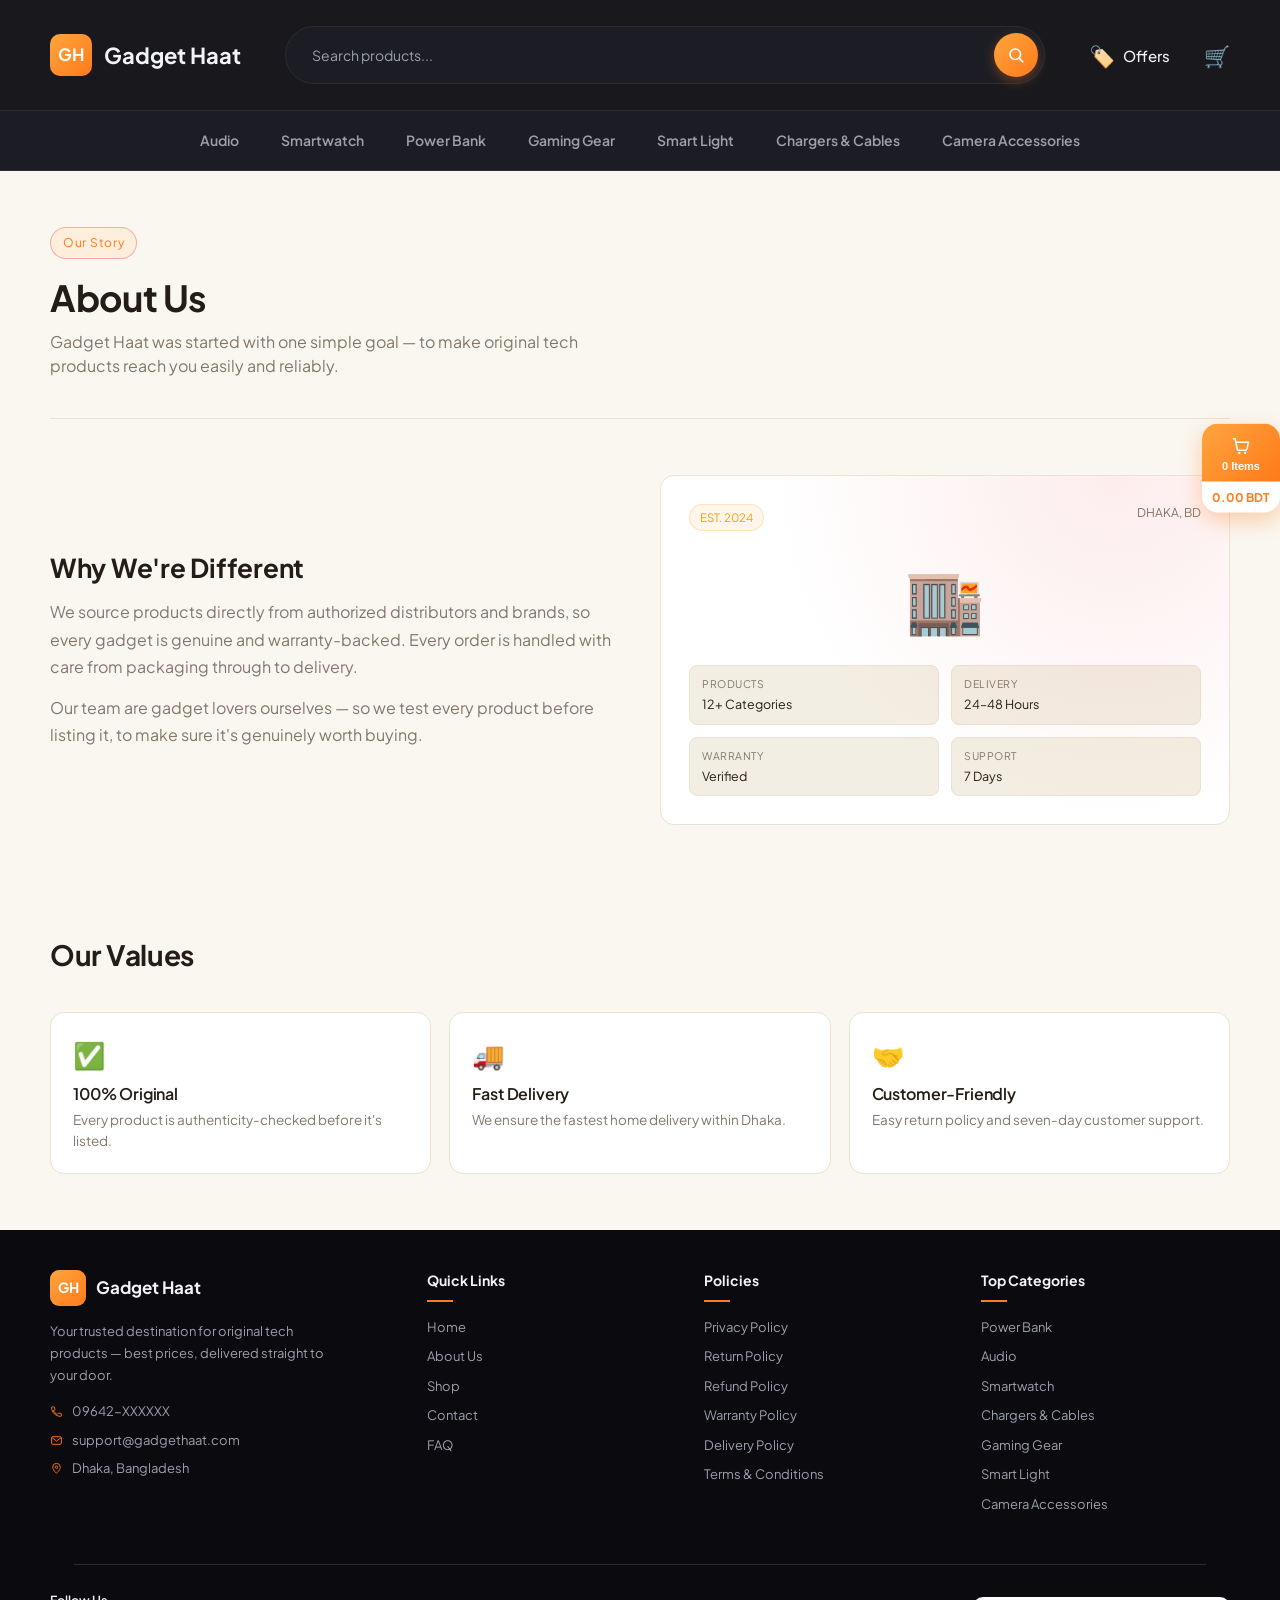
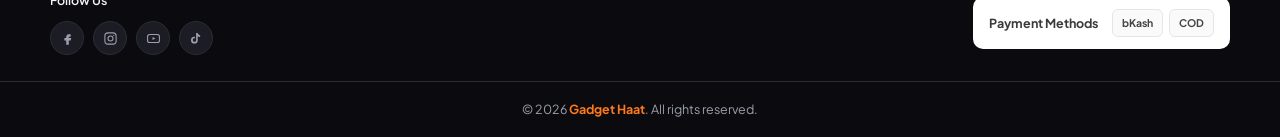
==== about.html @ 50e9e41d "Add files via upload" ====
<!DOCTYPE html>
<html lang="en">
<head>
<meta charset="UTF-8">
<meta name="viewport" content="width=device-width, initial-scale=1.0">
<meta name="color-scheme" content="light">
<style>html,body{background:#F4F5F7;}</style>
<title>About Us — Gadget Haat</title>
<link rel="preconnect" href="https://fonts.googleapis.com">
<link href="https://fonts.googleapis.com/css2?family=Plus+Jakarta+Sans:wght@400;500;600;700&family=Noto+Sans+Bengali:wght@400;500;600;700&display=swap" rel="stylesheet">
<link rel="stylesheet" href="style.css">
</head>
<body>

<header>
  <div class="wrap top-header">
    <a href="index.html" class="logo"><div class="logo-mark">GH</div>Gadget Haat</a>
    <form class="search-form" onsubmit="return doSearch(event)">
      <label for="searchInput"></label><input type="text" id="searchInput" placeholder="Search products...">
      <button type="submit"><svg width="18" height="18" viewBox="0 0 24 24" fill="none" xmlns="http://www.w3.org/2000/svg"><circle cx="11" cy="11" r="7" stroke="currentColor" stroke-width="2.2"/><line x1="21" y1="21" x2="16.2" y2="16.2" stroke="currentColor" stroke-width="2.2" stroke-linecap="round"/></svg></button>
    </form>
    <div class="header-icons">
      <a href="shop.html?offer=1" class="icon-link"><span class="ic">🏷️</span> Offers</a>
      <a href="checkout.html" class="icon-link cart-icon-wrap">
        <span class="ic">🛒</span>
        <span class="cart-badge mono hide" id="cartCount">0</span>
      </a>
    </div>
  </div>
  <div class="sub-header">
    <div class="wrap sub-nav-wrap">
      <div class="sub-nav" id="subNav">
        <a href="shop.html?cat=audio">Audio</a>
        <a href="shop.html?cat=watch">Smartwatch</a>
        <a href="shop.html?cat=power">Power Bank</a>
        <a href="shop.html?cat=gaming">Gaming Gear</a>
        <a href="shop.html?cat=light">Smart Light</a>
        <a href="shop.html?cat=charge">Chargers & Cables</a>
        <a href="shop.html?cat=camera">Camera Accessories</a>
      </div>
    </div>
  </div>
</header>

<section class="page-hero wrap">
  <div class="eyebrow">Our Story</div>
  <h1>About Us</h1>
  <p>Gadget Haat was started with one simple goal — to make original tech products reach you easily and reliably.</p>
</section>

<section class="section wrap about-grid">
  <div>
    <h2 style="font-size:26px; margin-bottom:14px;">Why We're Different</h2>
    <p style="color:var(--text-dim); margin-bottom:14px; line-height:1.7;">
      We source products directly from authorized distributors and brands, so every gadget is genuine and warranty-backed. Every order is handled with care from packaging through to delivery.
    </p>
    <p style="color:var(--text-dim); line-height:1.7;">
      Our team are gadget lovers ourselves — so we test every product before listing it, to make sure it's genuinely worth buying.
    </p>
  </div>
  <div class="spec-card">
    <div class="spec-top">
      <span class="spec-badge">EST. 2024</span>
      <span class="mono" style="color:var(--text-dim); font-size:12px;">DHAKA, BD</span>
    </div>
    <div class="spec-emoji">🏬</div>
    <div class="spec-list">
      <div><span class="k">Products</span>12+ Categories</div>
      <div><span class="k">Delivery</span>24–48 Hours</div>
      <div><span class="k">Warranty</span>Verified</div>
      <div><span class="k">Support</span>7 Days</div>
    </div>
  </div>
</section>

<section class="section wrap">
  <div class="sec-head"><div><h2>Our Values</h2></div></div>
  <div class="values-grid">
    <div class="value-card">
      <div class="ic">✅</div>
      <h3>100% Original</h3>
      <p>Every product is authenticity-checked before it's listed.</p>
    </div>
    <div class="value-card">
      <div class="ic">🚚</div>
      <h3>Fast Delivery</h3>
      <p>We ensure the fastest home delivery within Dhaka.</p>
    </div>
    <div class="value-card">
      <div class="ic">🤝</div>
      <h3>Customer-Friendly</h3>
      <p>Easy return policy and seven-day customer support.</p>
    </div>
  </div>
</section>

<footer>
  <div class="wrap footer-main">
    <div class="footer-brand">
      <div class="flogo-row"><div class="flogo-mark">GH</div><span class="flogo-text">Gadget Haat</span></div>
      <p>Your trusted destination for original tech products — best prices, delivered straight to your door.</p>
      <div class="footer-contact-line"><span class="ic"><svg width="13" height="13" viewBox="0 0 24 24" fill="none"><path d="M6.6 10.8c1.4 2.8 3.8 5.2 6.6 6.6l2.2-2.2c.3-.3.7-.4 1-.2 1.1.4 2.3.6 3.6.6.6 0 1 .4 1 1V20c0 .6-.4 1-1 1C10.4 21 3 13.6 3 4.6c0-.6.4-1 1-1h3.4c.6 0 1 .4 1 1 0 1.3.2 2.5.6 3.6.1.3 0 .7-.2 1L6.6 10.8Z" stroke="currentColor" stroke-width="1.7" stroke-linecap="round" stroke-linejoin="round"/></svg></span> 09642-XXXXXX</div>
      <div class="footer-contact-line"><span class="ic"><svg width="13" height="13" viewBox="0 0 24 24" fill="none"><rect x="3" y="5" width="18" height="14" rx="2" stroke="currentColor" stroke-width="1.7"/><path d="m4 7 8 6 8-6" stroke="currentColor" stroke-width="1.7" stroke-linecap="round" stroke-linejoin="round"/></svg></span> support@gadgethaat.com</div>
      <div class="footer-contact-line"><span class="ic"><svg width="13" height="13" viewBox="0 0 24 24" fill="none"><path d="M12 21s7-6.5 7-11.5a7 7 0 1 0-14 0C5 14.5 12 21 12 21Z" stroke="currentColor" stroke-width="1.7" stroke-linejoin="round"/><circle cx="12" cy="9.5" r="2.3" stroke="currentColor" stroke-width="1.7"/></svg></span> Dhaka, Bangladesh</div>
    </div>
    <div class="footer-col">
      <h5>Quick Links</h5>
      <a href="index.html">Home</a>
      <a href="about.html">About Us</a>
      <a href="shop.html">Shop</a>
      <a href="contact.html">Contact</a>
      <a href="faq.html">FAQ</a>
    </div>
    <div class="footer-col">
      <h5>Policies</h5>
      <a href="faq.html">Privacy Policy</a>
      <a href="faq.html">Return Policy</a>
      <a href="faq.html">Refund Policy</a>
      <a href="faq.html">Warranty Policy</a>
      <a href="faq.html">Delivery Policy</a>
      <a href="faq.html">Terms & Conditions</a>
    </div>
    <div class="footer-col">
      <h5>Top Categories</h5>
      <a href="shop.html?cat=power">Power Bank</a>
      <a href="shop.html?cat=audio">Audio</a>
      <a href="shop.html?cat=watch">Smartwatch</a>
      <a href="shop.html?cat=charge">Chargers & Cables</a>
      <a href="shop.html?cat=gaming">Gaming Gear</a>
      <a href="shop.html?cat=light">Smart Light</a>
      <a href="shop.html?cat=camera">Camera Accessories</a>
    </div>
  </div>

  <div class="wrap"><div class="footer-divider"></div></div>

  <div class="wrap footer-bottom-row">
    <div class="footer-social">
      <h6>Follow Us</h6>
      <div class="social-icons">
        <a href="#" aria-label="Facebook"><svg width="15" height="15" viewBox="0 0 24 24" fill="currentColor"><path d="M14 9h3V5h-3c-2.2 0-4 1.8-4 4v2H7v4h3v7h4v-7h3l1-4h-4V9c0-.6.4-1 1-1Z"/></svg></a>
        <a href="#" aria-label="Instagram"><svg width="15" height="15" viewBox="0 0 24 24" fill="none"><rect x="3" y="3" width="18" height="18" rx="5" stroke="currentColor" stroke-width="1.7"/><circle cx="12" cy="12" r="4" stroke="currentColor" stroke-width="1.7"/><circle cx="17.2" cy="6.8" r="1" fill="currentColor"/></svg></a>
        <a href="#" aria-label="YouTube"><svg width="15" height="15" viewBox="0 0 24 24" fill="none"><rect x="2.5" y="5.5" width="19" height="13" rx="3.5" stroke="currentColor" stroke-width="1.7"/><path d="M10.5 9.5v5l4.5-2.5-4.5-2.5Z" fill="currentColor"/></svg></a>
        <a href="#" aria-label="TikTok"><svg width="15" height="15" viewBox="0 0 24 24" fill="currentColor"><path d="M14 3c.3 2 1.8 3.5 3.8 3.8v2.6c-1.4 0-2.7-.4-3.8-1.2v6.4a5.4 5.4 0 1 1-5.4-5.4c.3 0 .6 0 .9.1v2.7a2.7 2.7 0 1 0 1.9 2.6V3H14Z"/></svg></a>
      </div>
    </div>
    <div class="pay-with-box">
      <span class="label">Payment Methods</span>
      <div class="pay-badges">
        <span class="pay-badge">bKash</span>
        <span class="pay-badge">COD</span>
      </div>
    </div>
  </div>

  <div class="footer-copyright"><div class="wrap">© 2026 <b>Gadget Haat</b>. All rights reserved.</div></div></footer>

<script src="app.js"></script>
</body>
</html>
---- style.css ----
:root{
  --bg:#FAF7F1;
  --bg-alt:#F3EEE3;
  --card:#FFFFFF;
  --border:#EAE2D2;
  --text:#231D15;
  --text-dim:#82786A;
  --accent:#FF7A1A;
  --accent-2:#FFA53E;
  --accent-dim:#FFEEDC;
  --accent-hover:#E86A0C;
  --on-accent:#FFFFFF;
  --warm:#F59E0B;
  --danger:#E4141D;
  --radius:14px;
  /* header / sub-header are intentionally dark and keep their own red accent,
     independent of the site's orange theme above */
  --hdr-bg:#0B0B0F;
  --hdr-bg-alt:#1C1D24;
  --hdr-border:#2B2C34;
  --hdr-text:#F2F3F5;
  --hdr-text-dim:#9CA0AC;
  --hdr-accent:#E4141D;
  --hdr-accent-hover:#C81119;
}
*{box-sizing:border-box; margin:0; padding:0;}
html{scroll-behavior:smooth; overflow-x:hidden;}
body{
  background:var(--bg);
  color:var(--text);
  font-family:'Plus Jakarta Sans','Noto Sans Bengali';
  line-height:1.5;
}
h1,h2,h3,.display{
  font-family:'Plus Jakarta Sans','Noto Sans Bengali';
  letter-spacing:-0.01em;
  line-height:1.25;
}
h1{font-size:32px; font-weight:700;}
h2{font-size:24px; font-weight:700;}
h3{font-size:17px; font-weight:600;}
/* page-specific classes below (.hero h1, .page-hero h1, .sec-head h2, etc.)
   are more specific selectors and continue to override these base sizes */
.mono{font-family:'Plus Jakarta Sans','Noto Sans Bengali';}
a{color:inherit; text-decoration:none;}
img{max-width:100%; display:block;}
.wrap{max-width:1180px; margin:0 auto; padding:0 24px;}
::selection{background:var(--accent); color:var(--on-accent);}

.circuit{
  width:100%; height:28px;
  background-image:linear-gradient(90deg, var(--border) 1px, transparent 1px);
  background-size:48px 100%;
  position:relative;
  opacity:.6;
}
.circuit::before{
  content:""; position:absolute; left:0; right:0; top:50%;
  height:1px; background:var(--border);
}

/* header — intentionally dark, independent of the light page theme */
header{
  position:sticky; top:0; z-index:50;
  background:rgba(11,11,15,.94);
  backdrop-filter:blur(10px);
  border-bottom:1px solid var(--hdr-border);
}
.nav{display:flex; align-items:center; justify-content:space-between; padding:16px 0;}
.logo{display:flex; align-items:center; gap:10px; font-size:20px; font-weight:700; color:var(--hdr-text);}
.logo-mark{
  width:34px; height:34px; border-radius:8px;
  background:linear-gradient(135deg, var(--accent-2), var(--accent));
  display:flex; align-items:center; justify-content:center;
  color:var(--on-accent); font-family:'Plus Jakarta Sans','Noto Sans Bengali'; font-weight:700; font-size:15px;
}
.nav-links{display:flex; gap:28px; font-size:15px; color:var(--hdr-text-dim);}
.nav-links a:hover, .nav-links a.active{color:var(--hdr-accent);}

/* new top header layout */
.top-header{display:flex; align-items:center; gap:44px; padding:26px 0;}
.top-header .logo{flex-shrink:0; font-size:22px; gap:12px;}
.top-header .logo-mark{width:42px; height:42px; font-size:17px; border-radius:10px;}
.search-form{
  flex:1; display:flex; align-items:center; gap:0;
  background:var(--hdr-bg-alt); border:1px solid var(--hdr-border); border-radius:999px;
  padding:6px;
}
.search-form input{
  flex:1; width:auto; background:transparent; border:none;
  padding:13px 8px 13px 20px; color:var(--hdr-text); font-size:14px; font-family:inherit; line-height:1.2;
}
.search-form input:focus{outline:none;}
.search-form input::placeholder{color:var(--hdr-text-dim);}
.search-form button{
  position:static; flex-shrink:0; width:44px; height:44px; border-radius:50%;
  background:linear-gradient(135deg, var(--accent-2), var(--accent)); color:#fff; border:none; margin:0; padding:0;
  display:flex; align-items:center; justify-content:center; font-size:16px; line-height:1; cursor:pointer;
  box-shadow:0 4px 12px rgba(255,122,26,.35);
  transition:box-shadow .15s ease, transform .15s ease;
}
.search-form button:hover{box-shadow:0 4px 16px rgba(255,122,26,.5); transform:translateY(-1px);}

.header-icons{display:flex; align-items:center; gap:34px; flex-shrink:0;}
.icon-link{
  display:flex; align-items:center; gap:8px; font-size:15px; font-weight:500;
  color:var(--hdr-text); background:none; border:none; padding:0; cursor:pointer; line-height:1;
  font-family:inherit;
}
.icon-link .ic{font-size:21px; line-height:1;}
.icon-link:hover{color:var(--hdr-accent);}
.header-icons a[href*="offer"]{
  padding:8px 14px; margin:-8px -14px; border-radius:999px;
  transition:background .2s ease, color .2s ease;
}
.header-icons a[href*="offer"]:hover{
  color:#fff;
  background:linear-gradient(135deg, var(--accent-2), var(--accent));
}
.cart-icon-wrap{position:relative;}
.cart-badge{
  position:absolute; top:-7px; right:-9px; background:var(--accent); color:#fff;
  font-size:10px; font-weight:700; min-width:16px; height:16px; border-radius:50%;
  display:flex; align-items:center; justify-content:center; padding:0 3px; line-height:1;
}
.cart-badge.hide{display:none;}

.more-wrap{position:relative; display:flex; align-items:center;}
.more-menu{
  display:none; flex-direction:column; position:absolute; right:0; top:calc(100% + 14px);
  background:var(--hdr-bg-alt); border:1px solid var(--hdr-border); border-radius:10px;
  padding:8px; min-width:190px; z-index:60;
}
.more-menu.show{display:flex;}
.more-menu a{padding:10px 12px; border-radius:8px; font-size:14px; color:var(--hdr-text);}
.more-menu a:hover, .more-menu a.active{background:rgba(255,255,255,.06); color:var(--hdr-accent);}

.sub-header{border-top:1px solid var(--hdr-border); background:var(--hdr-bg-alt);}
.sub-nav-wrap{position:relative; display:flex; align-items:center;}
.sub-nav{
  display:flex; align-items:center; justify-content:center; gap:10px; padding:10px 0; overflow-x:auto;
  scroll-behavior:smooth; flex:1;
}
.sub-nav::-webkit-scrollbar{display:none;}
.sub-nav{scrollbar-width:none;}
.sub-nav a{
  position:relative; overflow:hidden; font-size:14px; color:var(--hdr-text-dim); white-space:nowrap; font-weight:600;
  padding:9px 16px; border-radius:999px; transition:background .25s ease, color .2s ease;
}
.sub-nav a:hover{background:rgba(255,255,255,.06); color:var(--hdr-text);}
.sub-nav a.active{background:rgba(228,20,29,.2); color:var(--hdr-accent);}
/* Site-wide ripple effect — used by initGlobalRipple() in app.js on every button/link */
.gh-ripple-wrap{
  position:absolute; inset:0; overflow:hidden; border-radius:inherit; pointer-events:none;
}
.gh-ripple{
  position:absolute; border-radius:50%; background:currentColor; opacity:.32;
  transform:scale(0); pointer-events:none; animation:ghRippleAnim .55s ease-out;
}
@keyframes ghRippleAnim{
  to{transform:scale(2.6); opacity:0;}
}

@media (max-width:900px){
  .top-header{flex-wrap:wrap; padding:18px 0;}
  .search-form{display:none;}
  .header-icons{gap:18px;}
}
.cart-btn{
  display:flex; align-items:center; gap:8px;
  background:var(--card); border:1px solid var(--border);
  padding:9px 16px; border-radius:999px; font-size:14px; font-weight:500;
  cursor:pointer;
}
.cart-btn:hover{border-color:var(--accent);}
@media (max-width:900px){ .nav-links{display:none;} }

/* generic page header banner */
.page-hero{padding:56px 0 40px; border-bottom:1px solid var(--border);}
.page-hero .eyebrow{
  display:inline-flex; align-items:center; gap:8px;
  font-family:'Plus Jakarta Sans','Noto Sans Bengali'; font-size:12px; letter-spacing:.06em;
  color:var(--accent); background:var(--accent-dim);
  border:1px solid rgba(228,20,29,.3);
  padding:6px 12px; border-radius:999px; margin-bottom:16px;
}
.page-hero h1{font-size:36px; margin-bottom:10px;}
.page-hero p{color:var(--text-dim); max-width:560px;}

/* hero (home) */
.hero{padding:56px 0 48px;}
.hero-visual.full{position:relative; width:100%;}
.eyebrow{
  display:inline-flex; align-items:center; gap:8px;
  font-family:'Plus Jakarta Sans','Noto Sans Bengali'; font-size:12px; letter-spacing:.06em;
  color:var(--accent); background:var(--accent-dim);
  border:1px solid rgba(228,20,29,.3);
  padding:6px 12px; border-radius:999px; margin-bottom:20px;
}
.eyebrow .dot{width:6px; height:6px; border-radius:50%; background:var(--accent); box-shadow:0 0 8px var(--accent);}
.hero h1{font-size:40px; line-height:1.12; font-weight:700; margin-bottom:18px;}
.hero h1 span{color:var(--accent);}
.hero p{color:var(--text-dim); font-size:16px; max-width:480px; margin-bottom:30px;}
.btn-row{display:flex; gap:14px; flex-wrap:wrap;}
.btn{
  display:inline-flex; align-items:center; gap:8px;
  padding:14px 26px; border-radius:10px; font-weight:600; font-size:15px;
  cursor:pointer; border:1px solid transparent; transition:transform .15s ease;
}
.btn:active{transform:scale(.97);}
.btn-primary{background:var(--accent); color:var(--on-accent);}
.btn-primary:hover{background:var(--accent-hover);}
.btn-ghost{background:transparent; border-color:var(--border); color:var(--text);}
.btn-ghost:hover{border-color:var(--accent); color:var(--accent);}

.hero-visual{position:relative;}
.hero-slider{position:relative; min-height:300px; border-radius:var(--radius); overflow:hidden;}
.banner-slide{
  position:absolute; inset:0;
  opacity:0; transform:translateY(14px);
  transition:opacity .6s ease, transform .6s ease;
  pointer-events:none;
  display:flex; flex-direction:column; align-items:center; justify-content:center; text-align:center;
  padding:40px; border:1px solid var(--border);
}
.banner-slide.active{opacity:1; transform:translateY(0); pointer-events:auto;}
.banner-slide h2{font-size:40px; font-weight:700; margin-bottom:14px;}
.banner-slide p{color:var(--text-dim); max-width:480px; margin-bottom:26px; font-size:16px;}
.hero-arrow{
  position:absolute; top:50%; transform:translateY(-50%); z-index:20;
  width:42px; height:42px; border-radius:50%; background:var(--card); border:1px solid var(--border);
  color:var(--text); display:flex; align-items:center; justify-content:center;
  font-size:16px; cursor:pointer;
}
.hero-arrow:hover{border-color:var(--accent); color:var(--accent);}
.hero-arrow.prev{left:14px;}
.hero-arrow.next{right:14px;}
.hero-dots{display:flex; justify-content:center; gap:8px; margin-top:20px;}
.dot-btn{width:9px; height:9px; border-radius:50%; background:var(--border); border:none; padding:0; cursor:pointer; transition:.25s;}
.dot-btn.active{width:26px; border-radius:5px; background:var(--accent);}

@media (max-width:900px){
  .banner-slide{padding:28px 20px;}
  .banner-slide h2{font-size:30px;}
  .hero-slider{min-height:280px;}
  .hero-arrow{width:36px; height:36px; font-size:14px;}
}

/* USP section */
.usp-section{
  display:flex; flex-wrap:wrap; justify-content:space-between; gap:22px;
  padding:26px 0; border-top:1px solid var(--border); border-bottom:1px solid var(--border);
}
.usp-item{display:flex; align-items:center; gap:12px; flex:1 1 150px; min-width:150px;}
.usp-ic{
  font-size:24px; flex-shrink:0; width:auto; height:auto; background:none; border:none;
  display:flex; align-items:center; justify-content:center;
}
.usp-item h3{font-size:14px; font-weight:600; margin-bottom:2px;}
.usp-item p{font-size:12.5px; color:var(--text-dim);}

@media (max-width:900px){
  .usp-section{gap:18px;}
  .usp-item{flex:1 1 45%;}
}
@media (max-width:520px){
  .usp-item{flex:1 1 100%;}
}
.spec-card{
  background:var(--card); border:1px solid var(--border); border-radius:var(--radius);
  padding:28px; position:relative; overflow:hidden;
}
.spec-card::after{
  content:""; position:absolute; inset:0;
  background:radial-gradient(circle at 80% 0%, rgba(228,20,29,.08), transparent 60%);
  pointer-events:none;
}
.spec-top{display:flex; justify-content:space-between; align-items:flex-start; margin-bottom:18px;}
.spec-badge{
  font-family:'Plus Jakarta Sans','Noto Sans Bengali'; font-size:11.5px; color:var(--warm);
  background:rgba(255,180,84,.12); border:1px solid rgba(255,180,84,.3);
  padding:4px 10px; border-radius:999px;
}
.spec-emoji{font-size:64px; text-align:center; margin:12px 0 20px;}
.spec-list{display:grid; grid-template-columns:1fr 1fr; gap:12px; font-family:'Plus Jakarta Sans','Noto Sans Bengali'; font-size:12.5px;}
.spec-list div{background:var(--bg-alt); border:1px solid var(--border); border-radius:8px; padding:10px 12px;}
.spec-list .k{color:var(--text-dim); display:block; font-size:10.5px; text-transform:uppercase; letter-spacing:.05em; margin-bottom:3px;}

/* category strip */
.cats{padding:32px 0; border-top:1px solid var(--border); border-bottom:1px solid var(--border);}
.cats-row{display:flex; gap:14px; overflow-x:auto; padding-bottom:4px;}
.cat-pill{
  flex:0 0 auto; display:flex; align-items:center; gap:10px;
  background:var(--card); border:1px solid var(--border); border-radius:12px;
  padding:14px 20px; font-size:15px; font-weight:500; white-space:nowrap;
  cursor:pointer; transition:border-color .15s;
}
.cat-pill:hover, .cat-pill.active{border-color:var(--accent); color:var(--accent);}
.cat-pill .em{font-size:20px;}

/* section heading */
.section{padding:56px 0;}
.sec-head{display:flex; align-items:flex-end; justify-content:space-between; margin-bottom:30px; gap:20px; flex-wrap:wrap;}
.sec-head h2{font-size:28px; font-weight:700;}
.sec-head .tag{color:var(--text-dim); font-size:14px; margin-top:4px;}
.timer{display:flex; gap:8px; font-family:'Plus Jakarta Sans','Noto Sans Bengali';}
.timer div{
  background:var(--card); border:1px solid var(--danger);
  color:var(--danger); border-radius:8px; padding:8px 12px; font-size:15px; font-weight:700; text-align:center; min-width:52px;
}
.timer span{display:block; font-size:9px; color:var(--text-dim); font-weight:400; margin-top:2px;}

/* product grid */
.grid{display:grid; grid-template-columns:repeat(4, 1fr); gap:20px;}
.card{
  background:var(--card); border:1px solid var(--border); border-radius:var(--radius);
  overflow:hidden; display:flex; flex-direction:column; transition:transform .18s ease, border-color .18s ease, box-shadow .18s ease;
  box-shadow:0 1px 3px rgba(16,24,40,.06);
}
.card:hover{transform:translateY(-4px); border-color:var(--accent); box-shadow:0 8px 20px rgba(16,24,40,.10);}
.card-img{
  height:150px; display:flex; align-items:center; justify-content:center; font-size:56px;
  background:radial-gradient(circle at 30% 20%, rgba(228,20,29,.10), transparent 55%), var(--bg-alt);
  position:relative;
}
.discount-flag{
  position:absolute; top:10px; left:10px;
  background:var(--warm); color:#241300; font-size:11px; font-weight:700;
  padding:3px 8px; border-radius:6px; font-family:'Plus Jakarta Sans','Noto Sans Bengali';
}
.card-body{padding:16px; display:flex; flex-direction:column; gap:8px; flex:1;}
.card-body h3{font-size:15px; font-weight:600; line-height:1.3;}
.price-row{display:flex; align-items:baseline; gap:8px; flex-wrap:wrap;}
.price{font-family:'Plus Jakarta Sans','Noto Sans Bengali'; font-weight:700; font-size:16px; color:var(--accent);}
.price-old{font-family:'Plus Jakarta Sans','Noto Sans Bengali'; font-size:13px; color:var(--text-dim); text-decoration:line-through;}
.add-btn{
  margin-top:auto; width:100%; padding:10px; border-radius:8px; border:1px solid var(--accent);
  background:#fff; color:var(--accent); font-weight:600; font-size:13.5px; cursor:pointer;
  transition:.15s;
}
.add-btn:hover{background:var(--accent); color:var(--on-accent); border-color:var(--accent);}

/* offer-style product box (badge overlaps border, grid, see-all footer) */
.offer-box{
  position:relative; background:var(--card); border:1px solid var(--border);
  border-radius:var(--radius); padding:38px 24px 24px; margin-bottom:56px;
  box-shadow:0 1px 3px rgba(16,24,40,.05);
}
.offer-badge{
  position:absolute; top:-18px; left:24px;
  color:#fff; font-weight:700; font-size:13.5px;
  padding:10px 20px; border-radius:999px;
}
.offer-badge.badge-flash{background:var(--danger);}
.offer-badge.badge-best{background:var(--danger); color:var(--on-accent);}
.offer-badge.badge-new{background:var(--warm); color:#241300;}
.offer-timer{
  position:absolute; top:-18px; right:24px; display:flex; gap:6px; font-family:'Plus Jakarta Sans','Noto Sans Bengali';
}
.offer-timer div{
  background:var(--bg); border:1px solid var(--danger); color:var(--danger);
  border-radius:8px; padding:6px 10px; font-size:13px; font-weight:700; text-align:center; min-width:44px;
}
.offer-timer span{display:block; font-size:8px; color:var(--text-dim); font-weight:400;}
.offer-grid{display:grid; grid-template-columns:repeat(6, 1fr); gap:18px;}
.offer-card{
  background:var(--bg-alt); border:1px solid var(--border); border-radius:10px;
  overflow:hidden; display:flex; flex-direction:column; transition:transform .18s ease, border-color .18s ease, box-shadow .18s ease;
}
.offer-card:hover{transform:translateY(-4px); border-color:var(--accent); box-shadow:0 6px 16px rgba(16,24,40,.08);}
.offer-card .card-img{height:120px; font-size:44px;}
.offer-card .card-body{padding:12px; gap:6px;}
.offer-card .card-body h3{font-size:13px; font-weight:600; line-height:1.35; min-height:34px;}
.offer-stars{display:flex; gap:2px; font-size:12px; color:var(--border);}
.offer-card .price-row{margin-top:2px;}
.offer-card .price{font-size:15px;}
.offer-card .add-btn{padding:8px; font-size:12px; margin-top:auto;}
.offer-footer{display:flex; justify-content:flex-end; margin-top:22px; padding-top:18px; border-top:1px solid var(--border);}
.see-all-btn{
  display:inline-flex; align-items:center; gap:8px; background:var(--text); color:var(--bg);
  padding:11px 22px; border-radius:999px; font-weight:700; font-size:13.5px; transition:background .15s;
}
.see-all-btn:hover{background:var(--accent); color:var(--on-accent);}

@media (max-width:1024px){
  .offer-grid{grid-template-columns:repeat(4, 1fr);}
}
@media (max-width:700px){
  .offer-grid{grid-template-columns:repeat(2, 1fr);}
  .offer-timer{display:none;}
}

/* testimonials */
.testi-wrap{position:relative;}
.testi-track{
  display:flex; gap:20px; overflow-x:auto; scroll-snap-type:x mandatory;
  scroll-behavior:smooth; padding-bottom:4px; cursor:grab; user-select:none;
}
.testi-track.dragging{cursor:grabbing; scroll-behavior:auto; scroll-snap-type:none;}
.testi-track::-webkit-scrollbar{display:none;}
.testi-track{scrollbar-width:none;}
.testi-card{
  flex:0 0 calc((100% - 3*20px)/4); scroll-snap-align:start;
  background:var(--card); border:1px solid var(--border); border-radius:var(--radius);
  padding:20px; display:flex; flex-direction:column;
}
.testi-top{display:flex; justify-content:space-between; align-items:flex-start; margin-bottom:14px;}
.testi-stars{color:var(--warm); font-size:14px; letter-spacing:2px;}
.testi-stars .empty{color:var(--border);}
.testi-platform{
  width:30px; height:30px; border-radius:50%; background:var(--bg-alt); border:1px solid var(--border);
  display:flex; align-items:center; justify-content:center; font-size:14px; flex-shrink:0;
}
.testi-text{color:var(--text-dim); font-size:13.5px; line-height:1.7; font-style:italic; flex:1; margin-bottom:16px;}
.testi-divider{border-top:1px dashed var(--border); margin-bottom:14px;}
.testi-user{display:flex; align-items:center; gap:12px;}
.testi-avatar{
  width:38px; height:38px; border-radius:50%; background:var(--bg-alt); border:1px solid var(--border);
  display:flex; align-items:center; justify-content:center; font-weight:700; color:var(--accent); flex-shrink:0;
}
.testi-name{font-size:13.5px; font-weight:600; display:flex; align-items:center; gap:5px;}
.testi-meta{font-size:11.5px; color:var(--text-dim); margin-top:2px;}
.testi-wrap .hero-arrow{top:38%;}
.testi-wrap .hero-arrow.prev{left:-14px;}
.testi-wrap .hero-arrow.next{right:-14px;}

@media (max-width:1024px){
  .testi-card{flex:0 0 calc((100% - 20px)/2);}
}
@media (max-width:600px){
  .testi-card{flex:0 0 100%;}
  .testi-wrap .hero-arrow{display:none;}
}

/* scroll to top button */
.scroll-top-wrap{
  position:fixed; bottom:34px; right:22px; z-index:80;
  width:58px; height:58px;
  display:flex; align-items:center; justify-content:center;
  opacity:0; visibility:hidden; transform:translateY(10px);
  transition:opacity .25s ease, transform .25s ease, visibility .25s;
  pointer-events:none;
}
.scroll-top-wrap.show{opacity:1; visibility:visible; transform:translateY(0); pointer-events:auto;}
.stp-swoosh{position:absolute; top:0; left:0; pointer-events:none; transition:transform .12s linear;}
.scroll-top-btn{
  position:relative; z-index:1;
  width:38px; height:38px; border-radius:50%; border:none; padding:0; cursor:pointer;
  background:linear-gradient(135deg, #FFA53E, #FF7A1A);
  box-shadow:0 5px 13px rgba(255,122,26,.4);
  display:flex; align-items:center; justify-content:center;
  transition:box-shadow .15s ease, transform .15s ease;
}
.scroll-top-btn:hover{box-shadow:0 6px 16px rgba(255,122,26,.55); transform:translateY(-2px);}
.stp-chevron{width:16px; height:16px;}

@media (max-width:600px){
  .scroll-top-wrap{bottom:22px; right:16px; width:52px; height:52px;}
  .scroll-top-btn{width:34px; height:34px;}
}

/* filters (shop page) */
.filter-row{display:flex; gap:10px; flex-wrap:wrap; margin-bottom:28px;}
.filter-pill{
  background:var(--card); border:1px solid var(--border); border-radius:999px;
  padding:8px 16px; font-size:13.5px; cursor:pointer;
}
.filter-pill.active{background:var(--accent); color:var(--on-accent); border-color:var(--accent);}

/* breadcrumb + sidebar category layout (shop page) */
.shop-crumb{display:flex; align-items:center; gap:8px; font-size:13px; color:var(--text-dim); margin-bottom:22px;}
.shop-crumb a{color:var(--text-dim);}
.shop-crumb a:hover{color:var(--accent);}
.shop-crumb .crumb-sep{color:var(--border);}
.shop-crumb .crumb-current{color:var(--text); font-weight:600;}

.shop-layout{display:grid; grid-template-columns:260px 1fr; gap:32px; align-items:start;}

.shop-sidebar{
  background:var(--card); border:1px solid var(--border); border-radius:var(--radius);
  padding:20px; position:sticky; top:20px;
}
.sidebar-head{display:flex; align-items:center; gap:9px; font-weight:700; font-size:15px; margin-bottom:16px;}
.sidebar-head .ic{color:var(--danger); font-size:13px;}
.filter-group{border-top:1px solid var(--border); padding-top:14px;}
.filter-group-head{
  display:flex; justify-content:space-between; align-items:center; cursor:pointer;
  font-size:12.5px; font-weight:700; text-transform:uppercase; letter-spacing:.05em; color:var(--text-dim);
  margin-bottom:12px;
}
.filter-group-head .chev{transition:transform .2s; color:var(--text-dim);}
.filter-group.collapsed .chev{transform:rotate(-90deg);}
.filter-group.collapsed .brand-list{display:none;}
.brand-list{display:flex; flex-direction:column; gap:2px; max-height:320px; overflow-y:auto;}
.brand-item{
  display:flex; align-items:center; gap:10px; padding:7px 6px; border-radius:8px; cursor:pointer; font-size:13.5px;
}
.brand-item:hover{background:var(--bg-alt);}
.brand-item input{accent-color:var(--accent); width:15px; height:15px; cursor:pointer; flex:0 0 auto;}
.brand-item .b-name{flex:1; font-weight:500; letter-spacing:.02em;}
.brand-item.checked .b-name{color:var(--accent);}
.brand-item .b-count{
  background:var(--bg-alt); border:1px solid var(--border); color:var(--text-dim);
  font-size:11px; padding:2px 8px; border-radius:999px; font-family:'Plus Jakarta Sans','Noto Sans Bengali';
}

.empty-banner{
  display:flex; align-items:center; gap:12px; background:var(--accent-dim); border:1px solid var(--accent);
  color:var(--text); padding:18px 20px; border-radius:10px; font-size:15px;
}
.empty-banner .ic{font-size:17px; flex:0 0 auto;}
.empty-banner.hide{display:none;}

/* order/booking section */
.order-section{background:var(--bg-alt); border-top:1px solid var(--border); border-bottom:1px solid var(--border);}
.order-grid{display:grid; grid-template-columns:.9fr 1.1fr; gap:48px; align-items:start;}
.order-info h2{font-size:30px; margin-bottom:14px;}
.order-info p{color:var(--text-dim); margin-bottom:22px; max-width:400px;}
.info-row{display:flex; gap:12px; align-items:flex-start; margin-bottom:16px;}
.info-row .ic{
  width:36px; height:36px; border-radius:8px; background:var(--card); border:1px solid var(--border);
  display:flex; align-items:center; justify-content:center; font-size:16px; flex:0 0 auto;
}
.info-row b{font-size:15px; display:block;}
.info-row span{font-size:13px; color:var(--text-dim);}

form{background:var(--card); border:1px solid var(--border); border-radius:var(--radius); padding:28px;}
.field-row{display:grid; grid-template-columns:1fr 1fr; gap:14px;}
.field{margin-bottom:16px;}
.field label{display:block; font-size:13px; font-weight:700; color:var(--text-dim); margin-bottom:6px; font-family:'Plus Jakarta Sans','Noto Sans Bengali'; letter-spacing:.04em; text-transform:uppercase;}
.field input, .field select, .field textarea{
  width:100%; background:var(--bg-alt); border:1px solid var(--border); color:var(--text);
  padding:11px 13px; border-radius:8px; font-size:14px; font-family:inherit; line-height:1.5;
}
.field input:focus, .field select:focus, .field textarea:focus{outline:2px solid var(--accent); outline-offset:1px; border-color:var(--accent);}
.field textarea{resize:vertical; min-height:70px;}
.radio-group{display:flex; gap:10px; flex-wrap:wrap;}
.radio-opt{
  flex:1; border:1px solid var(--border); border-radius:8px; padding:10px; text-align:center;
  font-size:13.5px; cursor:pointer; background:var(--bg-alt); position:relative;
}
.radio-opt input{position:absolute; opacity:0;}
.radio-opt.checked{border-color:var(--accent); color:var(--accent); background:var(--accent-dim);}
.submit-btn{
  width:100%; padding:15px; border-radius:10px; border:none; background:var(--accent);
  color:var(--on-accent); font-weight:700; font-size:15.5px; cursor:pointer; margin-top:6px;
}
.submit-btn:hover{background:var(--accent-hover);}
.confirm-box{
  display:none; margin-top:18px; padding:16px; border-radius:10px;
  background:var(--accent-dim); border:1px solid var(--accent); font-size:14px;
}
.confirm-box.show{display:block;}

/* searchable custom select (district / thana) */
.custom-select{position:relative;}
.cs-trigger{
  width:100%; display:flex; align-items:center; justify-content:space-between; gap:8px;
  background:var(--bg-alt); border:1px solid var(--border); color:var(--text);
  padding:11px 13px; border-radius:8px; font-size:14px; font-family:inherit; cursor:pointer; text-align:left;
}
.cs-trigger:focus{outline:2px solid var(--accent); outline-offset:1px; border-color:var(--accent);}
.cs-trigger .cs-value.placeholder{color:var(--text-dim);}
.cs-trigger .cs-chev{font-size:11px; color:var(--text-dim); transition:transform .15s;}
.custom-select.open .cs-trigger .cs-chev{transform:rotate(180deg);}
.cs-panel{
  display:none; position:absolute; top:calc(100% + 6px); left:0; right:0; z-index:40;
  background:var(--card); border:1px solid var(--border); border-radius:10px;
  box-shadow:0 8px 24px rgba(16,24,40,.12); overflow:hidden;
}
.custom-select.open .cs-panel{display:block;}
.cs-search-wrap{position:relative; padding:10px; border-bottom:1px solid var(--border);}
.cs-search-wrap input{
  width:100%; background:var(--bg-alt); border:1px solid var(--border); border-radius:8px;
  padding:9px 34px 9px 12px; font-size:14px; color:var(--text); font-family:inherit;
}
.cs-search-wrap input:focus{outline:none; border-color:var(--accent);}
.cs-search-ic{position:absolute; right:22px; top:50%; transform:translateY(-50%); color:var(--text-dim); font-size:13px; pointer-events:none;}
.cs-options{max-height:200px; overflow-y:auto;}
.cs-option{padding:11px 16px; font-size:14px; cursor:pointer; color:var(--text);}
.cs-option:hover{background:var(--bg-alt);}
.cs-option.selected{background:var(--accent); color:var(--on-accent); font-weight:600;}
.cs-empty{padding:14px 16px; font-size:13.5px; color:var(--text-dim);}

/* redesigned checkout page */
.checkout-title-bar{text-align:center; padding:32px 0 20px;}
.checkout-title-bar h1{font-size:26px; font-weight:700; margin-bottom:8px;}
.checkout-crumb{font-size:13.5px; color:var(--text-dim);}
.checkout-crumb a{color:var(--text-dim);}
.checkout-crumb a:hover{color:var(--accent);}
.checkout-crumb .sep{margin:0 6px;}
.checkout-crumb .current{color:var(--accent); font-weight:500;}

.checkout-grid{display:grid; grid-template-columns:1fr .8fr; gap:24px; align-items:start;}
.co-card{background:var(--card); border:1px solid var(--border); border-radius:var(--radius); padding:22px; margin-bottom:20px;}
.co-card h2{
  font-size:17px; font-weight:600; margin-bottom:18px; padding-left:12px;
  border-left:3px solid var(--accent); line-height:1.2;
}

.review-item{display:flex; align-items:center; gap:14px; padding:14px 0; border-bottom:1px solid var(--border);}
.review-item:last-child{border-bottom:none;}
.review-img{
  width:56px; height:56px; border-radius:10px; background:var(--bg-alt); border:1px solid var(--border);
  display:flex; align-items:center; justify-content:center; font-size:26px; flex-shrink:0;
}
.review-info{flex:1; min-width:0;}
.review-info h4{font-size:15px; font-weight:500; margin-bottom:8px;}
.qty-stepper{display:inline-flex; align-items:center; gap:8px;}
.qty-stepper button{
  width:24px; height:24px; border-radius:6px; border:1px solid var(--border); background:var(--bg-alt);
  color:var(--text); font-size:14px; cursor:pointer; display:flex; align-items:center; justify-content:center; padding:0;
}
.qty-stepper button:hover{border-color:var(--accent); color:var(--accent);}
.qty-stepper .qty-val{font-family:'Plus Jakarta Sans','Noto Sans Bengali'; font-size:14px; min-width:16px; text-align:center;}
.review-price{font-family:'Plus Jakarta Sans','Noto Sans Bengali'; font-size:14px; color:var(--text-dim); margin-left:12px;}
.review-delete{
  width:30px; height:30px; border-radius:8px; border:none; background:var(--danger); color:#fff;
  font-size:13px; cursor:pointer; flex-shrink:0; display:flex; align-items:center; justify-content:center;
  transition:background .2s ease;
}
.review-delete:hover{background:var(--accent); color:var(--on-accent);}
.review-empty{color:var(--text-dim); font-size:14px; padding:14px 0;}

.phone-input-group{display:flex; align-items:center; background:var(--bg-alt); border:1px solid var(--border); border-radius:8px; overflow:hidden;}
.phone-input-group .cc{padding:11px 12px; font-family:'Plus Jakarta Sans','Noto Sans Bengali'; font-size:13.5px; color:var(--text-dim); border-right:1px solid var(--border);}
.phone-input-group input{border:none; background:transparent; flex:1; padding:11px 13px; font-size:14px; color:var(--text); font-family:inherit;}
.phone-input-group input:focus{outline:none;}

.payment-methods{display:flex; flex-direction:column; gap:10px; margin-bottom:16px;}
.payment-card{
  display:flex; align-items:center; gap:12px; padding:14px 16px; border:1.5px solid var(--border);
  border-radius:10px; cursor:pointer; background:var(--bg-alt); transition:border-color .15s, background .15s;
  position:relative;
}
.payment-card input{position:absolute; opacity:0;}
.payment-card .pm-ic{font-size:20px; flex-shrink:0;}
.payment-card .pm-label{flex:1; font-size:15px; font-weight:500;}
.payment-card .pm-check{
  width:20px; height:20px; border-radius:50%; border:2px solid var(--border); flex-shrink:0;
  display:flex; align-items:center; justify-content:center;
}
.payment-card.checked{border-color:var(--accent); background:var(--accent-dim);}
.payment-card.checked .pm-check{background:var(--accent); border-color:var(--accent); color:var(--on-accent); font-size:11px;}

.summary-rows{margin-bottom:16px;}
.summary-rows .s-row{display:flex; justify-content:space-between; padding:8px 0; font-size:14px; color:var(--text-dim);}
.summary-rows .s-total{
  display:flex; justify-content:space-between; padding-top:12px; margin-top:6px;
  border-top:1px solid var(--border); font-weight:700; font-size:17px;
}
.summary-rows .s-total .mono{color:var(--accent);}

.notes-box textarea{width:100%; min-height:80px; resize:vertical;}
.char-count{font-size:11.5px; color:var(--text-dim); text-align:right; margin-top:4px;}

.terms-row{display:flex; align-items:flex-start; gap:10px; font-size:13px; color:var(--text-dim); margin-bottom:16px; line-height:1.6;}
.terms-row input{margin-top:3px; accent-color:var(--accent);}
.terms-row a{color:var(--accent);}

@media (max-width:900px){
  .checkout-grid{grid-template-columns:1fr;}
}

/* about page */
.about-grid{display:grid; grid-template-columns:1fr 1fr; gap:40px; align-items:center;}
.value-card{background:var(--card); border:1px solid var(--border); border-radius:var(--radius); padding:22px;}
.value-card .ic{font-size:26px; margin-bottom:10px;}
.value-card h3{font-size:16px; margin-bottom:6px;}
.value-card p{color:var(--text-dim); font-size:13.5px;}
.values-grid{display:grid; grid-template-columns:repeat(3,1fr); gap:18px; margin-top:40px;}

/* contact page */
.contact-grid{display:grid; grid-template-columns:.8fr 1.2fr; gap:44px;}
.contact-card{background:var(--card); border:1px solid var(--border); border-radius:var(--radius); padding:20px; margin-bottom:14px; display:flex; gap:14px; align-items:flex-start;}

/* FAQ */
.faq-item{border:1px solid var(--border); border-radius:12px; margin-bottom:12px; background:var(--card); overflow:hidden;}
.faq-q{padding:18px 20px; display:flex; justify-content:space-between; align-items:center; cursor:pointer; font-weight:600; font-size:15px;}
.faq-q .arrow{color:var(--accent); transition:transform .2s;}
.faq-item.open .arrow{transform:rotate(45deg);}
.faq-a{max-height:0; overflow:hidden; transition:max-height .25s ease;}
.faq-a p{padding:0 20px 18px; color:var(--text-dim); font-size:14px;}
.faq-item.open .faq-a{max-height:200px;}

footer{background:var(--hdr-bg); color:var(--hdr-text-dim);}

.footer-divider{border-top:1px solid var(--hdr-border);}

.footer-main{padding:40px 0; display:grid; grid-template-columns:1.4fr 1fr 1fr 1fr; gap:28px;}
.footer-brand .flogo-row{display:flex; align-items:center; gap:10px; margin-bottom:14px;}
.footer-brand .flogo-mark{
  width:36px; height:36px; border-radius:9px; flex-shrink:0;
  background:linear-gradient(135deg, var(--accent-2), var(--accent));
  display:flex; align-items:center; justify-content:center; font-weight:700; font-size:14px; color:#fff;
}
.footer-brand .flogo-text{font-family:'Plus Jakarta Sans','Noto Sans Bengali'; font-weight:700; font-size:17px; color:var(--hdr-text);}
.footer-brand p{font-size:13px; line-height:1.7; margin-bottom:16px; max-width:280px;}
.footer-contact-line{display:flex; align-items:center; gap:9px; font-size:13px; margin-bottom:9px;}
.footer-contact-line .ic{color:var(--accent); display:flex; flex-shrink:0;}
.footer-col h5{color:var(--hdr-text); font-size:14px; font-weight:700; margin-bottom:16px; position:relative; padding-bottom:11px;}
.footer-col h5::after{content:''; position:absolute; left:0; bottom:0; width:26px; height:2px; background:var(--accent);}
.footer-col a{display:block; color:var(--hdr-text-dim); font-size:13px; margin-bottom:10px; text-decoration:none;}
.footer-col a:hover{color:var(--accent);}

.footer-bottom-row{display:flex; justify-content:space-between; align-items:center; flex-wrap:wrap; gap:20px; padding:26px 0;}
.footer-social h6{color:var(--hdr-text); font-size:12.5px; font-weight:600; margin-bottom:11px;}
.social-icons{display:flex; gap:9px;}
.social-icons a{
  width:34px; height:34px; border-radius:50%; background:var(--hdr-bg-alt); border:1px solid var(--hdr-border);
  display:flex; align-items:center; justify-content:center; color:var(--hdr-text-dim); text-decoration:none;
}
.social-icons a:hover{background:var(--accent); border-color:var(--accent); color:#fff;}
.pay-with-box{background:#fff; border-radius:10px; padding:12px 16px; display:flex; align-items:center; gap:14px;}
.pay-with-box .label{color:#3a3a3a; font-size:12.5px; font-weight:700; white-space:nowrap;}
.pay-badges{display:flex; flex-wrap:wrap; gap:6px; max-width:380px;}
.pay-badge{border:1px solid #e6e6e6; border-radius:6px; padding:5px 9px; font-size:10.5px; font-weight:700; color:#444; background:#fafafa;}

.footer-copyright{border-top:1px solid var(--hdr-border); padding:18px 0; text-align:center; font-size:12.5px;}
.footer-copyright b{color:var(--accent);}

@media (max-width:900px){
  .footer-main{grid-template-columns:1fr 1fr; row-gap:32px;}
}
@media (max-width:560px){
  .footer-main{grid-template-columns:1fr;}
  .footer-bottom-row{flex-direction:column; align-items:flex-start;}
  .pay-with-box{flex-wrap:wrap;}
}

@media (max-width:900px){
  .hero{padding-top:36px;}
  .grid{grid-template-columns:repeat(2,1fr);}
  .card-body h3{font-size:14px;}
  .offer-card .card-body h3{font-size:13px;}
  .hero h1{font-size:28px; line-height:1.2;}
  .page-hero h1{font-size:26px;}
  .order-grid, .about-grid, .contact-grid{grid-template-columns:1fr;}
  .values-grid{grid-template-columns:1fr;}
  .field-row{grid-template-columns:1fr;}
  .shop-layout{grid-template-columns:1fr;}
  .shop-sidebar{position:static;}
  .brand-list{max-height:none;}
}

/* floating cart widget */
.cart-float{
  position:fixed; top:52%; right:0px; z-index:79; transform:translateY(-50%);
  width:78px; border:none; border-radius:16px; overflow:hidden; cursor:pointer;
  box-shadow:0 8px 22px rgba(255,122,26,.35); background:#fff;
  opacity:0; visibility:hidden; transition:opacity .25s ease, visibility .25s, transform .15s ease;
}
.cart-float.show{opacity:1; visibility:visible;}
.cart-float:hover{transform:translateY(-50%) translateY(-3px);}
.cf-top{
  background:linear-gradient(135deg, var(--accent-2), var(--accent)); color:#fff;
  padding:12px 6px 10px; display:flex; flex-direction:column; align-items:center; gap:4px;
}
.cf-top svg{width:20px; height:20px;}
.cf-top span{font-size:11px; font-weight:700; white-space:nowrap;}
.cf-bottom{
  padding:8px 4px; text-align:center; font-family:'Plus Jakarta Sans','Noto Sans Bengali';
  font-size:12px; font-weight:700; color:var(--accent);
}

@media (max-width:700px){
  .cart-float{width:64px; right:0px;}
  .cf-top{padding:9px 4px 7px;}
  .cf-top svg{width:17px; height:17px;}
  .cf-top span{font-size:9.5px;}
  .cf-bottom{font-size:10.5px; padding:6px 4px;}
}

/* cart drawer */
.cart-backdrop{
  position:fixed; inset:0; z-index:120; background:rgba(15,12,8,.45);
  opacity:0; visibility:hidden; transition:opacity .25s ease, visibility .25s;
}
.cart-backdrop.show{opacity:1; visibility:visible;}
.cart-drawer{
  position:fixed; top:0; right:0; bottom:0; z-index:121; width:420px; max-width:92vw;
  background:#fff; box-shadow:-10px 0 30px rgba(0,0,0,.15);
  display:flex; flex-direction:column;
  transform:translateX(100%); transition:transform .3s cubic-bezier(.22,1,.36,1);
}
.cart-backdrop.show .cart-drawer{transform:translateX(0);}
.cart-drawer-head{
  display:flex; align-items:center; justify-content:space-between;
  padding:20px 22px; border-bottom:1px solid var(--border); flex-shrink:0;
}
.cart-drawer-head h3{font-size:15px; font-weight:700; letter-spacing:.06em; text-transform:uppercase;}
.cart-drawer-close{
  display:flex; align-items:center; gap:6px; font-size:13.5px; font-weight:600; color:var(--text-dim);
  background:none; border:none; cursor:pointer; padding:4px;
}
.cart-drawer-close:hover{color:var(--accent);}
.cart-drawer-body{flex:1; overflow-y:auto; padding:20px 22px;}
.cart-drawer-empty{
  display:flex; flex-direction:column; align-items:center; justify-content:center;
  text-align:center; padding:60px 20px; gap:16px; height:100%;
}
.cart-drawer-empty .cde-icon{
  width:84px; height:84px; border-radius:50%; background:var(--accent-dim);
  display:flex; align-items:center; justify-content:center;
}
.cart-drawer-empty .cde-icon svg{width:40px; height:40px;}
.cart-drawer-empty p{font-size:15px; font-weight:600; color:var(--text);}
.cart-drawer-empty a{
  margin-top:4px; padding:11px 22px; border-radius:999px; background:var(--accent); color:#fff;
  font-size:13.5px; font-weight:600;
}
.cdr-item{
  display:flex; gap:12px; align-items:center; padding:14px 0; border-bottom:1px solid var(--border);
}
.cdr-item .cdr-emoji{
  width:52px; height:52px; border-radius:10px; background:var(--bg-alt); flex-shrink:0;
  display:flex; align-items:center; justify-content:center; font-size:24px;
}
.cdr-item .cdr-info{flex:1; min-width:0;}
.cdr-item .cdr-name{font-size:13.5px; font-weight:600; margin-bottom:4px;}
.cdr-item .cdr-price{font-family:'Plus Jakarta Sans','Noto Sans Bengali'; font-size:12.5px; color:var(--accent); font-weight:700;}
.cdr-item .cdr-qty{display:flex; align-items:center; gap:8px; margin-top:6px;}
.cdr-item .cdr-qty button{
  width:22px; height:22px; border-radius:6px; border:1px solid var(--border); background:#fff;
  cursor:pointer; font-size:13px; line-height:1; color:var(--text);
}
.cdr-item .cdr-qty button:hover{border-color:var(--accent); color:var(--accent);}
.cdr-item .cdr-qty span{font-family:'Plus Jakarta Sans','Noto Sans Bengali'; font-size:12.5px; min-width:16px; text-align:center;}
.cdr-item .cdr-remove{background:none; border:none; color:var(--danger); font-size:13px; cursor:pointer; flex-shrink:0;}
.cart-drawer-foot{padding:18px 22px 22px; border-top:1px solid var(--border); flex-shrink:0;}
.cart-drawer-foot .cdf-row{display:flex; justify-content:space-between; font-size:14px; margin-bottom:14px;}
.cart-drawer-foot .cdf-row b{color:var(--accent); font-family:'Plus Jakarta Sans','Noto Sans Bengali';}
.cart-drawer-foot .cdf-btn{
  display:block; width:100%; text-align:center; padding:14px; border-radius:10px;
  background:var(--accent); color:#fff; font-weight:700; font-size:15px;
}
.cart-drawer-foot .cdf-btn:hover{background:var(--accent-hover);}
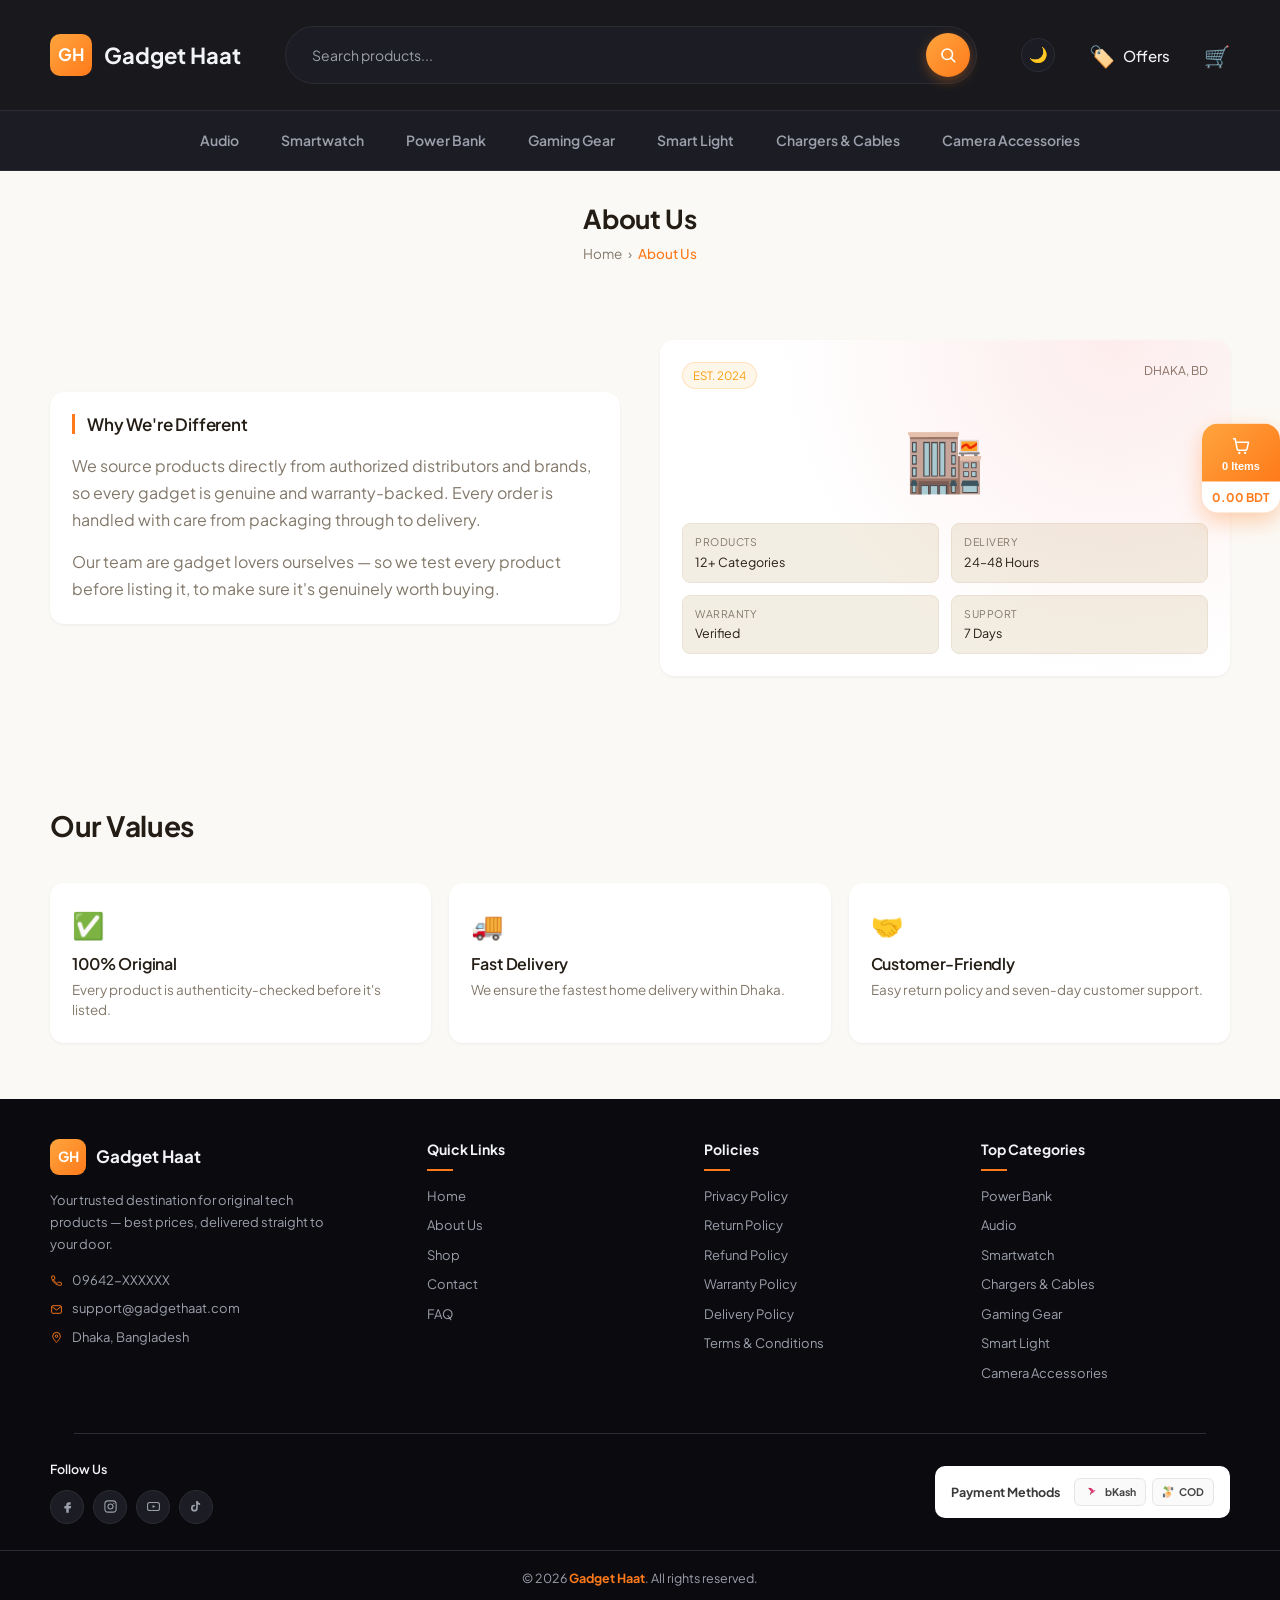
==== commit d17e2d90: "Add files via upload" ====
--- a/about.html
+++ b/about.html
@@ -3,8 +3,9 @@
 <head>
 <meta charset="UTF-8">
 <meta name="viewport" content="width=device-width, initial-scale=1.0">
-<meta name="color-scheme" content="light">
-<style>html,body{background:#F4F5F7;}</style>
+<meta name="color-scheme" content="light dark">
+<script>(function(){var t=localStorage.getItem("theme")||"light";document.documentElement.setAttribute("data-theme",t);})();</script>
+<style>html,body{background:#FBF9F5 !important;}</style>
 <title>About Us — Gadget Haat</title>
 <link rel="preconnect" href="https://fonts.googleapis.com">
 <link href="https://fonts.googleapis.com/css2?family=Plus+Jakarta+Sans:wght@400;500;600;700&family=Noto+Sans+Bengali:wght@400;500;600;700&display=swap" rel="stylesheet">
@@ -20,6 +21,7 @@
       <button type="submit"><svg width="18" height="18" viewBox="0 0 24 24" fill="none" xmlns="http://www.w3.org/2000/svg"><circle cx="11" cy="11" r="7" stroke="currentColor" stroke-width="2.2"/><line x1="21" y1="21" x2="16.2" y2="16.2" stroke="currentColor" stroke-width="2.2" stroke-linecap="round"/></svg></button>
     </form>
     <div class="header-icons">
+      <button type="button" class="theme-toggle" id="themeToggle" onclick="toggleTheme()" aria-label="Toggle dark mode"><span class="theme-ic">🌙</span></button>
       <a href="shop.html?offer=1" class="icon-link"><span class="ic">🏷️</span> Offers</a>
       <a href="checkout.html" class="icon-link cart-icon-wrap">
         <span class="ic">🛒</span>
@@ -42,15 +44,16 @@
   </div>
 </header>
 
-<section class="page-hero wrap">
-  <div class="eyebrow">Our Story</div>
+<section class="checkout-title-bar wrap">
   <h1>About Us</h1>
-  <p>Gadget Haat was started with one simple goal — to make original tech products reach you easily and reliably.</p>
+  <div class="checkout-crumb">
+    <a href="index.html">Home</a><span class="sep">›</span><span class="current">About Us</span>
+  </div>
 </section>
 
 <section class="section wrap about-grid">
-  <div>
-    <h2 style="font-size:26px; margin-bottom:14px;">Why We're Different</h2>
+  <div class="co-card">
+    <h2>Why We're Different</h2>
     <p style="color:var(--text-dim); margin-bottom:14px; line-height:1.7;">
       We source products directly from authorized distributors and brands, so every gadget is genuine and warranty-backed. Every order is handled with care from packaging through to delivery.
     </p>
@@ -58,7 +61,7 @@
       Our team are gadget lovers ourselves — so we test every product before listing it, to make sure it's genuinely worth buying.
     </p>
   </div>
-  <div class="spec-card">
+  <div class="spec-card co-card">
     <div class="spec-top">
       <span class="spec-badge">EST. 2024</span>
       <span class="mono" style="color:var(--text-dim); font-size:12px;">DHAKA, BD</span>
@@ -147,8 +150,8 @@
     <div class="pay-with-box">
       <span class="label">Payment Methods</span>
       <div class="pay-badges">
-        <span class="pay-badge">bKash</span>
-        <span class="pay-badge">COD</span>
+        <span class="pay-badge" style="display:inline-flex; align-items:center; gap:5px;"><img src="bkash-logo.svg" alt="bKash" style="height:11px; width:auto;">bKash</span>
+        <span class="pay-badge" style="display:inline-flex; align-items:center; gap:5px;"><img src="cod-icon.png" alt="Cash on Delivery" style="height:12px; width:auto;">COD</span>
       </div>
     </div>
   </div>
--- a/style.css
+++ b/style.css
@@ -23,6 +23,39 @@
   --hdr-accent:#E4141D;
   --hdr-accent-hover:#C81119;
 }
+[data-theme="dark"]{
+  --bg:#15161B;
+  --bg-alt:#1E2027;
+  --card:#1B1D24;
+  --border:#2E313B;
+  --text:#EDEDEF;
+  --text-dim:#9A9DA8;
+  --accent-dim:#3A2A1A;
+}
+[data-theme="dark"] html, [data-theme="dark"] body{background:var(--bg) !important;}
+[data-theme="dark"] .review-price,
+[data-theme="dark"] .summary-rows .s-row .mono,
+[data-theme="dark"] .summary-rows .s-total .mono,
+[data-theme="dark"] .char-count,
+[data-theme="dark"] .terms-row,
+[data-theme="dark"] .review-info h4,
+[data-theme="dark"] .qty-stepper .qty-val,
+[data-theme="dark"] .cs-trigger .cs-value.placeholder,
+[data-theme="dark"] .field input::placeholder,
+[data-theme="dark"] .field textarea::placeholder{color:var(--text);}
+[data-theme="dark"] .field input, [data-theme="dark"] .field select, [data-theme="dark"] .field textarea,
+[data-theme="dark"] .cs-trigger, [data-theme="dark"] .cs-search-wrap input,
+[data-theme="dark"] .phone-input-group, [data-theme="dark"] .phone-input-group .cc,
+[data-theme="dark"] .payment-card{
+  background:var(--card); border-color:var(--border); color:var(--text);
+}
+[data-theme="dark"] .payment-card.checked{background:#20263B;}
+.theme-toggle{
+  width:34px; height:34px; border-radius:50%; border:1px solid var(--hdr-border); background:var(--hdr-bg-alt);
+  color:var(--hdr-text); font-size:15px; cursor:pointer; display:flex; align-items:center; justify-content:center; flex-shrink:0;
+  transition:background .15s, border-color .15s;
+}
+.theme-toggle:hover{border-color:var(--hdr-accent);}
 *{box-sizing:border-box; margin:0; padding:0;}
 html{scroll-behavior:smooth; overflow-x:hidden;}
 body{
@@ -214,7 +247,7 @@
 .btn-ghost:hover{border-color:var(--accent); color:var(--accent);}
 
 .hero-visual{position:relative;}
-.hero-slider{position:relative; min-height:300px; border-radius:var(--radius); overflow:hidden;}
+.hero-slider{position:relative; min-height:300px; aspect-ratio:3772/1120; border-radius:var(--radius); overflow:hidden;}
 .banner-slide{
   position:absolute; inset:0;
   opacity:0; transform:translateY(14px);
@@ -226,6 +259,8 @@
 .banner-slide.active{opacity:1; transform:translateY(0); pointer-events:auto;}
 .banner-slide h2{font-size:40px; font-weight:700; margin-bottom:14px;}
 .banner-slide p{color:var(--text-dim); max-width:480px; margin-bottom:26px; font-size:16px;}
+.banner-slide-img{padding:0; border:none; display:block;}
+.banner-slide-img img{width:100%; height:100%; object-fit:cover; display:block;}
 .hero-arrow{
   position:absolute; top:50%; transform:translateY(-50%); z-index:20;
   width:42px; height:42px; border-radius:50%; background:var(--card); border:1px solid var(--border);
@@ -267,8 +302,8 @@
   .usp-item{flex:1 1 100%;}
 }
 .spec-card{
-  background:var(--card); border:1px solid var(--border); border-radius:var(--radius);
-  padding:28px; position:relative; overflow:hidden;
+  background:var(--card); border:none; border-radius:var(--radius);
+  padding:28px; position:relative; overflow:hidden; box-shadow:0 1px 3px rgba(16,24,40,.06);
 }
 .spec-card::after{
   content:""; position:absolute; inset:0;
@@ -313,11 +348,11 @@
 /* product grid */
 .grid{display:grid; grid-template-columns:repeat(4, 1fr); gap:20px;}
 .card{
-  background:var(--card); border:1px solid var(--border); border-radius:var(--radius);
-  overflow:hidden; display:flex; flex-direction:column; transition:transform .18s ease, border-color .18s ease, box-shadow .18s ease;
+  background:var(--card); border:none; border-radius:var(--radius);
+  overflow:hidden; display:flex; flex-direction:column; transition:transform .18s ease, box-shadow .18s ease;
   box-shadow:0 1px 3px rgba(16,24,40,.06);
 }
-.card:hover{transform:translateY(-4px); border-color:var(--accent); box-shadow:0 8px 20px rgba(16,24,40,.10);}
+.card:hover{transform:translateY(-4px); box-shadow:0 8px 20px rgba(16,24,40,.10);}
 .card-img{
   height:150px; display:flex; align-items:center; justify-content:center; font-size:56px;
   background:radial-gradient(circle at 30% 20%, rgba(228,20,29,.10), transparent 55%), var(--bg-alt);
@@ -342,9 +377,9 @@
 
 /* offer-style product box (badge overlaps border, grid, see-all footer) */
 .offer-box{
-  position:relative; background:var(--card); border:1px solid var(--border);
+  position:relative; background:var(--card); border:none;
   border-radius:var(--radius); padding:38px 24px 24px; margin-bottom:56px;
-  box-shadow:0 1px 3px rgba(16,24,40,.05);
+  box-shadow:0 1px 3px rgba(16,24,40,.06);
 }
 .offer-badge{
   position:absolute; top:-18px; left:24px;
@@ -364,14 +399,18 @@
 .offer-timer span{display:block; font-size:8px; color:var(--text-dim); font-weight:400;}
 .offer-grid{display:grid; grid-template-columns:repeat(6, 1fr); gap:18px;}
 .offer-card{
-  background:var(--bg-alt); border:1px solid var(--border); border-radius:10px;
-  overflow:hidden; display:flex; flex-direction:column; transition:transform .18s ease, border-color .18s ease, box-shadow .18s ease;
-}
-.offer-card:hover{transform:translateY(-4px); border-color:var(--accent); box-shadow:0 6px 16px rgba(16,24,40,.08);}
+  background:var(--bg-alt); border:none; border-radius:10px;
+  overflow:hidden; display:flex; flex-direction:column; transition:transform .18s ease, box-shadow .18s ease;
+  box-shadow:0 1px 3px rgba(16,24,40,.06);
+}
+.offer-card:hover{transform:translateY(-4px); box-shadow:0 6px 16px rgba(16,24,40,.10);}
 .offer-card .card-img{height:120px; font-size:44px;}
 .offer-card .card-body{padding:12px; gap:6px;}
 .offer-card .card-body h3{font-size:13px; font-weight:600; line-height:1.35; min-height:34px;}
-.offer-stars{display:flex; gap:2px; font-size:12px; color:var(--border);}
+.offer-stars{display:flex; gap:2px; font-size:12px;}
+.offer-stars .star-filled{color:var(--warm);}
+.offer-stars .star-empty{color:var(--border);}
+[data-theme="dark"] .offer-stars .star-empty{color:#4A4E5C;}
 .offer-card .price-row{margin-top:2px;}
 .offer-card .price{font-size:15px;}
 .offer-card .add-btn{padding:8px; font-size:12px; margin-top:auto;}
@@ -401,8 +440,8 @@
 .testi-track{scrollbar-width:none;}
 .testi-card{
   flex:0 0 calc((100% - 3*20px)/4); scroll-snap-align:start;
-  background:var(--card); border:1px solid var(--border); border-radius:var(--radius);
-  padding:20px; display:flex; flex-direction:column;
+  background:var(--card); border:none; border-radius:var(--radius);
+  padding:20px; display:flex; flex-direction:column; box-shadow:0 1px 3px rgba(16,24,40,.06);
 }
 .testi-top{display:flex; justify-content:space-between; align-items:flex-start; margin-bottom:14px;}
 .testi-stars{color:var(--warm); font-size:14px; letter-spacing:2px;}
@@ -477,8 +516,8 @@
 .shop-layout{display:grid; grid-template-columns:260px 1fr; gap:32px; align-items:start;}
 
 .shop-sidebar{
-  background:var(--card); border:1px solid var(--border); border-radius:var(--radius);
-  padding:20px; position:sticky; top:20px;
+  background:var(--card); border:none; border-radius:var(--radius);
+  padding:20px; position:sticky; top:20px; box-shadow:0 1px 3px rgba(16,24,40,.06);
 }
 .sidebar-head{display:flex; align-items:center; gap:9px; font-weight:700; font-size:15px; margin-bottom:16px;}
 .sidebar-head .ic{color:var(--danger); font-size:13px;}
@@ -525,14 +564,16 @@
 .info-row span{font-size:13px; color:var(--text-dim);}
 
 form{background:var(--card); border:1px solid var(--border); border-radius:var(--radius); padding:28px;}
-.field-row{display:grid; grid-template-columns:1fr 1fr; gap:14px;}
-.field{margin-bottom:16px;}
+.co-card form{background:transparent; border:none; padding:0;}
+.field-row{display:grid; grid-template-columns:1fr 1fr; gap:14px; align-items:stretch;}
+.field{margin-bottom:16px; display:flex; flex-direction:column;}
+.field-row .field input, .field-row .field select, .field-row .field textarea{margin-top:auto;}
 .field label{display:block; font-size:13px; font-weight:700; color:var(--text-dim); margin-bottom:6px; font-family:'Plus Jakarta Sans','Noto Sans Bengali'; letter-spacing:.04em; text-transform:uppercase;}
 .field input, .field select, .field textarea{
-  width:100%; background:var(--bg-alt); border:1px solid var(--border); color:var(--text);
+  width:100%; background:#FFFFFF; border:1px solid #000000; color:var(--text);
   padding:11px 13px; border-radius:8px; font-size:14px; font-family:inherit; line-height:1.5;
 }
-.field input:focus, .field select:focus, .field textarea:focus{outline:2px solid var(--accent); outline-offset:1px; border-color:var(--accent);}
+.field input:focus, .field select:focus, .field textarea:focus{outline:none; border-color:var(--accent);}
 .field textarea{resize:vertical; min-height:70px;}
 .radio-group{display:flex; gap:10px; flex-wrap:wrap;}
 .radio-opt{
@@ -556,22 +597,23 @@
 .custom-select{position:relative;}
 .cs-trigger{
   width:100%; display:flex; align-items:center; justify-content:space-between; gap:8px;
-  background:var(--bg-alt); border:1px solid var(--border); color:var(--text);
+  background:#FFFFFF; border:1px solid #000000; color:var(--text);
   padding:11px 13px; border-radius:8px; font-size:14px; font-family:inherit; cursor:pointer; text-align:left;
 }
-.cs-trigger:focus{outline:2px solid var(--accent); outline-offset:1px; border-color:var(--accent);}
-.cs-trigger .cs-value.placeholder{color:var(--text-dim);}
-.cs-trigger .cs-chev{font-size:11px; color:var(--text-dim); transition:transform .15s;}
+.cs-trigger:focus{outline:none; border-color:var(--accent);}
+.custom-select.open .cs-trigger{border-color:var(--accent);}
+.cs-trigger .cs-value.placeholder{color:#000000;}
+.cs-trigger .cs-chev{font-size:20px; line-height:1; color:var(--text-dim); transition:transform .15s;}
 .custom-select.open .cs-trigger .cs-chev{transform:rotate(180deg);}
 .cs-panel{
-  display:none; position:absolute; top:calc(100% + 6px); left:0; right:0; z-index:40;
+  display:none; position:absolute; bottom:calc(100% + 6px); top:auto; left:0; right:0; z-index:40;
   background:var(--card); border:1px solid var(--border); border-radius:10px;
-  box-shadow:0 8px 24px rgba(16,24,40,.12); overflow:hidden;
+  box-shadow:0 -8px 24px rgba(16,24,40,.12); overflow:hidden;
 }
 .custom-select.open .cs-panel{display:block;}
 .cs-search-wrap{position:relative; padding:10px; border-bottom:1px solid var(--border);}
 .cs-search-wrap input{
-  width:100%; background:var(--bg-alt); border:1px solid var(--border); border-radius:8px;
+  width:100%; background:#FFFFFF; border:1px solid #000000; border-radius:8px;
   padding:9px 34px 9px 12px; font-size:14px; color:var(--text); font-family:inherit;
 }
 .cs-search-wrap input:focus{outline:none; border-color:var(--accent);}
@@ -592,7 +634,7 @@
 .checkout-crumb .current{color:var(--accent); font-weight:500;}
 
 .checkout-grid{display:grid; grid-template-columns:1fr .8fr; gap:24px; align-items:start;}
-.co-card{background:var(--card); border:1px solid var(--border); border-radius:var(--radius); padding:22px; margin-bottom:20px;}
+.co-card{background:var(--card); border:none; border-radius:var(--radius); padding:22px; margin-bottom:20px; box-shadow:0 1px 3px rgba(16,24,40,.06);}
 .co-card h2{
   font-size:17px; font-weight:600; margin-bottom:18px; padding-left:12px;
   border-left:3px solid var(--accent); line-height:1.2;
@@ -601,19 +643,21 @@
 .review-item{display:flex; align-items:center; gap:14px; padding:14px 0; border-bottom:1px solid var(--border);}
 .review-item:last-child{border-bottom:none;}
 .review-img{
-  width:56px; height:56px; border-radius:10px; background:var(--bg-alt); border:1px solid var(--border);
-  display:flex; align-items:center; justify-content:center; font-size:26px; flex-shrink:0;
+  width:64px; height:64px; border-radius:10px; background:#FFFFFF; border:1px solid var(--border);
+  display:flex; align-items:center; justify-content:center; font-size:28px; flex-shrink:0; overflow:hidden;
 }
 .review-info{flex:1; min-width:0;}
-.review-info h4{font-size:15px; font-weight:500; margin-bottom:8px;}
-.qty-stepper{display:inline-flex; align-items:center; gap:8px;}
+.review-info h4{font-size:15px; font-weight:600; margin-bottom:8px; color:#000000; overflow:hidden; text-overflow:ellipsis; white-space:nowrap;}
+.qty-price-row{display:flex; align-items:center; gap:12px;}
+.qty-stepper{display:inline-flex; align-items:center; gap:2px; background:var(--bg-alt); border-radius:20px; padding:3px; flex-shrink:0;}
 .qty-stepper button{
-  width:24px; height:24px; border-radius:6px; border:1px solid var(--border); background:var(--bg-alt);
-  color:var(--text); font-size:14px; cursor:pointer; display:flex; align-items:center; justify-content:center; padding:0;
-}
-.qty-stepper button:hover{border-color:var(--accent); color:var(--accent);}
-.qty-stepper .qty-val{font-family:'Plus Jakarta Sans','Noto Sans Bengali'; font-size:14px; min-width:16px; text-align:center;}
-.review-price{font-family:'Plus Jakarta Sans','Noto Sans Bengali'; font-size:14px; color:var(--text-dim); margin-left:12px;}
+  width:22px; height:22px; border-radius:50%; border:none; background:transparent;
+  color:var(--text-dim); font-size:14px; cursor:pointer; display:flex; align-items:center; justify-content:center; padding:0;
+}
+.qty-stepper button:last-of-type{color:var(--accent);}
+.qty-stepper button:hover{color:var(--accent);}
+.qty-stepper .qty-val{font-family:'Plus Jakarta Sans','Noto Sans Bengali'; font-size:14px; min-width:16px; text-align:center; font-weight:700; color:#000000; padding:0 6px;}
+.review-price{font-family:'Plus Jakarta Sans','Noto Sans Bengali'; font-size:14px; color:#000000; flex-shrink:0; white-space:nowrap;}
 .review-delete{
   width:30px; height:30px; border-radius:8px; border:none; background:var(--danger); color:#fff;
   font-size:13px; cursor:pointer; flex-shrink:0; display:flex; align-items:center; justify-content:center;
@@ -622,15 +666,16 @@
 .review-delete:hover{background:var(--accent); color:var(--on-accent);}
 .review-empty{color:var(--text-dim); font-size:14px; padding:14px 0;}
 
-.phone-input-group{display:flex; align-items:center; background:var(--bg-alt); border:1px solid var(--border); border-radius:8px; overflow:hidden;}
-.phone-input-group .cc{padding:11px 12px; font-family:'Plus Jakarta Sans','Noto Sans Bengali'; font-size:13.5px; color:var(--text-dim); border-right:1px solid var(--border);}
+.phone-input-group{display:flex; align-items:center; background:#FFFFFF; border:1px solid #000000; border-radius:8px; overflow:hidden; transition:border-color .15s;}
+
+.phone-input-group .cc{padding:11px 12px; font-family:'Plus Jakarta Sans','Noto Sans Bengali'; font-size:13.5px; color:#000000; border-right:1px solid #000000;}
 .phone-input-group input{border:none; background:transparent; flex:1; padding:11px 13px; font-size:14px; color:var(--text); font-family:inherit;}
 .phone-input-group input:focus{outline:none;}
 
 .payment-methods{display:flex; flex-direction:column; gap:10px; margin-bottom:16px;}
 .payment-card{
-  display:flex; align-items:center; gap:12px; padding:14px 16px; border:1.5px solid var(--border);
-  border-radius:10px; cursor:pointer; background:var(--bg-alt); transition:border-color .15s, background .15s;
+  display:flex; align-items:center; gap:12px; padding:14px 16px; border:1px solid #000000;
+  border-radius:10px; cursor:pointer; background:#FFFFFF; transition:border-color .15s, background .15s;
   position:relative;
 }
 .payment-card input{position:absolute; opacity:0;}
@@ -640,22 +685,59 @@
   width:20px; height:20px; border-radius:50%; border:2px solid var(--border); flex-shrink:0;
   display:flex; align-items:center; justify-content:center;
 }
-.payment-card.checked{border-color:var(--accent); background:var(--accent-dim);}
+.payment-card.checked{border-color:var(--accent); background:#DDE8FF;}
 .payment-card.checked .pm-check{background:var(--accent); border-color:var(--accent); color:var(--on-accent); font-size:11px;}
+
+.bkash-box{background:var(--card); border:1px solid var(--text); border-radius:10px; padding:16px; margin-bottom:16px;}
+.bkash-note{font-size:13.5px; color:var(--text); margin-bottom:10px;}
+.bkash-number{background:#FFFFFF; border:1px solid #E5DECD; border-radius:8px; padding:14px; text-align:center; font-size:24px; font-weight:800; letter-spacing:0.5px; color:#D2004B; margin-bottom:14px;}
 
 .summary-rows{margin-bottom:16px;}
 .summary-rows .s-row{display:flex; justify-content:space-between; padding:8px 0; font-size:14px; color:var(--text-dim);}
+.summary-rows .s-row .mono{color:#000000;}
 .summary-rows .s-total{
   display:flex; justify-content:space-between; padding-top:12px; margin-top:6px;
   border-top:1px solid var(--border); font-weight:700; font-size:17px;
 }
-.summary-rows .s-total .mono{color:var(--accent);}
+.summary-rows .s-total .mono{color:#000000;}
 
 .notes-box textarea{width:100%; min-height:80px; resize:vertical;}
-.char-count{font-size:11.5px; color:var(--text-dim); text-align:right; margin-top:4px;}
-
-.terms-row{display:flex; align-items:flex-start; gap:10px; font-size:13px; color:var(--text-dim); margin-bottom:16px; line-height:1.6;}
-.terms-row input{margin-top:3px; accent-color:var(--accent);}
+.char-count{font-size:11.5px; color:#000000; text-align:right; margin-top:4px;}
+
+.modal-backdrop{
+  position:fixed; inset:0; z-index:200; background:rgba(15,12,8,.55);
+  display:none; align-items:center; justify-content:center; padding:20px;
+}
+.modal-backdrop.show{display:flex;}
+.order-success-modal{
+  background:var(--card); border-radius:16px; padding:32px; max-width:420px; width:100%;
+  position:relative; box-shadow:0 20px 60px rgba(0,0,0,.3);
+}
+.modal-close{
+  position:absolute; top:14px; right:14px; background:none; border:none;
+  font-size:15px; color:var(--text-dim); cursor:pointer; padding:6px;
+}
+.modal-close:hover{color:var(--accent);}
+.os-check{font-size:34px; margin-bottom:10px;}
+.order-success-modal h3{font-size:19px; margin-bottom:12px; color:var(--text);}
+.os-order-no{font-weight:700; color:var(--accent); margin-bottom:14px; font-family:'Plus Jakarta Sans','Noto Sans Bengali'; font-size:15px;}
+.os-items{font-size:13.5px; color:var(--text-dim); margin-bottom:14px; line-height:1.7;}
+.os-rows{border-top:1px solid var(--border); padding-top:12px; margin-bottom:16px;}
+.os-row{display:flex; justify-content:space-between; font-size:14px; padding:4px 0; color:var(--text-dim); font-family:'Plus Jakarta Sans','Noto Sans Bengali';}
+.os-row.os-total{font-weight:700; font-size:16px; color:var(--text); border-top:1px solid var(--border); margin-top:4px; padding-top:8px;}
+.os-note{font-size:13px; color:var(--text-dim); margin-bottom:18px; line-height:1.6;}
+
+.terms-row{display:flex; align-items:flex-start; gap:10px; font-size:13px; color:#000000; margin-bottom:16px; line-height:1.6;}
+.terms-row input{
+  appearance:none; -webkit-appearance:none; margin-top:1px; flex-shrink:0; cursor:pointer;
+  width:20px; height:20px; border-radius:50%; border:2px solid var(--border);
+  position:relative; transition:background .15s, border-color .15s;
+}
+.terms-row input:checked{background:var(--accent); border-color:var(--accent);}
+.terms-row input:checked::after{
+  content:"✓"; position:absolute; inset:0; display:flex; align-items:center; justify-content:center;
+  color:var(--on-accent); font-size:11px; font-weight:700;
+}
 .terms-row a{color:var(--accent);}
 
 @media (max-width:900px){
@@ -664,7 +746,7 @@
 
 /* about page */
 .about-grid{display:grid; grid-template-columns:1fr 1fr; gap:40px; align-items:center;}
-.value-card{background:var(--card); border:1px solid var(--border); border-radius:var(--radius); padding:22px;}
+.value-card{background:var(--card); border:none; border-radius:var(--radius); padding:22px; box-shadow:0 1px 3px rgba(16,24,40,.06);}
 .value-card .ic{font-size:26px; margin-bottom:10px;}
 .value-card h3{font-size:16px; margin-bottom:6px;}
 .value-card p{color:var(--text-dim); font-size:13.5px;}
@@ -675,7 +757,7 @@
 .contact-card{background:var(--card); border:1px solid var(--border); border-radius:var(--radius); padding:20px; margin-bottom:14px; display:flex; gap:14px; align-items:flex-start;}
 
 /* FAQ */
-.faq-item{border:1px solid var(--border); border-radius:12px; margin-bottom:12px; background:var(--card); overflow:hidden;}
+.faq-item{border:none; border-radius:var(--radius); margin-bottom:14px; background:var(--card); overflow:hidden; box-shadow:0 1px 3px rgba(16,24,40,.06);}
 .faq-q{padding:18px 20px; display:flex; justify-content:space-between; align-items:center; cursor:pointer; font-weight:600; font-size:15px;}
 .faq-q .arrow{color:var(--accent); transition:transform .2s;}
 .faq-item.open .arrow{transform:rotate(45deg);}
@@ -779,7 +861,7 @@
 .cart-backdrop.show{opacity:1; visibility:visible;}
 .cart-drawer{
   position:fixed; top:0; right:0; bottom:0; z-index:121; width:420px; max-width:92vw;
-  background:#fff; box-shadow:-10px 0 30px rgba(0,0,0,.15);
+  background:var(--card); box-shadow:-10px 0 30px rgba(0,0,0,.15);
   display:flex; flex-direction:column;
   transform:translateX(100%); transition:transform .3s cubic-bezier(.22,1,.36,1);
 }
@@ -821,7 +903,7 @@
 .cdr-item .cdr-price{font-family:'Plus Jakarta Sans','Noto Sans Bengali'; font-size:12.5px; color:var(--accent); font-weight:700;}
 .cdr-item .cdr-qty{display:flex; align-items:center; gap:8px; margin-top:6px;}
 .cdr-item .cdr-qty button{
-  width:22px; height:22px; border-radius:6px; border:1px solid var(--border); background:#fff;
+  width:22px; height:22px; border-radius:6px; border:1px solid var(--border); background:var(--card);
   cursor:pointer; font-size:13px; line-height:1; color:var(--text);
 }
 .cdr-item .cdr-qty button:hover{border-color:var(--accent); color:var(--accent);}
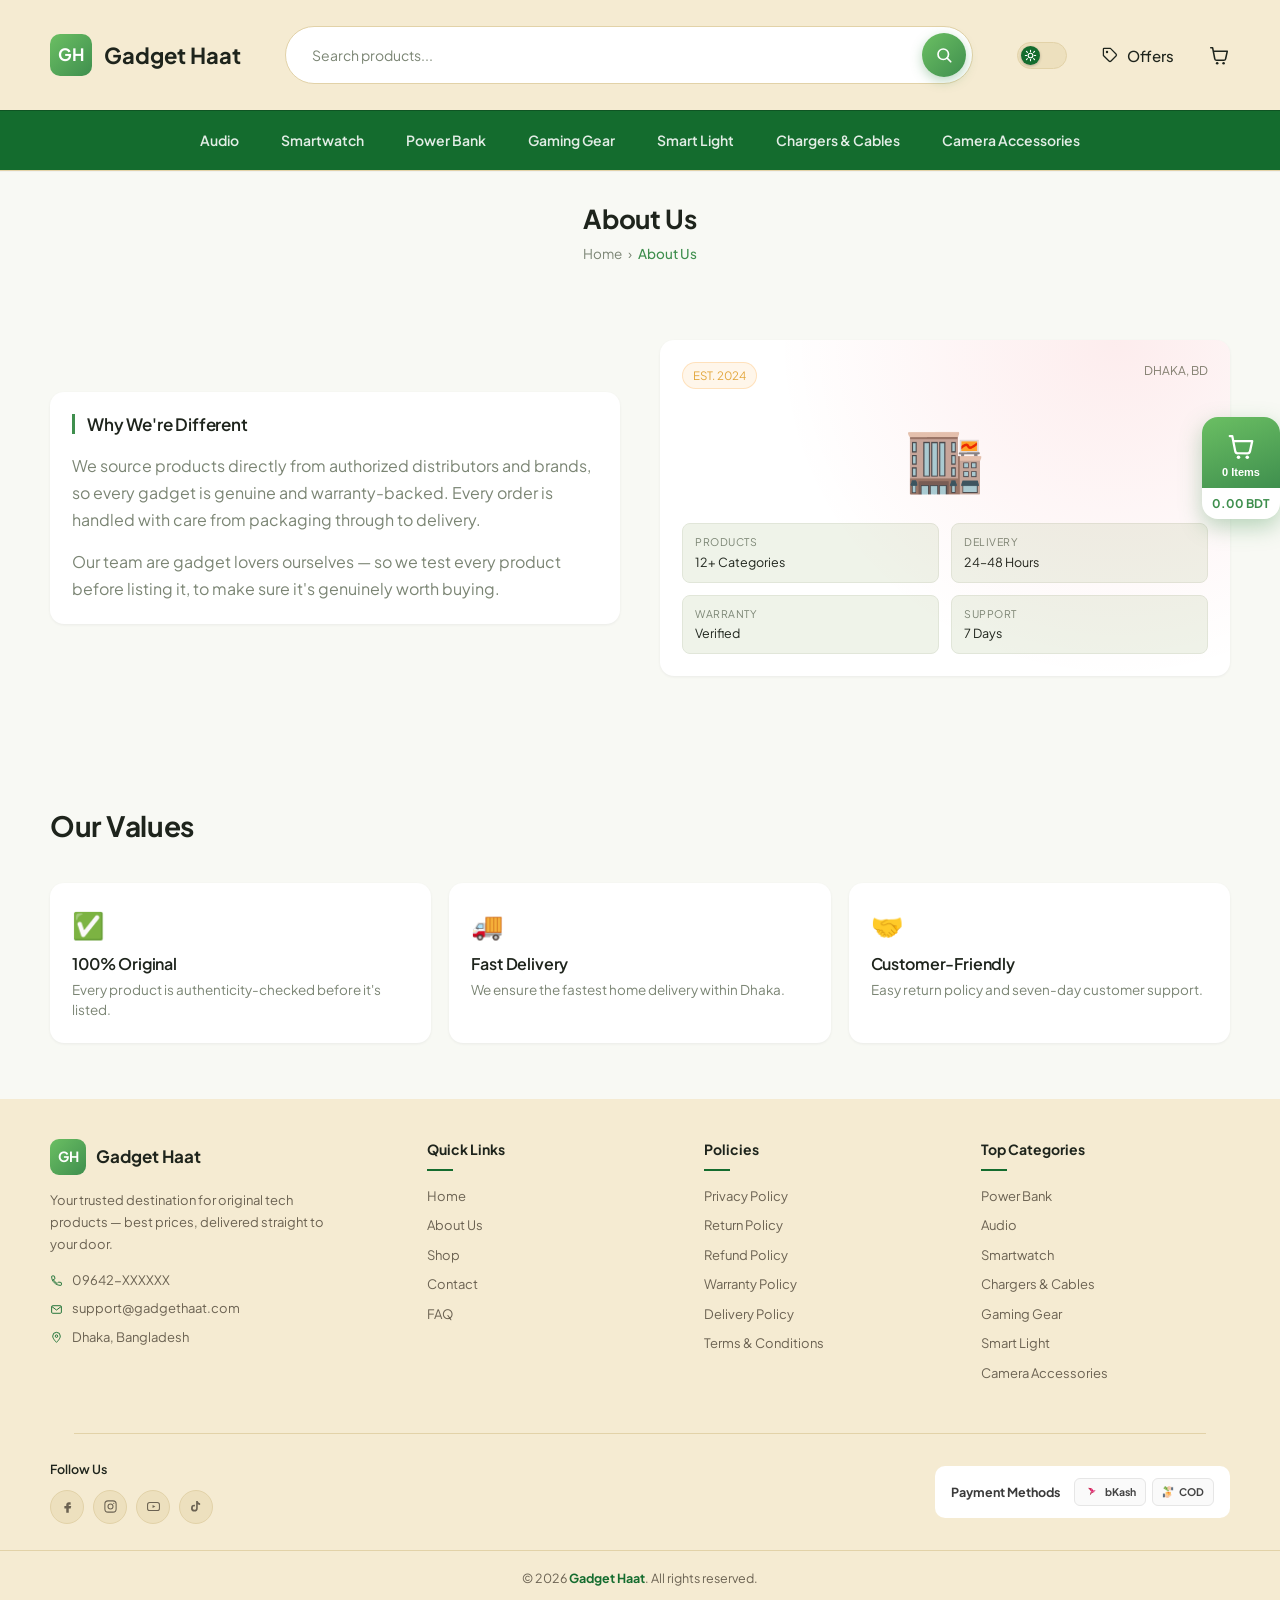
==== commit d21ca256: "Add files via upload" ====
--- a/about.html
+++ b/about.html
@@ -5,7 +5,6 @@
 <meta name="viewport" content="width=device-width, initial-scale=1.0">
 <meta name="color-scheme" content="light dark">
 <script>(function(){var t=localStorage.getItem("theme")||"light";document.documentElement.setAttribute("data-theme",t);})();</script>
-<style>html,body{background:#FBF9F5 !important;}</style>
 <title>About Us — Gadget Haat</title>
 <link rel="preconnect" href="https://fonts.googleapis.com">
 <link href="https://fonts.googleapis.com/css2?family=Plus+Jakarta+Sans:wght@400;500;600;700&family=Noto+Sans+Bengali:wght@400;500;600;700&display=swap" rel="stylesheet">
@@ -21,17 +20,17 @@
       <button type="submit"><svg width="18" height="18" viewBox="0 0 24 24" fill="none" xmlns="http://www.w3.org/2000/svg"><circle cx="11" cy="11" r="7" stroke="currentColor" stroke-width="2.2"/><line x1="21" y1="21" x2="16.2" y2="16.2" stroke="currentColor" stroke-width="2.2" stroke-linecap="round"/></svg></button>
     </form>
     <div class="header-icons">
-      <button type="button" class="theme-toggle" id="themeToggle" onclick="toggleTheme()" aria-label="Toggle dark mode"><span class="theme-ic">🌙</span></button>
-      <a href="shop.html?offer=1" class="icon-link"><span class="ic">🏷️</span> Offers</a>
+      <button type="button" class="theme-toggle" id="themeToggle" onclick="toggleTheme()" aria-label="Toggle dark mode"><span class="tt-knob"><span class="theme-ic"><svg viewBox="0 0 24 24" width="13" height="13" fill="none"><circle cx="12" cy="12" r="4.3" stroke="currentColor" stroke-width="2"/><path d="M12 2.5v2.6M12 18.9v2.6M4.5 4.5l1.8 1.8M17.7 17.7l1.8 1.8M2.5 12h2.6M18.9 12h2.6M4.5 19.5l1.8-1.8M17.7 6.3l1.8-1.8" stroke="currentColor" stroke-width="2" stroke-linecap="round"/></svg></span></span></button>
+      <a href="shop.html?offer=1" class="icon-link"><span class="ic"><svg width="18" height="18" viewBox="0 0 24 24" fill="none"><path d="M12.6 3.2 20 10.6a2 2 0 0 1 0 2.8l-6.6 6.6a2 2 0 0 1-2.8 0L3.2 12.6V4a.8.8 0 0 1 .8-.8h8.6Z" stroke="currentColor" stroke-width="1.7" stroke-linejoin="round"/><circle cx="8" cy="8" r="1.6" fill="currentColor"/></svg></span> Offers</a>
       <a href="checkout.html" class="icon-link cart-icon-wrap">
-        <span class="ic">🛒</span>
+        <span class="ic"><svg width="22" height="22" viewBox="0 0 24 24" fill="none"><path d="M3 4h2l2.4 12.2a2 2 0 0 0 2 1.6h7.8a2 2 0 0 0 2-1.6L21 8H6" stroke="currentColor" stroke-width="1.7" stroke-linecap="round" stroke-linejoin="round"/><circle cx="10" cy="21" r="1.4" fill="currentColor"/><circle cx="17" cy="21" r="1.4" fill="currentColor"/></svg></span>
         <span class="cart-badge mono hide" id="cartCount">0</span>
       </a>
     </div>
   </div>
   <div class="sub-header">
     <div class="wrap sub-nav-wrap">
-      <div class="sub-nav" id="subNav">
+            <div class="sub-nav" id="subNav">
         <a href="shop.html?cat=audio">Audio</a>
         <a href="shop.html?cat=watch">Smartwatch</a>
         <a href="shop.html?cat=power">Power Bank</a>
@@ -98,7 +97,7 @@
 </section>
 
 <footer>
-  <div class="wrap footer-main">
+<div class="wrap footer-main">
     <div class="footer-brand">
       <div class="flogo-row"><div class="flogo-mark">GH</div><span class="flogo-text">Gadget Haat</span></div>
       <p>Your trusted destination for original tech products — best prices, delivered straight to your door.</p>
--- a/style.css
+++ b/style.css
@@ -1,38 +1,67 @@
 :root{
-  --bg:#FAF7F1;
-  --bg-alt:#F3EEE3;
+  --bg:#F8F9F4;
+  --bg-alt:#EFF3E9;
   --card:#FFFFFF;
-  --border:#EAE2D2;
-  --text:#231D15;
-  --text-dim:#82786A;
-  --accent:#FF7A1A;
-  --accent-2:#FFA53E;
-  --accent-dim:#FFEEDC;
-  --accent-hover:#E86A0C;
+  --border:#E1E6D9;
+  --text:#1E241C;
+  --text-dim:#7B8574;
+  --accent:#3F8F4E;
+  --accent-2:#6BBF63;
+  --accent-dim:#E7F5E4;
+  --accent-hover:#2F7A3E;
   --on-accent:#FFFFFF;
-  --warm:#F59E0B;
-  --danger:#E4141D;
+  --warm:#E2A63B;
+  --danger:#D9453D;
   --radius:14px;
-  /* header / sub-header are intentionally dark and keep their own red accent,
-     independent of the site's orange theme above */
-  --hdr-bg:#0B0B0F;
-  --hdr-bg-alt:#1C1D24;
-  --hdr-border:#2B2C34;
-  --hdr-text:#F2F3F5;
-  --hdr-text-dim:#9CA0AC;
-  --hdr-accent:#E4141D;
-  --hdr-accent-hover:#C81119;
+  /* header — light cream as requested */
+  --hdr-bg:#F5EBD2;
+  --hdr-bg-alt:#EDE0BE;
+  --hdr-border:#E2D2A8;
+  --hdr-text:#1E241C;
+  --hdr-text-dim:#6B6252;
+  --hdr-accent:#146C2E;
+  --hdr-accent-hover:#0F5423;
+  /* sub-header (category bar) — same warm-leaning green as the header/footer accent, so it reads as one palette */
+  --subhdr-bg:#146C2E;
+  --subhdr-border:#0F5423;
+  --subhdr-text:#FFFFFF;
+  --subhdr-text-dim:rgba(255,255,255,.88);
+  /* footer — same cream family as header, so header/footer read as one palette */
+  --ftr-bg:#F5EBD2;
+  --ftr-bg-alt:#EDE0BE;
+  --ftr-border:#E2D2A8;
+  --ftr-text:#1E241C;
+  --ftr-text-dim:#6B6252;
+  --ftr-accent:#146C2E;
 }
 [data-theme="dark"]{
-  --bg:#15161B;
-  --bg-alt:#1E2027;
-  --card:#1B1D24;
-  --border:#2E313B;
-  --text:#EDEDEF;
-  --text-dim:#9A9DA8;
-  --accent-dim:#3A2A1A;
-}
-[data-theme="dark"] html, [data-theme="dark"] body{background:var(--bg) !important;}
+  --bg:#12160F;
+  --bg-alt:#1A1F17;
+  --card:#1B2018;
+  --border:#2A3126;
+  --text:#EDEFEA;
+  --text-dim:#9AA495;
+  --accent-dim:#1C3322;
+  /* header/sub-header/footer get darker versions of the same palette in dark mode */
+  --hdr-bg:#2B2620;
+  --hdr-bg-alt:#362F26;
+  --hdr-border:#4A4033;
+  --hdr-text:#F5EBD2;
+  --hdr-text-dim:#C9BFA8;
+  --hdr-accent:#4ECB70;
+  --hdr-accent-hover:#64DD88;
+  --subhdr-bg:#15321C;
+  --subhdr-border:#1F4A2A;
+  --subhdr-text:#FFFFFF;
+  --subhdr-text-dim:rgba(255,255,255,.75);
+  --ftr-bg:#2B2620;
+  --ftr-bg-alt:#221E19;
+  --ftr-border:#4A4033;
+  --ftr-text:#F5EBD2;
+  --ftr-text-dim:#C9BFA8;
+  --ftr-accent:#4ECB70;
+}
+html[data-theme="dark"], [data-theme="dark"] body{background:var(--bg) !important;}
 [data-theme="dark"] .review-price,
 [data-theme="dark"] .summary-rows .s-row .mono,
 [data-theme="dark"] .summary-rows .s-total .mono,
@@ -51,11 +80,19 @@
 }
 [data-theme="dark"] .payment-card.checked{background:#20263B;}
 .theme-toggle{
-  width:34px; height:34px; border-radius:50%; border:1px solid var(--hdr-border); background:var(--hdr-bg-alt);
-  color:var(--hdr-text); font-size:15px; cursor:pointer; display:flex; align-items:center; justify-content:center; flex-shrink:0;
-  transition:background .15s, border-color .15s;
+  width:50px; height:27px; border-radius:999px; border:1px solid var(--hdr-border); background:var(--hdr-bg-alt);
+  padding:3px; cursor:pointer; flex-shrink:0; display:flex; align-items:center;
+  transition:background .2s ease, border-color .2s ease;
 }
 .theme-toggle:hover{border-color:var(--hdr-accent);}
+.tt-knob{
+  width:19px; height:19px; border-radius:50%; background:var(--hdr-accent); color:#FFFFFF;
+  display:flex; align-items:center; justify-content:center; flex-shrink:0;
+  transform:translateX(0); transition:transform .3s cubic-bezier(.4,0,.2,1), background .2s ease;
+  box-shadow:0 1px 3px rgba(0,0,0,.25);
+}
+[data-theme="dark"] .tt-knob{transform:translateX(23px);}
+.theme-ic{display:flex; align-items:center; justify-content:center;}
 *{box-sizing:border-box; margin:0; padding:0;}
 html{scroll-behavior:smooth; overflow-x:hidden;}
 body{
@@ -92,12 +129,12 @@
   height:1px; background:var(--border);
 }
 
-/* header — intentionally dark, independent of the light page theme */
+/* header — light in light mode, deep green in dark mode, matching the footer */
 header{
   position:sticky; top:0; z-index:50;
-  background:rgba(11,11,15,.94);
-  backdrop-filter:blur(10px);
+  background:var(--hdr-bg);
   border-bottom:1px solid var(--hdr-border);
+  box-shadow:0 1px 0 rgba(16,24,40,.03);
 }
 .nav{display:flex; align-items:center; justify-content:space-between; padding:16px 0;}
 .logo{display:flex; align-items:center; gap:10px; font-size:20px; font-weight:700; color:var(--hdr-text);}
@@ -116,23 +153,23 @@
 .top-header .logo-mark{width:42px; height:42px; font-size:17px; border-radius:10px;}
 .search-form{
   flex:1; display:flex; align-items:center; gap:0;
-  background:var(--hdr-bg-alt); border:1px solid var(--hdr-border); border-radius:999px;
+  background:#FFFFFF; border:1px solid var(--hdr-border); border-radius:999px;
   padding:6px;
 }
 .search-form input{
   flex:1; width:auto; background:transparent; border:none;
-  padding:13px 8px 13px 20px; color:var(--hdr-text); font-size:14px; font-family:inherit; line-height:1.2;
+  padding:13px 8px 13px 20px; color:#1E241C; font-size:14px; font-family:inherit; line-height:1.2;
 }
 .search-form input:focus{outline:none;}
-.search-form input::placeholder{color:var(--hdr-text-dim);}
+.search-form input::placeholder{color:#7B8574;}
 .search-form button{
   position:static; flex-shrink:0; width:44px; height:44px; border-radius:50%;
   background:linear-gradient(135deg, var(--accent-2), var(--accent)); color:#fff; border:none; margin:0; padding:0;
   display:flex; align-items:center; justify-content:center; font-size:16px; line-height:1; cursor:pointer;
-  box-shadow:0 4px 12px rgba(255,122,26,.35);
+  box-shadow:0 4px 12px rgba(63,143,78,.35);
   transition:box-shadow .15s ease, transform .15s ease;
 }
-.search-form button:hover{box-shadow:0 4px 16px rgba(255,122,26,.5); transform:translateY(-1px);}
+.search-form button:hover{box-shadow:0 4px 16px rgba(63,143,78,.5); transform:translateY(-1px);}
 
 .header-icons{display:flex; align-items:center; gap:34px; flex-shrink:0;}
 .icon-link{
@@ -140,7 +177,7 @@
   color:var(--hdr-text); background:none; border:none; padding:0; cursor:pointer; line-height:1;
   font-family:inherit;
 }
-.icon-link .ic{font-size:21px; line-height:1;}
+.icon-link .ic{display:flex; align-items:center; line-height:1;}
 .icon-link:hover{color:var(--hdr-accent);}
 .header-icons a[href*="offer"]{
   padding:8px 14px; margin:-8px -14px; border-radius:999px;
@@ -166,9 +203,10 @@
 }
 .more-menu.show{display:flex;}
 .more-menu a{padding:10px 12px; border-radius:8px; font-size:14px; color:var(--hdr-text);}
-.more-menu a:hover, .more-menu a.active{background:rgba(255,255,255,.06); color:var(--hdr-accent);}
-
-.sub-header{border-top:1px solid var(--hdr-border); background:var(--hdr-bg-alt);}
+.more-menu a:hover, .more-menu a.active{background:rgba(63,143,78,.08); color:var(--hdr-accent);}
+[data-theme="dark"] .more-menu a:hover, [data-theme="dark"] .more-menu a.active{background:rgba(255,255,255,.08);}
+
+.sub-header{border-top:1px solid var(--subhdr-border); background:var(--subhdr-bg);}
 .sub-nav-wrap{position:relative; display:flex; align-items:center;}
 .sub-nav{
   display:flex; align-items:center; justify-content:center; gap:10px; padding:10px 0; overflow-x:auto;
@@ -177,11 +215,35 @@
 .sub-nav::-webkit-scrollbar{display:none;}
 .sub-nav{scrollbar-width:none;}
 .sub-nav a{
-  position:relative; overflow:hidden; font-size:14px; color:var(--hdr-text-dim); white-space:nowrap; font-weight:600;
+  position:relative; overflow:hidden; font-size:14px; color:var(--subhdr-text-dim); white-space:nowrap; font-weight:600;
   padding:9px 16px; border-radius:999px; transition:background .25s ease, color .2s ease;
 }
-.sub-nav a:hover{background:rgba(255,255,255,.06); color:var(--hdr-text);}
-.sub-nav a.active{background:rgba(228,20,29,.2); color:var(--hdr-accent);}
+.sub-nav a:hover{background:rgba(255,255,255,.1); color:var(--subhdr-text);}
+.sub-nav a.active{background:rgba(255,255,255,.14); color:#8FDB87;}
+[data-theme="dark"] .sub-nav a:hover{background:rgba(255,255,255,.08);}
+[data-theme="dark"] .sub-nav a.active{background:rgba(255,255,255,.12);}
+
+/* thin utility bar above the header — Milano/organic.wpmilano.com style */
+.topbar{background:var(--ftr-bg); color:var(--ftr-text-dim); font-size:12.5px;}
+.topbar-row{display:flex; align-items:center; justify-content:space-between; gap:16px; padding:7px 0;}
+.topbar-msg{display:flex; align-items:center; gap:6px; white-space:nowrap;}
+.topbar-msg svg{flex-shrink:0; color:var(--ftr-accent);}
+.topbar-msg a{color:var(--ftr-accent); font-weight:600;}
+.topbar-links{display:flex; gap:18px; flex-shrink:0;}
+.topbar-links a{color:var(--ftr-text-dim); transition:color .15s ease;}
+.topbar-links a:hover{color:var(--ftr-accent);}
+@media (max-width:700px){.topbar-links{display:none;}}
+@media (max-width:460px){.topbar-msg span.full{display:none;}}
+
+/* footer tagline strip — Milano/organic.wpmilano.com style */
+.footer-tagline-bar{border-bottom:1px solid var(--ftr-border); background:var(--ftr-bg-alt);}
+.footer-tagline-row{
+  display:flex; align-items:center; justify-content:space-between; flex-wrap:wrap;
+  gap:12px 16px; padding:14px 0; font-size:13.5px; color:var(--ftr-text-dim);
+}
+.footer-tagline-row b{color:var(--ftr-text);}
+.tagline-link{color:var(--ftr-accent); font-weight:700; white-space:nowrap;}
+.tagline-link:hover{text-decoration:underline;}
 /* Site-wide ripple effect — used by initGlobalRipple() in app.js on every button/link */
 .gh-ripple-wrap{
   position:absolute; inset:0; overflow:hidden; border-radius:inherit; pointer-events:none;
@@ -195,9 +257,21 @@
 }
 
 @media (max-width:900px){
-  .top-header{flex-wrap:wrap; padding:18px 0;}
-  .search-form{display:none;}
+  .top-header{flex-wrap:wrap; padding:16px 0 14px; gap:12px 16px;}
+  .top-header .logo{order:1;}
+  .top-header .header-icons{order:2; margin-left:auto;}
+  .search-form{order:3; flex:1 1 100%;}
   .header-icons{gap:18px;}
+}
+@media (max-width:460px){
+  .top-header{padding:14px 0 12px; gap:10px 14px;}
+  .top-header .logo{font-size:18px; gap:8px;}
+  .top-header .logo-mark{width:34px; height:34px; font-size:14px;}
+  .header-icons{gap:14px;}
+  .icon-link{font-size:0; gap:0;}
+  .icon-link .ic{font-size:initial;}
+  .search-form input{padding:11px 8px 11px 16px; font-size:13.5px;}
+  .search-form button{width:38px; height:38px;}
 }
 .cart-btn{
   display:flex; align-items:center; gap:8px;
@@ -277,14 +351,22 @@
 @media (max-width:900px){
   .banner-slide{padding:28px 20px;}
   .banner-slide h2{font-size:30px;}
-  .hero-slider{min-height:280px;}
+  .hero-slider{min-height:220px;}
   .hero-arrow{width:36px; height:36px; font-size:14px;}
+}
+@media (max-width:600px){
+  .hero{padding:20px 0 32px;}
+  .hero-slider{min-height:150px;}
+}
+@media (max-width:420px){
+  .hero-slider{min-height:110px;}
 }
 
 /* USP section */
 .usp-section{
   display:flex; flex-wrap:wrap; justify-content:space-between; gap:22px;
-  padding:26px 0; border-top:1px solid var(--border); border-bottom:1px solid var(--border);
+  padding:22px; border-radius:var(--radius);
+  background:var(--card); border:1px solid var(--border); box-shadow:0 1px 3px rgba(16,24,40,.06);
 }
 .usp-item{display:flex; align-items:center; gap:12px; flex:1 1 150px; min-width:150px;}
 .usp-ic{
@@ -346,34 +428,65 @@
 .timer span{display:block; font-size:9px; color:var(--text-dim); font-weight:400; margin-top:2px;}
 
 /* product grid */
-.grid{display:grid; grid-template-columns:repeat(4, 1fr); gap:20px;}
+.grid{display:grid; grid-template-columns:repeat(4, 1fr); gap:24px;}
 .card{
-  background:var(--card); border:none; border-radius:var(--radius);
-  overflow:hidden; display:flex; flex-direction:column; transition:transform .18s ease, box-shadow .18s ease;
-  box-shadow:0 1px 3px rgba(16,24,40,.06);
-}
-.card:hover{transform:translateY(-4px); box-shadow:0 8px 20px rgba(16,24,40,.10);}
+  background:var(--card); border:1px solid var(--border); border-radius:10px;
+  overflow:hidden; display:flex; flex-direction:column;
+  transition:box-shadow .25s ease, border-color .25s ease;
+  box-shadow:none;
+}
+.card:hover{
+  border-color:var(--border); box-shadow:0 14px 30px rgba(16,24,40,.10);
+}
 .card-img{
-  height:150px; display:flex; align-items:center; justify-content:center; font-size:56px;
-  background:radial-gradient(circle at 30% 20%, rgba(228,20,29,.10), transparent 55%), var(--bg-alt);
-  position:relative;
-}
+  height:190px; display:flex; align-items:center; justify-content:center; font-size:60px;
+  background:var(--bg-alt);
+  position:relative; overflow:hidden; transition:transform .4s ease;
+}
+.card:hover .card-img{transform:scale(1.045);}
 .discount-flag{
-  position:absolute; top:10px; left:10px;
-  background:var(--warm); color:#241300; font-size:11px; font-weight:700;
-  padding:3px 8px; border-radius:6px; font-family:'Plus Jakarta Sans','Noto Sans Bengali';
-}
-.card-body{padding:16px; display:flex; flex-direction:column; gap:8px; flex:1;}
-.card-body h3{font-size:15px; font-weight:600; line-height:1.3;}
+  position:absolute; top:12px; left:12px; z-index:2;
+  background:var(--danger); color:#fff; font-size:10.5px; font-weight:700;
+  padding:3px 9px; border-radius:4px; font-family:'Plus Jakarta Sans','Noto Sans Bengali'; letter-spacing:.01em;
+}
+/* hover action rail — wishlist / quick view, Milano-style floating icons */
+.card-actions{
+  position:absolute; top:12px; right:12px; z-index:2;
+  display:flex; flex-direction:column; gap:8px;
+  opacity:0; transform:translateX(10px);
+  transition:opacity .22s ease, transform .22s ease;
+}
+.card:hover .card-actions, .offer-card:hover .card-actions{opacity:1; transform:translateX(0);}
+.card-act-btn{
+  width:32px; height:32px; border-radius:50%; background:#fff; border:1px solid var(--border);
+  display:flex; align-items:center; justify-content:center; color:#1E241C; cursor:pointer;
+  box-shadow:0 3px 8px rgba(16,24,40,.14);
+  transition:background .15s ease, color .15s ease, border-color .15s ease;
+}
+.card-act-btn:hover{background:var(--accent); border-color:var(--accent); color:#fff;}
+.wishlist-btn.active{background:var(--accent); border-color:var(--accent); color:#fff;}
+.wishlist-btn.active svg path{fill:currentColor;}
+.card-body{padding:16px; display:flex; flex-direction:column; gap:7px; flex:1;}
+.card-body h3{
+  font-size:14.5px; font-weight:500; line-height:1.35; transition:color .15s ease;
+  display:-webkit-box; -webkit-line-clamp:2; -webkit-box-orient:vertical; overflow:hidden;
+}
+.card:hover .card-body h3{color:var(--accent);}
 .price-row{display:flex; align-items:baseline; gap:8px; flex-wrap:wrap;}
-.price{font-family:'Plus Jakarta Sans','Noto Sans Bengali'; font-weight:700; font-size:16px; color:var(--accent);}
-.price-old{font-family:'Plus Jakarta Sans','Noto Sans Bengali'; font-size:13px; color:var(--text-dim); text-decoration:line-through;}
+.price{font-family:'Plus Jakarta Sans','Noto Sans Bengali'; font-weight:800; font-size:15.5px; color:var(--text);}
+.price-old{font-family:'Plus Jakarta Sans','Noto Sans Bengali'; font-size:12.5px; color:var(--text-dim); text-decoration:line-through;}
 .add-btn{
-  margin-top:auto; width:100%; padding:10px; border-radius:8px; border:1px solid var(--accent);
-  background:#fff; color:var(--accent); font-weight:600; font-size:13.5px; cursor:pointer;
-  transition:.15s;
-}
-.add-btn:hover{background:var(--accent); color:var(--on-accent); border-color:var(--accent);}
+  margin-top:auto; width:100%; padding:10px; border-radius:8px; border:1.5px solid var(--border);
+  background:transparent; color:var(--text); font-weight:700; font-size:13px; cursor:pointer;
+  display:flex; align-items:center; justify-content:center; gap:6px;
+  transition:background .18s ease, border-color .18s ease, color .18s ease, box-shadow .18s ease, transform .1s ease;
+}
+.add-btn svg{flex-shrink:0;}
+.card:hover .add-btn, .offer-card:hover .add-btn{
+  background:var(--accent); border-color:var(--accent); color:#fff; box-shadow:0 8px 18px rgba(63,143,78,.28);
+}
+.add-btn:hover{background:var(--accent-hover); border-color:var(--accent-hover);}
+.add-btn:active{transform:scale(.96);}
 
 /* offer-style product box (badge overlaps border, grid, see-all footer) */
 .offer-box{
@@ -399,21 +512,49 @@
 .offer-timer span{display:block; font-size:8px; color:var(--text-dim); font-weight:400;}
 .offer-grid{display:grid; grid-template-columns:repeat(6, 1fr); gap:18px;}
 .offer-card{
-  background:var(--bg-alt); border:none; border-radius:10px;
-  overflow:hidden; display:flex; flex-direction:column; transition:transform .18s ease, box-shadow .18s ease;
-  box-shadow:0 1px 3px rgba(16,24,40,.06);
-}
-.offer-card:hover{transform:translateY(-4px); box-shadow:0 6px 16px rgba(16,24,40,.10);}
-.offer-card .card-img{height:120px; font-size:44px;}
-.offer-card .card-body{padding:12px; gap:6px;}
-.offer-card .card-body h3{font-size:13px; font-weight:600; line-height:1.35; min-height:34px;}
+  background:var(--card); border:1px solid var(--border); border-radius:10px;
+  overflow:hidden; display:flex; flex-direction:column;
+  transition:box-shadow .25s ease, border-color .25s ease;
+  box-shadow:none;
+}
+.offer-card:hover{
+  border-color:var(--border); box-shadow:0 12px 26px rgba(16,24,40,.10);
+}
+.offer-card .card-img{
+  height:132px; font-size:46px; position:relative; overflow:hidden;
+  background:var(--bg-alt);
+  transition:transform .4s ease;
+}
+.offer-card:hover .card-img{transform:scale(1.045);}
+.offer-card .discount-flag{
+  top:9px; left:9px; background:var(--danger);
+  color:#fff; border-radius:4px; padding:3px 8px; font-size:10px;
+}
+.offer-card .card-actions{top:9px; right:9px; gap:6px;}
+.offer-card .card-act-btn{width:26px; height:26px;}
+.offer-card .card-act-btn svg{width:12px; height:12px;}
+.offer-card .card-body{padding:14px; gap:6px;}
+.offer-card .card-body h3{
+  font-size:13.5px; font-weight:500; line-height:1.4; min-height:37px; transition:color .15s ease;
+  display:-webkit-box; -webkit-line-clamp:2; -webkit-box-orient:vertical; overflow:hidden;
+}
+.offer-card:hover .card-body h3{color:var(--accent);}
 .offer-stars{display:flex; gap:2px; font-size:12px;}
 .offer-stars .star-filled{color:var(--warm);}
 .offer-stars .star-empty{color:var(--border);}
 [data-theme="dark"] .offer-stars .star-empty{color:#4A4E5C;}
-.offer-card .price-row{margin-top:2px;}
-.offer-card .price{font-size:15px;}
-.offer-card .add-btn{padding:8px; font-size:12px; margin-top:auto;}
+.offer-card .price-row{margin-top:2px; gap:7px;}
+.offer-card .price{font-size:15px; font-weight:800; color:var(--text);}
+.offer-card .price-old{font-size:11.5px;}
+.offer-card .add-btn{
+  margin-top:auto; padding:9px; font-size:12px; font-weight:700; border-radius:7px;
+  background:transparent; color:var(--text); border:1.5px solid var(--border);
+  display:flex; align-items:center; justify-content:center; gap:6px;
+  transition:background .18s ease, border-color .18s ease, color .18s ease, box-shadow .18s ease, transform .1s ease;
+}
+.offer-card .add-btn svg{flex-shrink:0;}
+.offer-card .add-btn:hover{background:var(--accent-hover); border-color:var(--accent-hover); color:#fff;}
+.offer-card .add-btn:active{transform:scale(.96);}
 .offer-footer{display:flex; justify-content:flex-end; margin-top:22px; padding-top:18px; border-top:1px solid var(--border);}
 .see-all-btn{
   display:inline-flex; align-items:center; gap:8px; background:var(--text); color:var(--bg);
@@ -471,31 +612,32 @@
   .testi-wrap .hero-arrow{display:none;}
 }
 
-/* scroll to top button */
+/* scroll to top button — split white/black circle with double chevron, matching reference design */
 .scroll-top-wrap{
-  position:fixed; bottom:34px; right:22px; z-index:80;
-  width:58px; height:58px;
+  position:fixed; bottom:28px; right:24px; z-index:80;
+  opacity:0; visibility:hidden; transform:translateY(16px) scale(.7);
+  transition:opacity .45s cubic-bezier(.34,1.56,.64,1),
+             transform .45s cubic-bezier(.34,1.56,.64,1),
+             visibility .45s;
+  pointer-events:none;
+}
+.scroll-top-wrap.show{opacity:1; visibility:visible; transform:translateY(0) scale(1); pointer-events:auto;}
+.scroll-top-btn{
+  width:44px; height:44px; border-radius:50%; border:none; padding:0; cursor:pointer;
+  background:linear-gradient(to bottom, #FFFFFF 50%, #111111 50%);
+  background-size:100% 200%;
+  background-position:0 100%;
   display:flex; align-items:center; justify-content:center;
-  opacity:0; visibility:hidden; transform:translateY(10px);
-  transition:opacity .25s ease, transform .25s ease, visibility .25s;
-  pointer-events:none;
-}
-.scroll-top-wrap.show{opacity:1; visibility:visible; transform:translateY(0); pointer-events:auto;}
-.stp-swoosh{position:absolute; top:0; left:0; pointer-events:none; transition:transform .12s linear;}
-.scroll-top-btn{
-  position:relative; z-index:1;
-  width:38px; height:38px; border-radius:50%; border:none; padding:0; cursor:pointer;
-  background:linear-gradient(135deg, #FFA53E, #FF7A1A);
-  box-shadow:0 5px 13px rgba(255,122,26,.4);
-  display:flex; align-items:center; justify-content:center;
-  transition:box-shadow .15s ease, transform .15s ease;
-}
-.scroll-top-btn:hover{box-shadow:0 6px 16px rgba(255,122,26,.55); transform:translateY(-2px);}
-.stp-chevron{width:16px; height:16px;}
+  transition:transform .2s ease;
+}
+.scroll-top-btn:hover{transform:translateY(-2px);}
+.stp-chevron{width:17px; height:17px; transition:transform .2s ease;}
+.scroll-top-btn:hover .stp-chevron{transform:translateY(-1px);}
 
 @media (max-width:600px){
-  .scroll-top-wrap{bottom:22px; right:16px; width:52px; height:52px;}
-  .scroll-top-btn{width:34px; height:34px;}
+  .scroll-top-wrap{bottom:18px; right:16px;}
+  .scroll-top-btn{width:40px; height:40px; border-radius:50%;}
+  .stp-chevron{width:15px; height:15px;}
 }
 
 /* filters (shop page) */
@@ -535,12 +677,23 @@
   display:flex; align-items:center; gap:10px; padding:7px 6px; border-radius:8px; cursor:pointer; font-size:13.5px;
 }
 .brand-item:hover{background:var(--bg-alt);}
-.brand-item input{accent-color:var(--accent); width:15px; height:15px; cursor:pointer; flex:0 0 auto;}
+.cb-box{position:relative; width:19px; height:19px; flex:0 0 auto; display:flex;}
+.cb-box input{position:absolute; inset:0; opacity:0; margin:0; cursor:pointer;}
+.cb-mark{
+  width:19px; height:19px; border-radius:6px; border:1.6px solid var(--border);
+  background:var(--card); display:flex; align-items:center; justify-content:center;
+  transition:background .15s ease, border-color .15s ease, transform .1s ease;
+}
+.cb-mark svg{width:12px; height:12px; opacity:0; transform:scale(.5); transition:opacity .15s ease, transform .15s ease;}
+.brand-item:hover .cb-mark{border-color:var(--accent);}
+.cb-box input:checked ~ .cb-mark{background:var(--accent); border-color:var(--accent);}
+.cb-box input:checked ~ .cb-mark svg{opacity:1; transform:scale(1);}
+.cb-box input:active ~ .cb-mark{transform:scale(.9);}
 .brand-item .b-name{flex:1; font-weight:500; letter-spacing:.02em;}
 .brand-item.checked .b-name{color:var(--accent);}
 .brand-item .b-count{
-  background:var(--bg-alt); border:1px solid var(--border); color:var(--text-dim);
-  font-size:11px; padding:2px 8px; border-radius:999px; font-family:'Plus Jakarta Sans','Noto Sans Bengali';
+  background:var(--bg-alt); border:1px solid var(--border); color:var(--text);
+  font-size:11.5px; font-weight:700; padding:2px 9px; border-radius:999px; font-family:'Plus Jakarta Sans','Noto Sans Bengali';
 }
 
 .empty-banner{
@@ -649,14 +802,15 @@
 .review-info{flex:1; min-width:0;}
 .review-info h4{font-size:15px; font-weight:600; margin-bottom:8px; color:#000000; overflow:hidden; text-overflow:ellipsis; white-space:nowrap;}
 .qty-price-row{display:flex; align-items:center; gap:12px;}
-.qty-stepper{display:inline-flex; align-items:center; gap:2px; background:var(--bg-alt); border-radius:20px; padding:3px; flex-shrink:0;}
+.qty-stepper{display:inline-flex; align-items:center; gap:2px; background:var(--bg-alt); border:1px solid var(--border); border-radius:20px; padding:3px; flex-shrink:0;}
 .qty-stepper button{
-  width:22px; height:22px; border-radius:50%; border:none; background:transparent;
+  width:24px; height:24px; border-radius:50%; border:none; background:transparent;
   color:var(--text-dim); font-size:14px; cursor:pointer; display:flex; align-items:center; justify-content:center; padding:0;
-}
-.qty-stepper button:last-of-type{color:var(--accent);}
-.qty-stepper button:hover{color:var(--accent);}
-.qty-stepper .qty-val{font-family:'Plus Jakarta Sans','Noto Sans Bengali'; font-size:14px; min-width:16px; text-align:center; font-weight:700; color:#000000; padding:0 6px;}
+  transition:background .15s ease, color .15s ease, transform .1s ease;
+}
+.qty-stepper button:hover{background:var(--accent); color:#fff;}
+.qty-stepper button:active{transform:scale(.88);}
+.qty-stepper .qty-val{font-family:'Plus Jakarta Sans','Noto Sans Bengali'; font-size:14px; min-width:20px; text-align:center; font-weight:700; color:#000000; padding:0 4px;}
 .review-price{font-family:'Plus Jakarta Sans','Noto Sans Bengali'; font-size:14px; color:#000000; flex-shrink:0; white-space:nowrap;}
 .review-delete{
   width:30px; height:30px; border-radius:8px; border:none; background:var(--danger); color:#fff;
@@ -765,9 +919,9 @@
 .faq-a p{padding:0 20px 18px; color:var(--text-dim); font-size:14px;}
 .faq-item.open .faq-a{max-height:200px;}
 
-footer{background:var(--hdr-bg); color:var(--hdr-text-dim);}
-
-.footer-divider{border-top:1px solid var(--hdr-border);}
+footer{background:var(--ftr-bg); color:var(--ftr-text-dim);}
+
+.footer-divider{border-top:1px solid var(--ftr-border);}
 
 .footer-main{padding:40px 0; display:grid; grid-template-columns:1.4fr 1fr 1fr 1fr; gap:28px;}
 .footer-brand .flogo-row{display:flex; align-items:center; gap:10px; margin-bottom:14px;}
@@ -776,30 +930,30 @@
   background:linear-gradient(135deg, var(--accent-2), var(--accent));
   display:flex; align-items:center; justify-content:center; font-weight:700; font-size:14px; color:#fff;
 }
-.footer-brand .flogo-text{font-family:'Plus Jakarta Sans','Noto Sans Bengali'; font-weight:700; font-size:17px; color:var(--hdr-text);}
+.footer-brand .flogo-text{font-family:'Plus Jakarta Sans','Noto Sans Bengali'; font-weight:700; font-size:17px; color:var(--ftr-text);}
 .footer-brand p{font-size:13px; line-height:1.7; margin-bottom:16px; max-width:280px;}
 .footer-contact-line{display:flex; align-items:center; gap:9px; font-size:13px; margin-bottom:9px;}
-.footer-contact-line .ic{color:var(--accent); display:flex; flex-shrink:0;}
-.footer-col h5{color:var(--hdr-text); font-size:14px; font-weight:700; margin-bottom:16px; position:relative; padding-bottom:11px;}
-.footer-col h5::after{content:''; position:absolute; left:0; bottom:0; width:26px; height:2px; background:var(--accent);}
-.footer-col a{display:block; color:var(--hdr-text-dim); font-size:13px; margin-bottom:10px; text-decoration:none;}
-.footer-col a:hover{color:var(--accent);}
+.footer-contact-line .ic{color:var(--ftr-accent); display:flex; flex-shrink:0;}
+.footer-col h5{color:var(--ftr-text); font-size:14px; font-weight:700; margin-bottom:16px; position:relative; padding-bottom:11px;}
+.footer-col h5::after{content:''; position:absolute; left:0; bottom:0; width:26px; height:2px; background:var(--ftr-accent);}
+.footer-col a{display:block; color:var(--ftr-text-dim); font-size:13px; margin-bottom:10px; text-decoration:none;}
+.footer-col a:hover{color:var(--ftr-accent);}
 
 .footer-bottom-row{display:flex; justify-content:space-between; align-items:center; flex-wrap:wrap; gap:20px; padding:26px 0;}
-.footer-social h6{color:var(--hdr-text); font-size:12.5px; font-weight:600; margin-bottom:11px;}
+.footer-social h6{color:var(--ftr-text); font-size:12.5px; font-weight:600; margin-bottom:11px;}
 .social-icons{display:flex; gap:9px;}
 .social-icons a{
-  width:34px; height:34px; border-radius:50%; background:var(--hdr-bg-alt); border:1px solid var(--hdr-border);
-  display:flex; align-items:center; justify-content:center; color:var(--hdr-text-dim); text-decoration:none;
-}
-.social-icons a:hover{background:var(--accent); border-color:var(--accent); color:#fff;}
+  width:34px; height:34px; border-radius:50%; background:var(--ftr-bg-alt); border:1px solid var(--ftr-border);
+  display:flex; align-items:center; justify-content:center; color:var(--ftr-text-dim); text-decoration:none;
+}
+.social-icons a:hover{background:var(--ftr-accent); border-color:var(--ftr-accent); color:#FFFFFF;}
 .pay-with-box{background:#fff; border-radius:10px; padding:12px 16px; display:flex; align-items:center; gap:14px;}
 .pay-with-box .label{color:#3a3a3a; font-size:12.5px; font-weight:700; white-space:nowrap;}
 .pay-badges{display:flex; flex-wrap:wrap; gap:6px; max-width:380px;}
 .pay-badge{border:1px solid #e6e6e6; border-radius:6px; padding:5px 9px; font-size:10.5px; font-weight:700; color:#444; background:#fafafa;}
 
-.footer-copyright{border-top:1px solid var(--hdr-border); padding:18px 0; text-align:center; font-size:12.5px;}
-.footer-copyright b{color:var(--accent);}
+.footer-copyright{border-top:1px solid var(--ftr-border); padding:18px 0; text-align:center; font-size:12.5px; color:var(--ftr-text-dim);}
+.footer-copyright b{color:var(--ftr-accent);}
 
 @media (max-width:900px){
   .footer-main{grid-template-columns:1fr 1fr; row-gap:32px;}
@@ -824,21 +978,28 @@
   .shop-sidebar{position:static;}
   .brand-list{max-height:none;}
 }
+@media (max-width:520px){
+  .wrap{padding:0 16px;}
+  .grid{gap:14px;}
+  .card-img{height:150px; font-size:44px;}
+  .card-body{padding:12px;}
+  .offer-grid{gap:12px;}
+}
 
 /* floating cart widget */
 .cart-float{
   position:fixed; top:52%; right:0px; z-index:79; transform:translateY(-50%);
   width:78px; border:none; border-radius:16px; overflow:hidden; cursor:pointer;
-  box-shadow:0 8px 22px rgba(255,122,26,.35); background:#fff;
+  box-shadow:0 8px 22px rgba(63,143,78,.35); background:#fff;
   opacity:0; visibility:hidden; transition:opacity .25s ease, visibility .25s, transform .15s ease;
 }
 .cart-float.show{opacity:1; visibility:visible;}
 .cart-float:hover{transform:translateY(-50%) translateY(-3px);}
 .cf-top{
-  background:linear-gradient(135deg, var(--accent-2), var(--accent)); color:#fff;
-  padding:12px 6px 10px; display:flex; flex-direction:column; align-items:center; gap:4px;
-}
-.cf-top svg{width:20px; height:20px;}
+  background:linear-gradient(160deg, var(--accent-2), var(--accent)); color:#fff;
+  padding:14px 6px 10px; display:flex; flex-direction:column; align-items:center; gap:5px;
+}
+.cf-top svg{width:30px; height:30px;}
 .cf-top span{font-size:11px; font-weight:700; white-space:nowrap;}
 .cf-bottom{
   padding:8px 4px; text-align:center; font-family:'Plus Jakarta Sans','Noto Sans Bengali';
@@ -847,8 +1008,8 @@
 
 @media (max-width:700px){
   .cart-float{width:64px; right:0px;}
-  .cf-top{padding:9px 4px 7px;}
-  .cf-top svg{width:17px; height:17px;}
+  .cf-top{padding:10px 4px 7px;}
+  .cf-top svg{width:25px; height:25px;}
   .cf-top span{font-size:9.5px;}
   .cf-bottom{font-size:10.5px; padding:6px 4px;}
 }
@@ -870,27 +1031,38 @@
   display:flex; align-items:center; justify-content:space-between;
   padding:20px 22px; border-bottom:1px solid var(--border); flex-shrink:0;
 }
-.cart-drawer-head h3{font-size:15px; font-weight:700; letter-spacing:.06em; text-transform:uppercase;}
+.cart-drawer-head h3{font-size:15px; font-weight:700; letter-spacing:.06em; text-transform:uppercase; color:var(--text);}
 .cart-drawer-close{
-  display:flex; align-items:center; gap:6px; font-size:13.5px; font-weight:600; color:var(--text-dim);
+  display:flex; align-items:center; gap:6px; font-size:13.5px; font-weight:600; color:var(--text);
   background:none; border:none; cursor:pointer; padding:4px;
 }
-.cart-drawer-close:hover{color:var(--accent);}
+.cart-drawer-close:hover, .cart-drawer-close:active{color:var(--accent);}
 .cart-drawer-body{flex:1; overflow-y:auto; padding:20px 22px;}
 .cart-drawer-empty{
   display:flex; flex-direction:column; align-items:center; justify-content:center;
-  text-align:center; padding:60px 20px; gap:16px; height:100%;
+  text-align:center; padding:60px 24px; gap:6px; height:100%;
 }
 .cart-drawer-empty .cde-icon{
-  width:84px; height:84px; border-radius:50%; background:var(--accent-dim);
+  width:110px; height:110px; position:relative;
   display:flex; align-items:center; justify-content:center;
-}
-.cart-drawer-empty .cde-icon svg{width:40px; height:40px;}
-.cart-drawer-empty p{font-size:15px; font-weight:600; color:var(--text);}
+  margin-bottom:18px;
+}
+.cart-drawer-empty .cde-icon::before{
+  content:""; position:absolute; inset:8px; z-index:0;
+  background:#EAF2FE; border-radius:58% 42% 61% 39% / 44% 56% 44% 56%;
+}
+.cart-drawer-empty .cde-icon svg{width:62px; height:62px; position:relative; z-index:1;}
+.cart-drawer-empty p{font-size:16px; font-weight:700; color:var(--text); letter-spacing:-.01em; margin-bottom:18px;}
 .cart-drawer-empty a{
-  margin-top:4px; padding:11px 22px; border-radius:999px; background:var(--accent); color:#fff;
-  font-size:13.5px; font-weight:600;
-}
+  display:inline-flex; align-items:center; gap:8px;
+  padding:15px 34px; border-radius:999px; background:var(--accent); color:#fff;
+  font-size:14.5px; font-weight:700; letter-spacing:.01em;
+  box-shadow:0 6px 16px rgba(63,143,78,.3);
+  transition:background .25s ease, box-shadow .25s ease, transform .15s ease;
+}
+.cart-drawer-empty a:hover{background:var(--accent-hover); box-shadow:0 8px 20px rgba(63,143,78,.42); transform:translateY(-2px);}
+.cart-drawer-empty a:active{transform:translateY(0) scale(.97); box-shadow:0 4px 10px rgba(63,143,78,.3);}
+.cart-drawer-empty a:hover{background:var(--accent); transform:translateY(-1px);}
 .cdr-item{
   display:flex; gap:12px; align-items:center; padding:14px 0; border-bottom:1px solid var(--border);
 }
@@ -899,21 +1071,58 @@
   display:flex; align-items:center; justify-content:center; font-size:24px;
 }
 .cdr-item .cdr-info{flex:1; min-width:0;}
-.cdr-item .cdr-name{font-size:13.5px; font-weight:600; margin-bottom:4px;}
-.cdr-item .cdr-price{font-family:'Plus Jakarta Sans','Noto Sans Bengali'; font-size:12.5px; color:var(--accent); font-weight:700;}
-.cdr-item .cdr-qty{display:flex; align-items:center; gap:8px; margin-top:6px;}
+.cdr-item .cdr-name{font-size:13.5px; font-weight:600; margin-bottom:8px; color:var(--text);}
+.cdr-item .cdr-qty-row{display:flex; align-items:center; gap:8px; flex-wrap:nowrap;}
+.cdr-item .cdr-price{
+  font-family:'Plus Jakarta Sans','Noto Sans Bengali'; font-size:11.5px; color:var(--text); font-weight:700;
+  white-space:nowrap; overflow:hidden; text-overflow:ellipsis; min-width:0;
+}
+.cdr-item .cdr-qty{
+  display:inline-flex; align-items:center; gap:0; flex-shrink:0;
+  border:1px solid var(--border); border-radius:999px; background:var(--bg-alt); padding:2px;
+}
 .cdr-item .cdr-qty button{
-  width:22px; height:22px; border-radius:6px; border:1px solid var(--border); background:var(--card);
-  cursor:pointer; font-size:13px; line-height:1; color:var(--text);
-}
-.cdr-item .cdr-qty button:hover{border-color:var(--accent); color:var(--accent);}
-.cdr-item .cdr-qty span{font-family:'Plus Jakarta Sans','Noto Sans Bengali'; font-size:12.5px; min-width:16px; text-align:center;}
-.cdr-item .cdr-remove{background:none; border:none; color:var(--danger); font-size:13px; cursor:pointer; flex-shrink:0;}
+  width:24px; height:24px; border-radius:50%; border:none; background:transparent;
+  cursor:pointer; font-size:14px; line-height:1; color:var(--text-dim); font-weight:700;
+  display:flex; align-items:center; justify-content:center;
+  transition:background .15s ease, color .15s ease, transform .1s ease;
+}
+.cdr-item .cdr-qty button:hover{background:var(--accent); color:#fff;}
+.cdr-item .cdr-qty button:active{transform:scale(.88);}
+.cdr-item .cdr-qty span{
+  font-family:'Plus Jakarta Sans','Noto Sans Bengali'; font-size:13px; font-weight:700;
+  color:var(--text); min-width:22px; text-align:center;
+}
+.cdr-item .cdr-remove{
+  background:none; border:none; color:var(--text-dim); font-size:13px; cursor:pointer; flex-shrink:0;
+  width:26px; height:26px; border-radius:50%; display:flex; align-items:center; justify-content:center;
+  transition:background .15s ease, color .15s ease;
+}
+.cdr-item .cdr-remove:hover{background:var(--accent-dim); color:var(--danger);}
+@media (max-width:420px){
+  .cdr-item{gap:10px;}
+  .cdr-item .cdr-emoji{width:44px; height:44px; font-size:20px;}
+  .cdr-item .cdr-price{font-size:10.5px;}
+  .cdr-item .cdr-qty-row{gap:6px;}
+}
 .cart-drawer-foot{padding:18px 22px 22px; border-top:1px solid var(--border); flex-shrink:0;}
 .cart-drawer-foot .cdf-row{display:flex; justify-content:space-between; font-size:14px; margin-bottom:14px;}
-.cart-drawer-foot .cdf-row b{color:var(--accent); font-family:'Plus Jakarta Sans','Noto Sans Bengali';}
+.cart-drawer-foot .cdf-row b{color:var(--text); font-family:'Plus Jakarta Sans','Noto Sans Bengali';}
 .cart-drawer-foot .cdf-btn{
-  display:block; width:100%; text-align:center; padding:14px; border-radius:10px;
-  background:var(--accent); color:#fff; font-weight:700; font-size:15px;
-}
-.cart-drawer-foot .cdf-btn:hover{background:var(--accent-hover);}
+  display:block; width:100%; text-align:center; padding:16px; border-radius:12px;
+  background:var(--hdr-accent); color:#fff; font-weight:800; font-size:18px; letter-spacing:.03em;
+  box-shadow:0 6px 18px rgba(20,108,46,.4);
+  transition:background .15s ease, box-shadow .15s ease, transform .15s ease;
+}
+.cart-drawer-foot .cdf-btn:hover{background:var(--hdr-accent-hover); box-shadow:0 8px 22px rgba(20,108,46,.5); transform:translateY(-1px);}
+
+@keyframes cdfBtnShake{
+  0%, 20%, 100%{transform:translateX(0);}
+  4%{transform:translateX(-6px);}
+  8%{transform:translateX(5px);}
+  12%{transform:translateX(-3px);}
+  16%{transform:translateX(2px);}
+}
+.cart-backdrop.show .cart-drawer-foot .cdf-btn{
+  animation:cdfBtnShake 2.5s ease .55s infinite;
+}
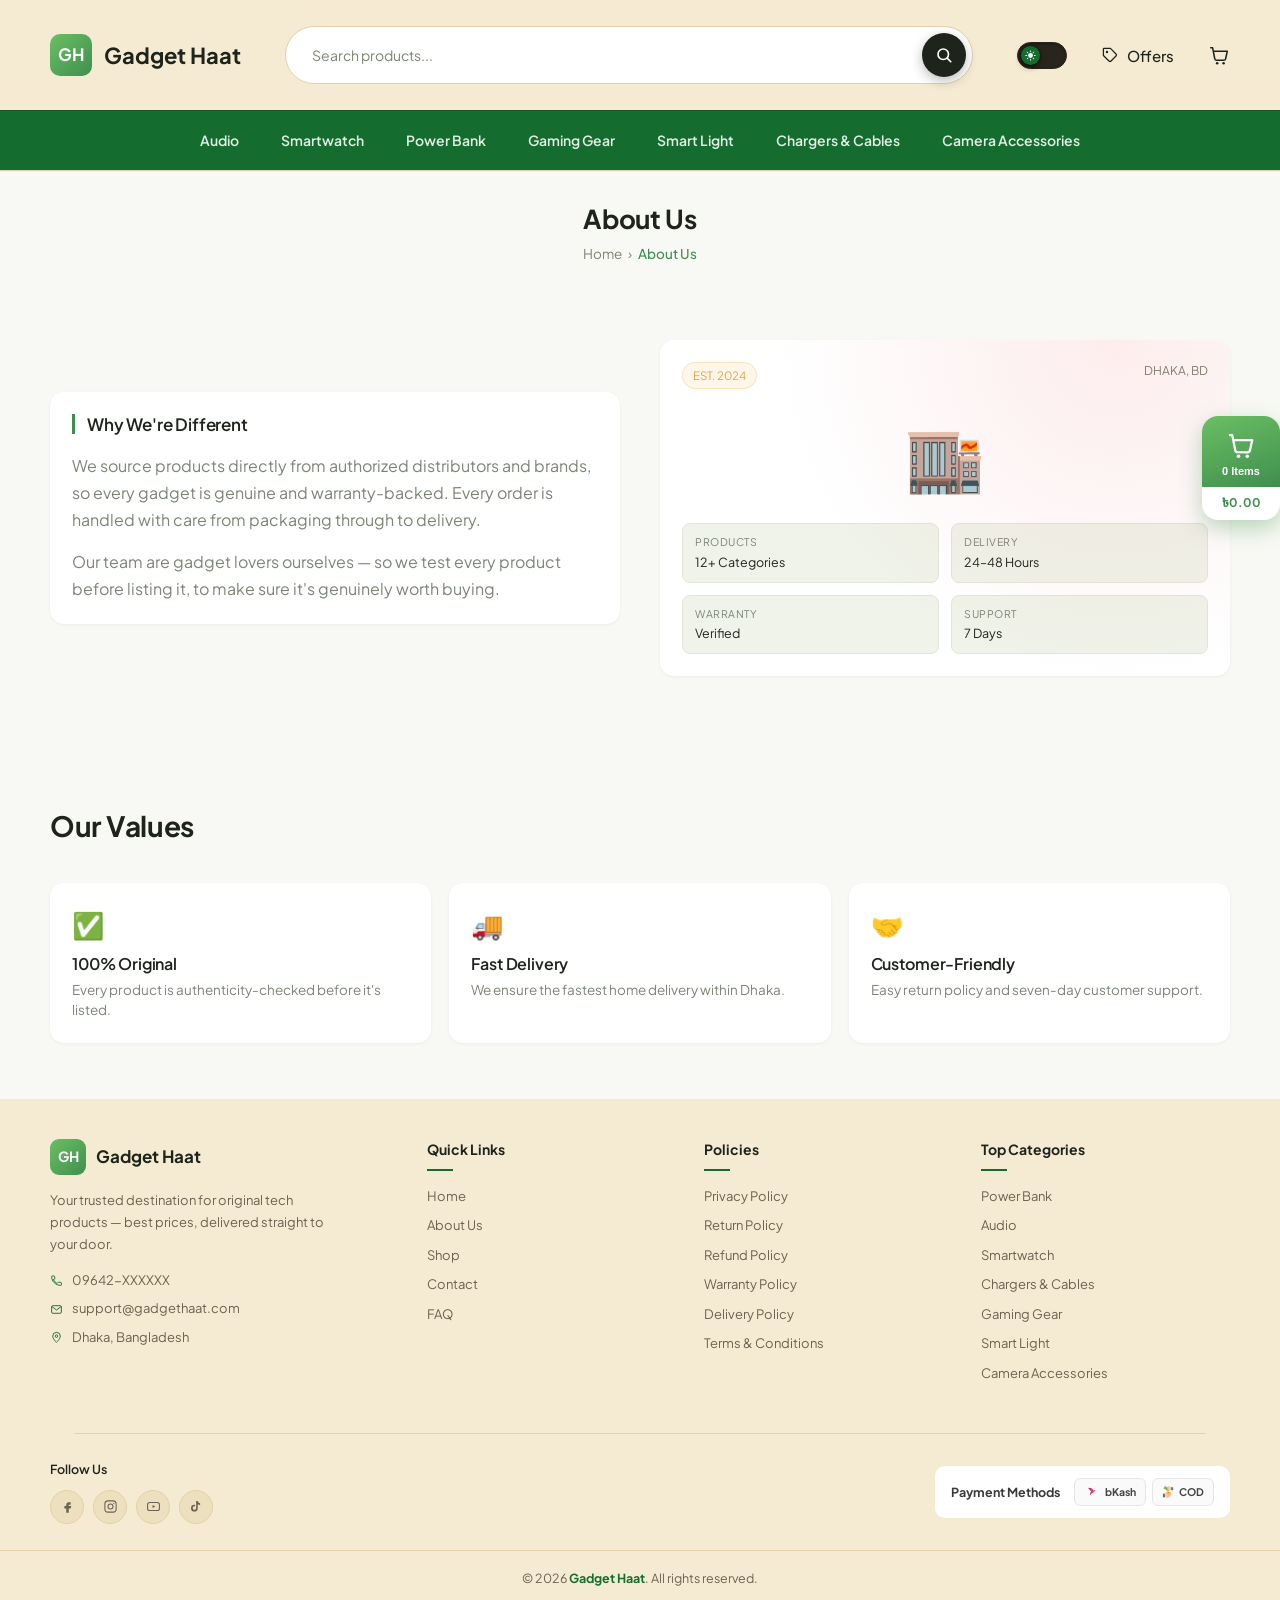
==== commit dda6eaf4: "Add files via upload" ====
--- a/about.html
+++ b/about.html
@@ -20,7 +20,7 @@
       <button type="submit"><svg width="18" height="18" viewBox="0 0 24 24" fill="none" xmlns="http://www.w3.org/2000/svg"><circle cx="11" cy="11" r="7" stroke="currentColor" stroke-width="2.2"/><line x1="21" y1="21" x2="16.2" y2="16.2" stroke="currentColor" stroke-width="2.2" stroke-linecap="round"/></svg></button>
     </form>
     <div class="header-icons">
-      <button type="button" class="theme-toggle" id="themeToggle" onclick="toggleTheme()" aria-label="Toggle dark mode"><span class="tt-knob"><span class="theme-ic"><svg viewBox="0 0 24 24" width="13" height="13" fill="none"><circle cx="12" cy="12" r="4.3" stroke="currentColor" stroke-width="2"/><path d="M12 2.5v2.6M12 18.9v2.6M4.5 4.5l1.8 1.8M17.7 17.7l1.8 1.8M2.5 12h2.6M18.9 12h2.6M4.5 19.5l1.8-1.8M17.7 6.3l1.8-1.8" stroke="currentColor" stroke-width="2" stroke-linecap="round"/></svg></span></span></button>
+      <button type="button" class="theme-toggle" id="themeToggle" onclick="toggleTheme()" aria-label="Toggle dark mode"><span class="tt-knob"><span class="theme-ic"><svg viewBox="0 0 24 24" width="13" height="13" fill="currentColor"><path fill-rule="evenodd" clip-rule="evenodd" d="M12 2.25a.75.75 0 0 1 .75.75v2.25a.75.75 0 0 1-1.5 0V3a.75.75 0 0 1 .75-.75ZM7.5 12a4.5 4.5 0 1 1 9 0 4.5 4.5 0 0 1-9 0ZM18.894 6.166a.75.75 0 0 0-1.06-1.06l-1.591 1.59a.75.75 0 1 0 1.06 1.061l1.591-1.59ZM21.75 12a.75.75 0 0 1-.75.75h-2.25a.75.75 0 0 1 0-1.5H21a.75.75 0 0 1 .75.75ZM17.834 18.894a.75.75 0 0 0 1.06-1.06l-1.59-1.591a.75.75 0 1 0-1.061 1.06l1.59 1.591ZM12 18a.75.75 0 0 1 .75.75V21a.75.75 0 0 1-1.5 0v-2.25A.75.75 0 0 1 12 18ZM7.758 17.303a.75.75 0 0 0-1.061-1.06l-1.591 1.59a.75.75 0 0 0 1.06 1.061l1.592-1.59ZM6 12a.75.75 0 0 1-.75.75H3a.75.75 0 0 1 0-1.5h2.25A.75.75 0 0 1 6 12ZM6.697 7.757a.75.75 0 0 0 1.06-1.06l-1.59-1.591a.75.75 0 0 0-1.061 1.06l1.59 1.591Z"/></svg></span></span></button>
       <a href="shop.html?offer=1" class="icon-link"><span class="ic"><svg width="18" height="18" viewBox="0 0 24 24" fill="none"><path d="M12.6 3.2 20 10.6a2 2 0 0 1 0 2.8l-6.6 6.6a2 2 0 0 1-2.8 0L3.2 12.6V4a.8.8 0 0 1 .8-.8h8.6Z" stroke="currentColor" stroke-width="1.7" stroke-linejoin="round"/><circle cx="8" cy="8" r="1.6" fill="currentColor"/></svg></span> Offers</a>
       <a href="checkout.html" class="icon-link cart-icon-wrap">
         <span class="ic"><svg width="22" height="22" viewBox="0 0 24 24" fill="none"><path d="M3 4h2l2.4 12.2a2 2 0 0 0 2 1.6h7.8a2 2 0 0 0 2-1.6L21 8H6" stroke="currentColor" stroke-width="1.7" stroke-linecap="round" stroke-linejoin="round"/><circle cx="10" cy="21" r="1.4" fill="currentColor"/><circle cx="17" cy="21" r="1.4" fill="currentColor"/></svg></span>
--- a/style.css
+++ b/style.css
@@ -80,18 +80,23 @@
 }
 [data-theme="dark"] .payment-card.checked{background:#20263B;}
 .theme-toggle{
-  width:50px; height:27px; border-radius:999px; border:1px solid var(--hdr-border); background:var(--hdr-bg-alt);
+  width:50px; height:27px; border-radius:999px; border:1px solid #2A251C; background:#2A251C;
   padding:3px; cursor:pointer; flex-shrink:0; display:flex; align-items:center;
   transition:background .2s ease, border-color .2s ease;
+  box-shadow:inset 0 1px 3px rgba(0,0,0,.35);
 }
 .theme-toggle:hover{border-color:var(--hdr-accent);}
+[data-theme="dark"] .theme-toggle{
+  background:#F5EBD2; border-color:#F5EBD2;
+  box-shadow:inset 0 1px 3px rgba(0,0,0,.12);
+}
 .tt-knob{
   width:19px; height:19px; border-radius:50%; background:var(--hdr-accent); color:#FFFFFF;
   display:flex; align-items:center; justify-content:center; flex-shrink:0;
   transform:translateX(0); transition:transform .3s cubic-bezier(.4,0,.2,1), background .2s ease;
-  box-shadow:0 1px 3px rgba(0,0,0,.25);
-}
-[data-theme="dark"] .tt-knob{transform:translateX(23px);}
+  box-shadow:0 2px 6px rgba(0,0,0,.5), 0 1px 2px rgba(0,0,0,.35), 0 0 0 1px rgba(0,0,0,.15);
+}
+[data-theme="dark"] .tt-knob{transform:translateX(23px); color:#12160F;}
 .theme-ic{display:flex; align-items:center; justify-content:center;}
 *{box-sizing:border-box; margin:0; padding:0;}
 html{scroll-behavior:smooth; overflow-x:hidden;}
@@ -164,12 +169,12 @@
 .search-form input::placeholder{color:#7B8574;}
 .search-form button{
   position:static; flex-shrink:0; width:44px; height:44px; border-radius:50%;
-  background:linear-gradient(135deg, var(--accent-2), var(--accent)); color:#fff; border:none; margin:0; padding:0;
+  background:#1E241C; color:#fff; border:none; margin:0; padding:0;
   display:flex; align-items:center; justify-content:center; font-size:16px; line-height:1; cursor:pointer;
-  box-shadow:0 4px 12px rgba(63,143,78,.35);
-  transition:box-shadow .15s ease, transform .15s ease;
-}
-.search-form button:hover{box-shadow:0 4px 16px rgba(63,143,78,.5); transform:translateY(-1px);}
+  box-shadow:0 4px 12px rgba(30,36,28,.3);
+  transition:box-shadow .15s ease, transform .15s ease, background .15s ease;
+}
+.search-form button:hover{background:#2E362B; box-shadow:0 4px 16px rgba(30,36,28,.45); transform:translateY(-1px);}
 
 .header-icons{display:flex; align-items:center; gap:34px; flex-shrink:0;}
 .icon-link{
@@ -746,6 +751,24 @@
 }
 .confirm-box.show{display:block;}
 
+/* field-level validation tooltip (replaces native browser "please fill out this field" bubble) */
+.field-notice{
+  position:fixed; z-index:600; display:flex; align-items:flex-start; gap:8px;
+  background:#33362E; color:#fff; padding:9px 13px 9px 10px; border-radius:9px;
+  font-size:13px; line-height:1.45; font-weight:500; box-shadow:0 12px 30px rgba(0,0,0,.3);
+  opacity:0; transform:translateY(6px); pointer-events:none; max-width:270px;
+  transition:opacity .16s ease, transform .16s ease;
+}
+.field-notice.show{opacity:1; transform:translateY(0);}
+.field-notice::before{
+  content:""; position:absolute; top:-7px; left:20px;
+  border-left:7px solid transparent; border-right:7px solid transparent; border-bottom:7px solid #33362E;
+}
+.field-notice .fn-ic{
+  flex:none; width:17px; height:17px; margin-top:1px; border-radius:4px; background:var(--warm);
+  color:#33362E; display:flex; align-items:center; justify-content:center; font-size:12px; font-weight:900;
+}
+
 /* searchable custom select (district / thana) */
 .custom-select{position:relative;}
 .cs-trigger{
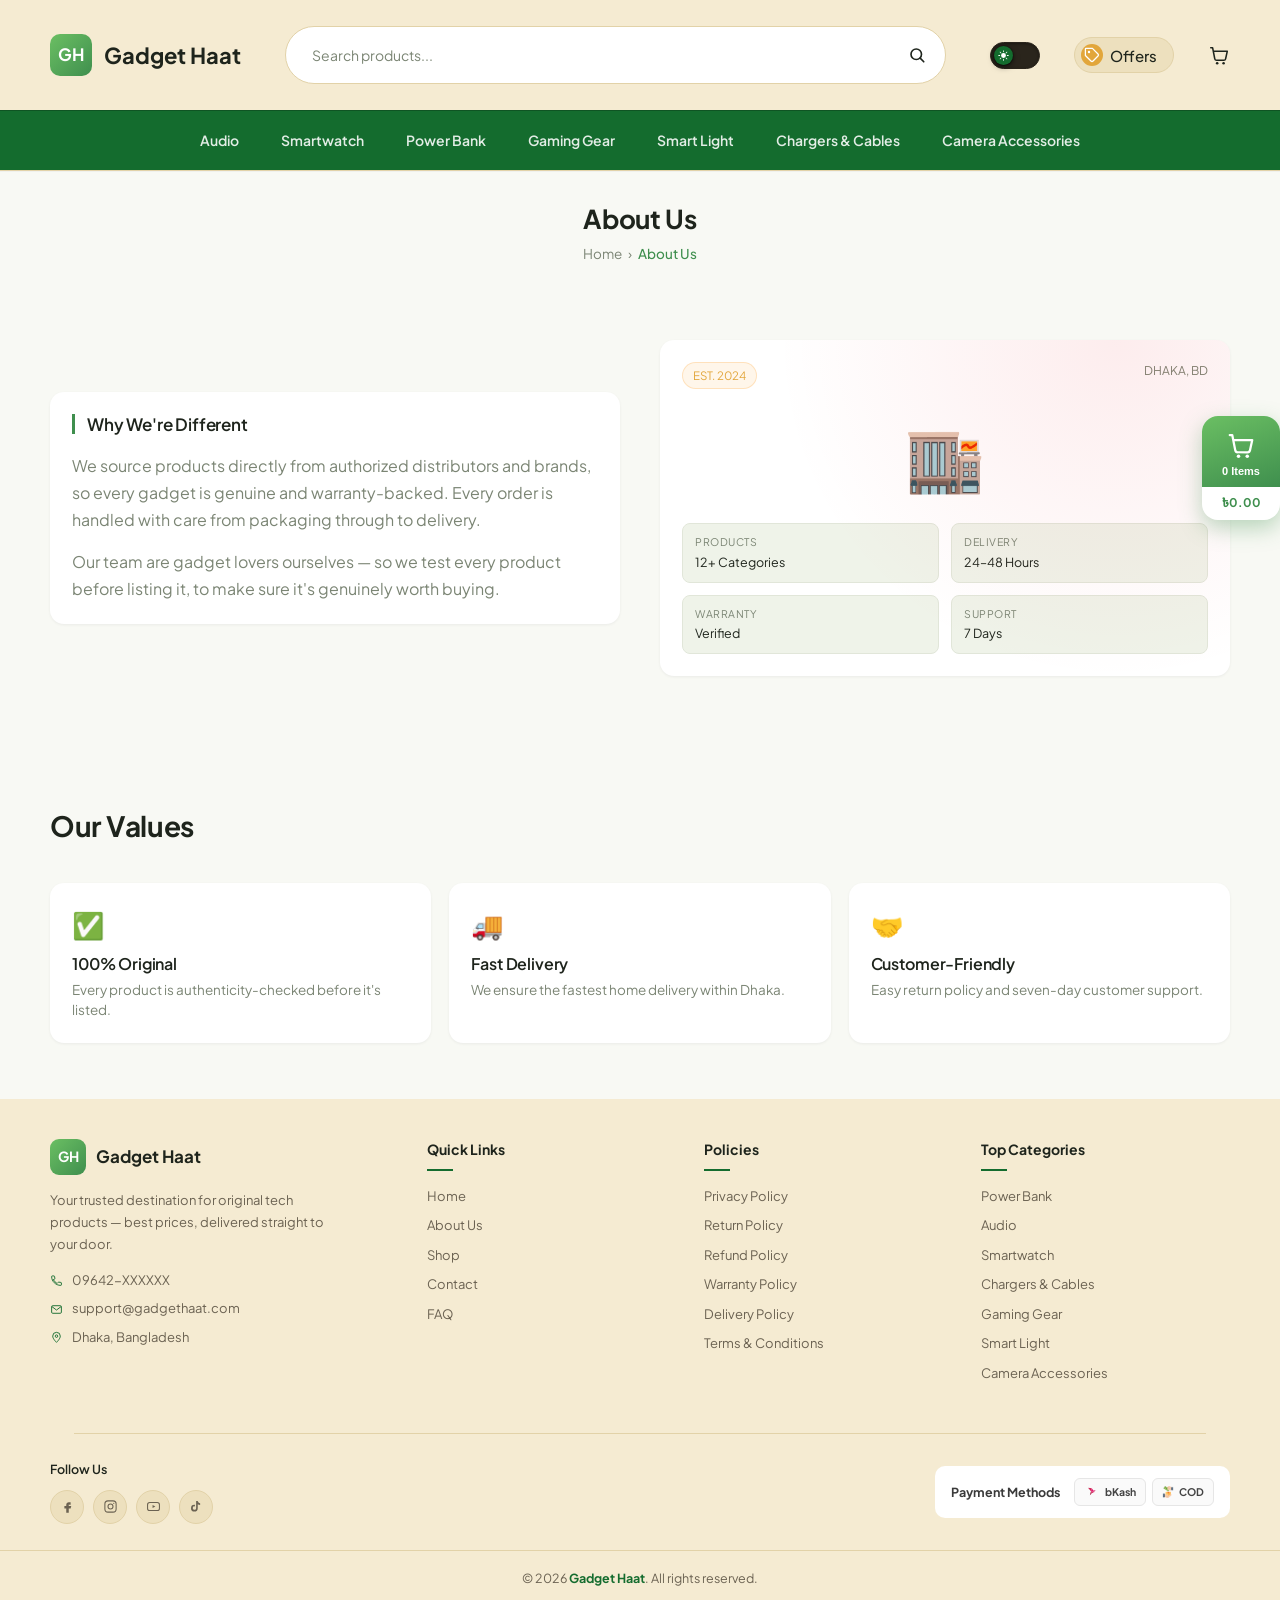
==== commit de0c6329: "Add files via upload" ====
--- a/about.html
+++ b/about.html
@@ -16,7 +16,7 @@
   <div class="wrap top-header">
     <a href="index.html" class="logo"><div class="logo-mark">GH</div>Gadget Haat</a>
     <form class="search-form" onsubmit="return doSearch(event)">
-      <label for="searchInput"></label><input type="text" id="searchInput" placeholder="Search products...">
+      <input type="text" id="searchInput" aria-label="Search products" placeholder="Search products...">
       <button type="submit"><svg width="18" height="18" viewBox="0 0 24 24" fill="none" xmlns="http://www.w3.org/2000/svg"><circle cx="11" cy="11" r="7" stroke="currentColor" stroke-width="2.2"/><line x1="21" y1="21" x2="16.2" y2="16.2" stroke="currentColor" stroke-width="2.2" stroke-linecap="round"/></svg></button>
     </form>
     <div class="header-icons">
--- a/style.css
+++ b/style.css
@@ -169,12 +169,19 @@
 .search-form input::placeholder{color:#7B8574;}
 .search-form button{
   position:static; flex-shrink:0; width:44px; height:44px; border-radius:50%;
-  background:#1E241C; color:#fff; border:none; margin:0; padding:0;
+  background:transparent; color:#1E241C; border:none; margin:0; padding:0;
   display:flex; align-items:center; justify-content:center; font-size:16px; line-height:1; cursor:pointer;
+  box-shadow:none;
+  transition:box-shadow .15s ease, transform .15s ease, background .15s ease, color .15s ease;
+}
+.search-form button:hover,
+.search-form button:focus-visible,
+.search-form button:active{
+  background:#42463E; color:#fff;
   box-shadow:0 4px 12px rgba(30,36,28,.3);
-  transition:box-shadow .15s ease, transform .15s ease, background .15s ease;
-}
-.search-form button:hover{background:#2E362B; box-shadow:0 4px 16px rgba(30,36,28,.45); transform:translateY(-1px);}
+}
+.search-form button:active{background:#2E322A; transform:translateY(0);}
+.search-form button:hover{transform:translateY(-1px);}
 
 .header-icons{display:flex; align-items:center; gap:34px; flex-shrink:0;}
 .icon-link{
@@ -185,13 +192,23 @@
 .icon-link .ic{display:flex; align-items:center; line-height:1;}
 .icon-link:hover{color:var(--hdr-accent);}
 .header-icons a[href*="offer"]{
-  padding:8px 14px; margin:-8px -14px; border-radius:999px;
+  display:flex; align-items:center; gap:7px;
+  padding:6px 16px 6px 6px; border-radius:999px;
+  background:var(--hdr-bg-alt); border:1px solid var(--hdr-border);
+  transition:background .2s ease, border-color .2s ease, color .2s ease, transform .15s ease, box-shadow .15s ease;
+}
+.header-icons a[href*="offer"] .ic{
+  width:22px; height:22px; border-radius:50%; background:var(--warm); color:#fff;
+  display:flex; align-items:center; justify-content:center; flex-shrink:0;
   transition:background .2s ease, color .2s ease;
 }
 .header-icons a[href*="offer"]:hover{
   color:#fff;
-  background:linear-gradient(135deg, var(--accent-2), var(--accent));
-}
+  background:var(--warm); border-color:var(--warm);
+  transform:translateY(-1px);
+  box-shadow:0 4px 14px rgba(226,166,59,.35);
+}
+.header-icons a[href*="offer"]:hover .ic{background:#fff; color:var(--warm);}
 .cart-icon-wrap{position:relative;}
 .cart-badge{
   position:absolute; top:-7px; right:-9px; background:var(--accent); color:#fff;
@@ -275,6 +292,7 @@
   .header-icons{gap:14px;}
   .icon-link{font-size:0; gap:0;}
   .icon-link .ic{font-size:initial;}
+  .header-icons a[href*="offer"]{padding:9px;}
   .search-form input{padding:11px 8px 11px 16px; font-size:13.5px;}
   .search-form button{width:38px; height:38px;}
 }
@@ -793,7 +811,7 @@
   padding:9px 34px 9px 12px; font-size:14px; color:var(--text); font-family:inherit;
 }
 .cs-search-wrap input:focus{outline:none; border-color:var(--accent);}
-.cs-search-ic{position:absolute; right:22px; top:50%; transform:translateY(-50%); color:var(--text-dim); font-size:13px; pointer-events:none;}
+.cs-search-ic{position:absolute; right:22px; top:50%; transform:translateY(-50%); color:var(--text-dim); pointer-events:none; display:flex; align-items:center;}
 .cs-options{max-height:200px; overflow-y:auto;}
 .cs-option{padding:11px 16px; font-size:14px; cursor:pointer; color:var(--text);}
 .cs-option:hover{background:var(--bg-alt);}
@@ -895,7 +913,7 @@
   font-size:15px; color:var(--text-dim); cursor:pointer; padding:6px;
 }
 .modal-close:hover{color:var(--accent);}
-.os-check{font-size:34px; margin-bottom:10px;}
+.os-check{margin-bottom:10px; display:flex;}
 .order-success-modal h3{font-size:19px; margin-bottom:12px; color:var(--text);}
 .os-order-no{font-weight:700; color:var(--accent); margin-bottom:14px; font-family:'Plus Jakarta Sans','Noto Sans Bengali'; font-size:15px;}
 .os-items{font-size:13.5px; color:var(--text-dim); margin-bottom:14px; line-height:1.7;}
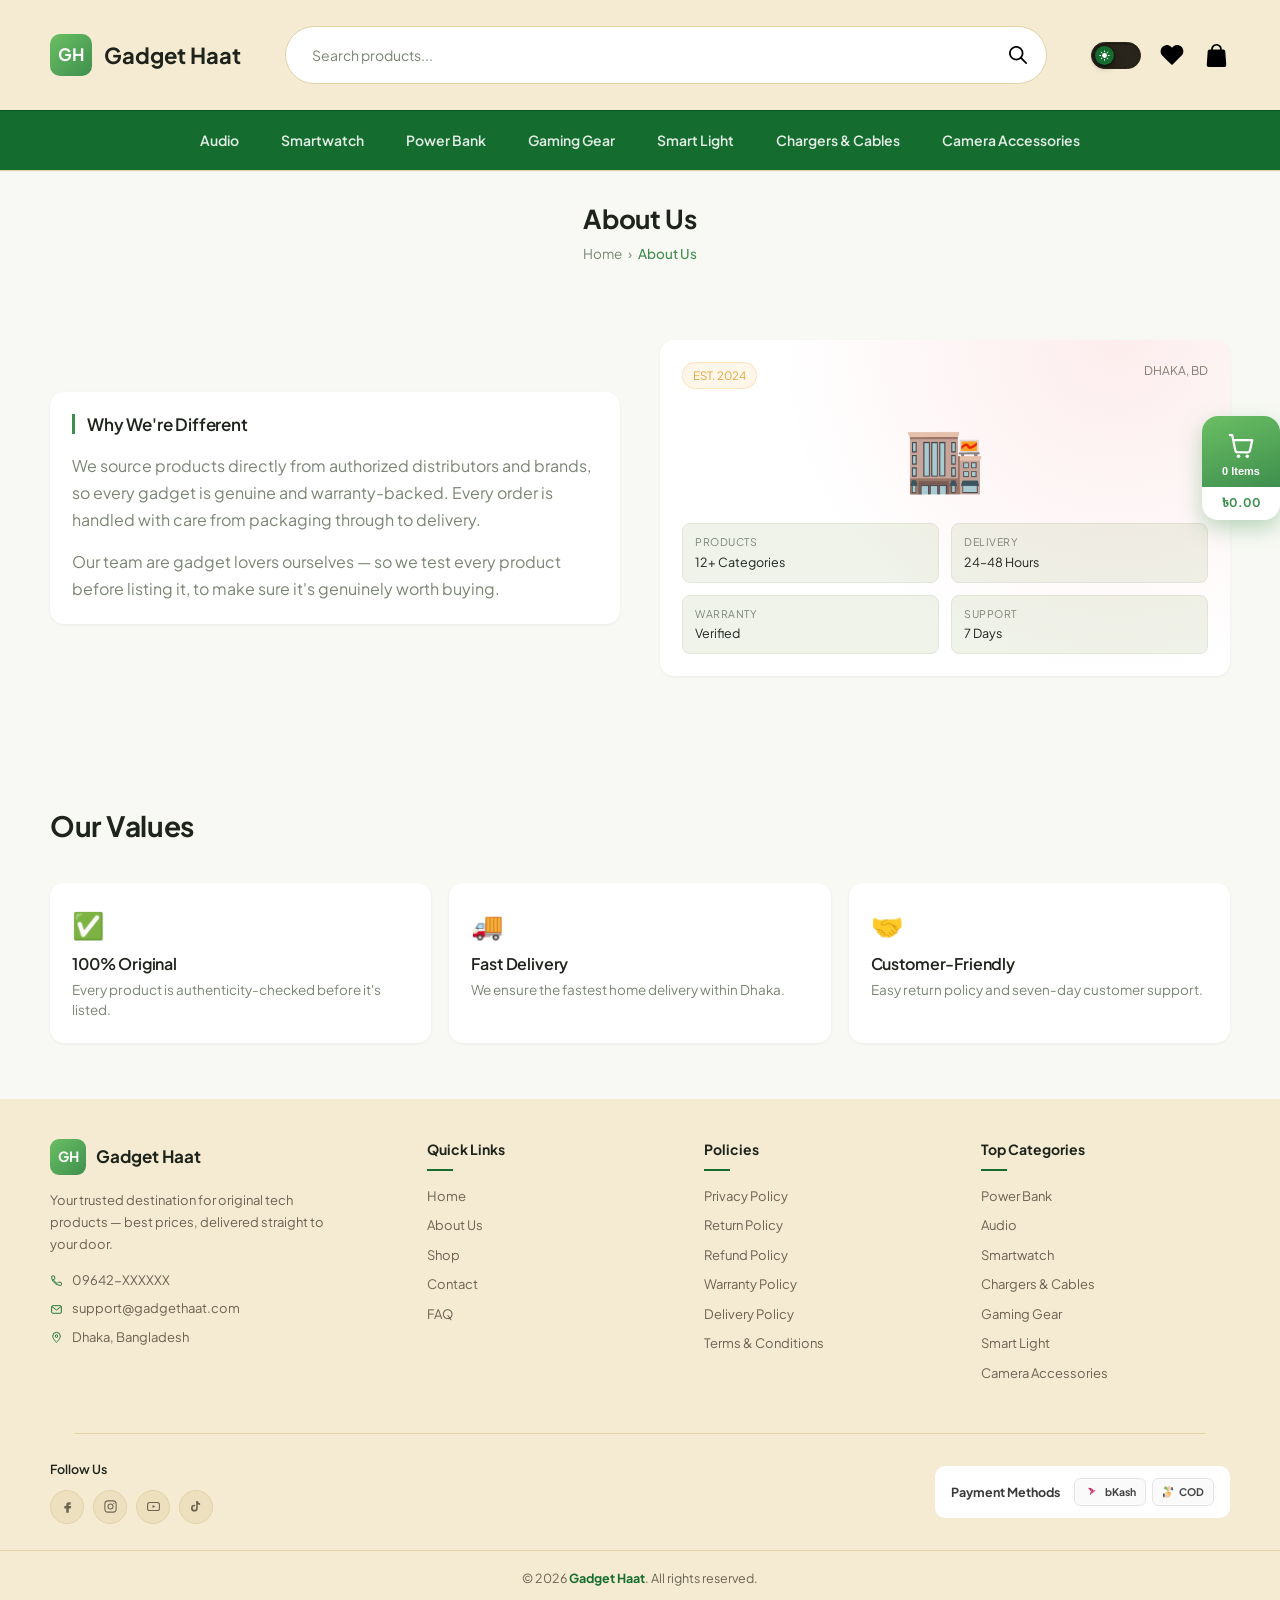
==== commit 395bd0e8: "Add files via upload" ====
--- a/about.html
+++ b/about.html
@@ -17,13 +17,13 @@
     <a href="index.html" class="logo"><div class="logo-mark">GH</div>Gadget Haat</a>
     <form class="search-form" onsubmit="return doSearch(event)">
       <input type="text" id="searchInput" aria-label="Search products" placeholder="Search products...">
-      <button type="submit"><svg width="18" height="18" viewBox="0 0 24 24" fill="none" xmlns="http://www.w3.org/2000/svg"><circle cx="11" cy="11" r="7" stroke="currentColor" stroke-width="2.2"/><line x1="21" y1="21" x2="16.2" y2="16.2" stroke="currentColor" stroke-width="2.2" stroke-linecap="round"/></svg></button>
+      <button type="submit"><img src="search-icon.svg" alt="" class="search-ic-img"></button>
     </form>
     <div class="header-icons">
       <button type="button" class="theme-toggle" id="themeToggle" onclick="toggleTheme()" aria-label="Toggle dark mode"><span class="tt-knob"><span class="theme-ic"><svg viewBox="0 0 24 24" width="13" height="13" fill="currentColor"><path fill-rule="evenodd" clip-rule="evenodd" d="M12 2.25a.75.75 0 0 1 .75.75v2.25a.75.75 0 0 1-1.5 0V3a.75.75 0 0 1 .75-.75ZM7.5 12a4.5 4.5 0 1 1 9 0 4.5 4.5 0 0 1-9 0ZM18.894 6.166a.75.75 0 0 0-1.06-1.06l-1.591 1.59a.75.75 0 1 0 1.06 1.061l1.591-1.59ZM21.75 12a.75.75 0 0 1-.75.75h-2.25a.75.75 0 0 1 0-1.5H21a.75.75 0 0 1 .75.75ZM17.834 18.894a.75.75 0 0 0 1.06-1.06l-1.59-1.591a.75.75 0 1 0-1.061 1.06l1.59 1.591ZM12 18a.75.75 0 0 1 .75.75V21a.75.75 0 0 1-1.5 0v-2.25A.75.75 0 0 1 12 18ZM7.758 17.303a.75.75 0 0 0-1.061-1.06l-1.591 1.59a.75.75 0 0 0 1.06 1.061l1.592-1.59ZM6 12a.75.75 0 0 1-.75.75H3a.75.75 0 0 1 0-1.5h2.25A.75.75 0 0 1 6 12ZM6.697 7.757a.75.75 0 0 0 1.06-1.06l-1.59-1.591a.75.75 0 0 0-1.061 1.06l1.59 1.591Z"/></svg></span></span></button>
-      <a href="shop.html?offer=1" class="icon-link"><span class="ic"><svg width="18" height="18" viewBox="0 0 24 24" fill="none"><path d="M12.6 3.2 20 10.6a2 2 0 0 1 0 2.8l-6.6 6.6a2 2 0 0 1-2.8 0L3.2 12.6V4a.8.8 0 0 1 .8-.8h8.6Z" stroke="currentColor" stroke-width="1.7" stroke-linejoin="round"/><circle cx="8" cy="8" r="1.6" fill="currentColor"/></svg></span> Offers</a>
+      <a href="shop.html?wishlist=1" class="icon-link wishlist-icon-wrap" aria-label="Wishlist"><span class="ic"><img src="wishlist.svg" alt="" class="hdr-ic-img"></span><span class="cart-badge mono hide" id="wishlistCount">0</span></a>
       <a href="checkout.html" class="icon-link cart-icon-wrap">
-        <span class="ic"><svg width="22" height="22" viewBox="0 0 24 24" fill="none"><path d="M3 4h2l2.4 12.2a2 2 0 0 0 2 1.6h7.8a2 2 0 0 0 2-1.6L21 8H6" stroke="currentColor" stroke-width="1.7" stroke-linecap="round" stroke-linejoin="round"/><circle cx="10" cy="21" r="1.4" fill="currentColor"/><circle cx="17" cy="21" r="1.4" fill="currentColor"/></svg></span>
+        <span class="ic"><img src="shopping-bag.svg" alt="" class="hdr-ic-img"></span>
         <span class="cart-badge mono hide" id="cartCount">0</span>
       </a>
     </div>
@@ -150,7 +150,7 @@
       <span class="label">Payment Methods</span>
       <div class="pay-badges">
         <span class="pay-badge" style="display:inline-flex; align-items:center; gap:5px;"><img src="bkash-logo.svg" alt="bKash" style="height:11px; width:auto;">bKash</span>
-        <span class="pay-badge" style="display:inline-flex; align-items:center; gap:5px;"><img src="cod-icon.png" alt="Cash on Delivery" style="height:12px; width:auto;">COD</span>
+        <span class="pay-badge" style="display:inline-flex; align-items:center; gap:5px;"><img src="cash-on-delivery.svg" alt="Cash on Delivery" style="height:12px; width:auto;">COD</span>
       </div>
     </div>
   </div>
--- a/style.css
+++ b/style.css
@@ -182,8 +182,12 @@
 }
 .search-form button:active{background:#2E322A; transform:translateY(0);}
 .search-form button:hover{transform:translateY(-1px);}
-
-.header-icons{display:flex; align-items:center; gap:34px; flex-shrink:0;}
+.search-ic-img{width:18px; height:18px; display:block; object-fit:contain; filter:brightness(0) saturate(100%); transition:filter .15s ease;}
+.search-form button:hover .search-ic-img,
+.search-form button:focus-visible .search-ic-img,
+.search-form button:active .search-ic-img{filter:brightness(0) saturate(100%) invert(1);}
+
+.header-icons{display:flex; align-items:center; gap:18px; flex-shrink:0;}
 .icon-link{
   display:flex; align-items:center; gap:8px; font-size:15px; font-weight:500;
   color:var(--hdr-text); background:none; border:none; padding:0; cursor:pointer; line-height:1;
@@ -191,25 +195,12 @@
 }
 .icon-link .ic{display:flex; align-items:center; line-height:1;}
 .icon-link:hover{color:var(--hdr-accent);}
-.header-icons a[href*="offer"]{
-  display:flex; align-items:center; gap:7px;
-  padding:6px 16px 6px 6px; border-radius:999px;
-  background:var(--hdr-bg-alt); border:1px solid var(--hdr-border);
-  transition:background .2s ease, border-color .2s ease, color .2s ease, transform .15s ease, box-shadow .15s ease;
-}
-.header-icons a[href*="offer"] .ic{
-  width:22px; height:22px; border-radius:50%; background:var(--warm); color:#fff;
-  display:flex; align-items:center; justify-content:center; flex-shrink:0;
-  transition:background .2s ease, color .2s ease;
-}
-.header-icons a[href*="offer"]:hover{
-  color:#fff;
-  background:var(--warm); border-color:var(--warm);
-  transform:translateY(-1px);
-  box-shadow:0 4px 14px rgba(226,166,59,.35);
-}
-.header-icons a[href*="offer"]:hover .ic{background:#fff; color:var(--warm);}
+.hdr-ic-img{width:26px; height:26px; display:block; object-fit:contain; opacity:1; filter:brightness(0) saturate(100%); transition:transform .15s ease;}
+.icon-link:hover .hdr-ic-img{transform:translateY(-1px);}
+.cart-icon-wrap .hdr-ic-img{width:27px; height:27px;}
+[data-theme="dark"] .hdr-ic-img{filter:brightness(0) saturate(100%) invert(1);}
 .cart-icon-wrap{position:relative;}
+.wishlist-icon-wrap{position:relative;}
 .cart-badge{
   position:absolute; top:-7px; right:-9px; background:var(--accent); color:#fff;
   font-size:10px; font-weight:700; min-width:16px; height:16px; border-radius:50%;
@@ -283,16 +274,15 @@
   .top-header .logo{order:1;}
   .top-header .header-icons{order:2; margin-left:auto;}
   .search-form{order:3; flex:1 1 100%;}
-  .header-icons{gap:18px;}
+  .header-icons{gap:14px;}
 }
 @media (max-width:460px){
   .top-header{padding:14px 0 12px; gap:10px 14px;}
   .top-header .logo{font-size:18px; gap:8px;}
   .top-header .logo-mark{width:34px; height:34px; font-size:14px;}
-  .header-icons{gap:14px;}
+  .header-icons{gap:11px;}
   .icon-link{font-size:0; gap:0;}
   .icon-link .ic{font-size:initial;}
-  .header-icons a[href*="offer"]{padding:9px;}
   .search-form input{padding:11px 8px 11px 16px; font-size:13.5px;}
   .search-form button{width:38px; height:38px;}
 }
@@ -679,6 +669,7 @@
 .shop-crumb .crumb-current{color:var(--text); font-weight:600;}
 
 .shop-layout{display:grid; grid-template-columns:260px 1fr; gap:32px; align-items:start;}
+.shop-layout.no-sidebar{grid-template-columns:1fr;}
 
 .shop-sidebar{
   background:var(--card); border:none; border-radius:var(--radius);
@@ -720,11 +711,14 @@
 }
 
 .empty-banner{
-  display:flex; align-items:center; gap:12px; background:var(--accent-dim); border:1px solid var(--accent);
-  color:var(--text); padding:18px 20px; border-radius:10px; font-size:15px;
+  display:flex; align-items:center; justify-content:center; gap:12px; background:var(--card); border:1px solid var(--border);
+  color:var(--text); padding:18px 20px; border-radius:var(--radius); font-size:15px; text-align:center;
+  box-shadow:0 1px 3px rgba(16,24,40,.06);
 }
 .empty-banner .ic{font-size:17px; flex:0 0 auto;}
 .empty-banner.hide{display:none;}
+.empty-state-ic-img{width:20px; height:20px; display:block; object-fit:contain; filter:brightness(0) saturate(100%); opacity:.75;}
+[data-theme="dark"] .empty-state-ic-img{filter:brightness(0) saturate(100%) invert(1); opacity:.85;}
 
 /* order/booking section */
 .order-section{background:var(--bg-alt); border-top:1px solid var(--border); border-bottom:1px solid var(--border);}
@@ -878,10 +872,11 @@
 .payment-card .pm-label{flex:1; font-size:15px; font-weight:500;}
 .payment-card .pm-check{
   width:20px; height:20px; border-radius:50%; border:2px solid var(--border); flex-shrink:0;
-  display:flex; align-items:center; justify-content:center;
+  display:flex; align-items:center; justify-content:center; overflow:hidden;
 }
 .payment-card.checked{border-color:var(--accent); background:#DDE8FF;}
-.payment-card.checked .pm-check{background:var(--accent); border-color:var(--accent); color:var(--on-accent); font-size:11px;}
+.payment-card.checked .pm-check{border-color:transparent;}
+.pm-check-img{width:20px; height:20px; display:block; object-fit:contain;}
 
 .bkash-box{background:var(--card); border:1px solid var(--text); border-radius:10px; padding:16px; margin-bottom:16px;}
 .bkash-note{font-size:13.5px; color:var(--text); margin-bottom:10px;}
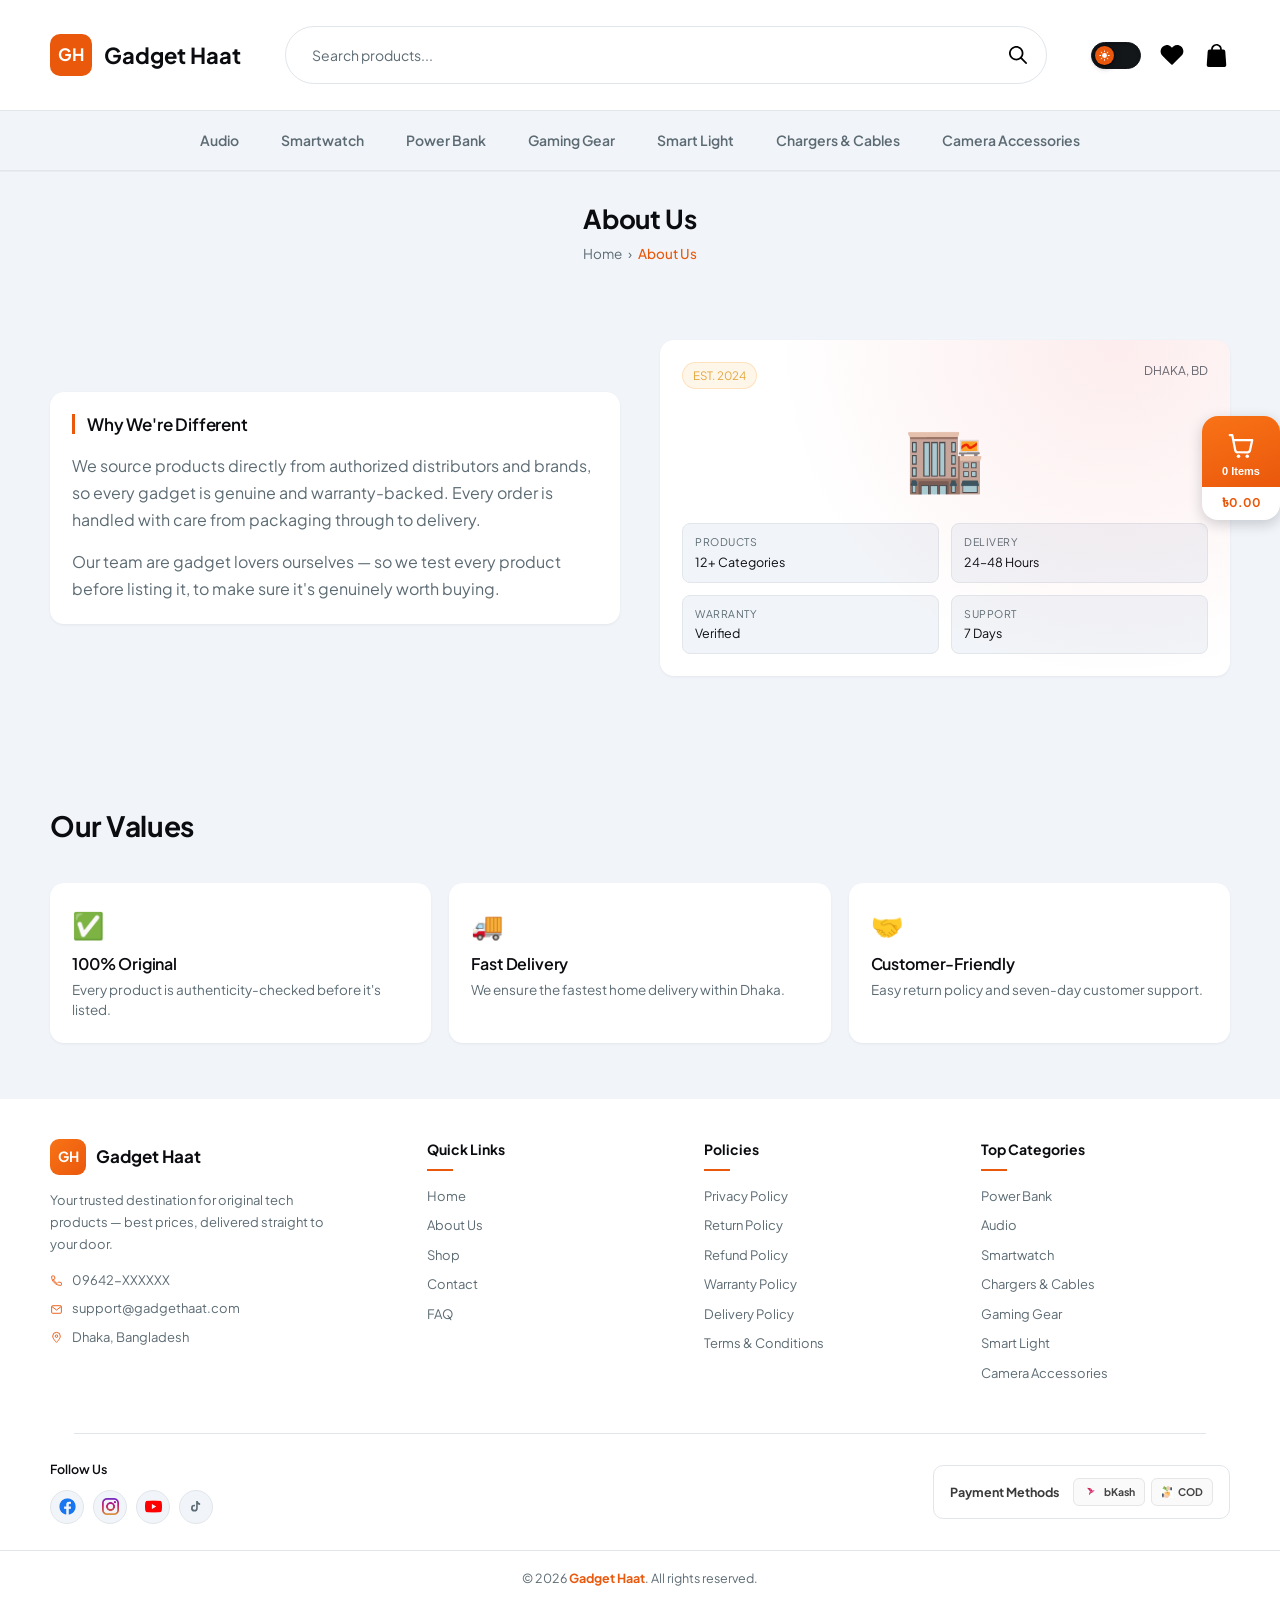
==== commit 040c7660: "Add files via upload" ====
--- a/about.html
+++ b/about.html
@@ -140,9 +140,9 @@
     <div class="footer-social">
       <h6>Follow Us</h6>
       <div class="social-icons">
-        <a href="#" aria-label="Facebook"><svg width="15" height="15" viewBox="0 0 24 24" fill="currentColor"><path d="M14 9h3V5h-3c-2.2 0-4 1.8-4 4v2H7v4h3v7h4v-7h3l1-4h-4V9c0-.6.4-1 1-1Z"/></svg></a>
-        <a href="#" aria-label="Instagram"><svg width="15" height="15" viewBox="0 0 24 24" fill="none"><rect x="3" y="3" width="18" height="18" rx="5" stroke="currentColor" stroke-width="1.7"/><circle cx="12" cy="12" r="4" stroke="currentColor" stroke-width="1.7"/><circle cx="17.2" cy="6.8" r="1" fill="currentColor"/></svg></a>
-        <a href="#" aria-label="YouTube"><svg width="15" height="15" viewBox="0 0 24 24" fill="none"><rect x="2.5" y="5.5" width="19" height="13" rx="3.5" stroke="currentColor" stroke-width="1.7"/><path d="M10.5 9.5v5l4.5-2.5-4.5-2.5Z" fill="currentColor"/></svg></a>
+        <a href="#" aria-label="Facebook"><img src="facebook-icon.png" alt="Facebook"></a>
+        <a href="#" aria-label="Instagram"><img src="instagram-icon.png" alt="Instagram"></a>
+        <a href="#" aria-label="YouTube"><img src="youtube-icon.png" alt="YouTube"></a>
         <a href="#" aria-label="TikTok"><svg width="15" height="15" viewBox="0 0 24 24" fill="currentColor"><path d="M14 3c.3 2 1.8 3.5 3.8 3.8v2.6c-1.4 0-2.7-.4-3.8-1.2v6.4a5.4 5.4 0 1 1-5.4-5.4c.3 0 .6 0 .9.1v2.7a2.7 2.7 0 1 0 1.9 2.6V3H14Z"/></svg></a>
       </div>
     </div>
--- a/style.css
+++ b/style.css
@@ -1,65 +1,81 @@
 :root{
-  --bg:#F8F9F4;
-  --bg-alt:#EFF3E9;
+  --bg:#F1F4F8;
+  --bg-alt:#F1F4F8;
   --card:#FFFFFF;
-  --border:#E1E6D9;
-  --text:#1E241C;
-  --text-dim:#7B8574;
-  --accent:#3F8F4E;
-  --accent-2:#6BBF63;
-  --accent-dim:#E7F5E4;
-  --accent-hover:#2F7A3E;
+  --border:#E1E6EB;
+  --text:#0B0C10;
+  --text-dim:#5C6B73;
+  --accent:#EA580C;
+  --accent-2:#F97316;
+  --accent-dim:#FDEBE0;
+  --accent-hover:#F97316;
   --on-accent:#FFFFFF;
   --warm:#E2A63B;
   --danger:#D9453D;
   --radius:14px;
-  /* header — light cream as requested */
-  --hdr-bg:#F5EBD2;
-  --hdr-bg-alt:#EDE0BE;
-  --hdr-border:#E2D2A8;
-  --hdr-text:#1E241C;
-  --hdr-text-dim:#6B6252;
-  --hdr-accent:#146C2E;
-  --hdr-accent-hover:#0F5423;
-  /* sub-header (category bar) — same warm-leaning green as the header/footer accent, so it reads as one palette */
-  --subhdr-bg:#146C2E;
-  --subhdr-border:#0F5423;
-  --subhdr-text:#FFFFFF;
-  --subhdr-text-dim:rgba(255,255,255,.88);
+  /* header — Light Mode Combo: pure white card style */
+  --hdr-bg:#FFFFFF;
+  --hdr-bg-alt:#F1F4F8;
+  --hdr-border:#E1E6EB;
+  --hdr-text:#0B0C10;
+  --hdr-text-dim:#5C6B73;
+  --hdr-accent:#EA580C;
+  --hdr-accent-hover:#F97316;
+  --hdr-on-accent:#FFFFFF;
+  --hdr-logo-bg:#EA580C;
+  --hdr-logo-text:#FFFFFF;
+  --hdr-logo-border:transparent;
+  /* sub-header (category bar) — Ghost White canvas */
+  --subhdr-bg:#F1F4F8;
+  --subhdr-border:#E1E6EB;
+  --subhdr-text:#0B0C10;
+  --subhdr-text-dim:#5C6B73;
+  --subhdr-accent:#EA580C;
   /* footer — same cream family as header, so header/footer read as one palette */
-  --ftr-bg:#F5EBD2;
-  --ftr-bg-alt:#EDE0BE;
-  --ftr-border:#E2D2A8;
-  --ftr-text:#1E241C;
-  --ftr-text-dim:#6B6252;
-  --ftr-accent:#146C2E;
+  --ftr-bg:#FFFFFF;
+  --ftr-bg-alt:#F1F4F8;
+  --ftr-border:#E1E6EB;
+  --ftr-text:#0B0C10;
+  --ftr-text-dim:#5C6B73;
+  --ftr-accent:#EA580C;
+  --ftr-on-accent:#FFFFFF;
 }
 [data-theme="dark"]{
-  --bg:#12160F;
-  --bg-alt:#1A1F17;
-  --card:#1B2018;
-  --border:#2A3126;
-  --text:#EDEFEA;
-  --text-dim:#9AA495;
-  --accent-dim:#1C3322;
-  /* header/sub-header/footer get darker versions of the same palette in dark mode */
-  --hdr-bg:#2B2620;
-  --hdr-bg-alt:#362F26;
-  --hdr-border:#4A4033;
-  --hdr-text:#F5EBD2;
-  --hdr-text-dim:#C9BFA8;
-  --hdr-accent:#4ECB70;
-  --hdr-accent-hover:#64DD88;
-  --subhdr-bg:#15321C;
-  --subhdr-border:#1F4A2A;
-  --subhdr-text:#FFFFFF;
-  --subhdr-text-dim:rgba(255,255,255,.75);
-  --ftr-bg:#2B2620;
-  --ftr-bg-alt:#221E19;
-  --ftr-border:#4A4033;
-  --ftr-text:#F5EBD2;
-  --ftr-text-dim:#C9BFA8;
-  --ftr-accent:#4ECB70;
+  --bg:#0B0C10;
+  --bg-alt:#1F2833;
+  --card:#1F2833;
+  --border:#2C3539;
+  --text:#F5F5F7;
+  --text-dim:#C5C6C7;
+  --accent:#66FCF1;
+  --accent-2:#66FCF1;
+  --accent-dim:#16302E;
+  --accent-hover:#4DD9CF;
+  --on-accent:#0B0C10;
+  /* header/sub-header/footer use the same obsidian + electric mint palette so the whole page reads as one theme */
+  --hdr-bg:#1F2833;
+  --hdr-bg-alt:#0B0C10;
+  --hdr-border:#2C3539;
+  --hdr-text:#F5F5F7;
+  --hdr-text-dim:#C5C6C7;
+  --hdr-accent:#66FCF1;
+  --hdr-accent-hover:#4DD9CF;
+  --hdr-on-accent:#0B0C10;
+  --hdr-logo-bg:#1F2833;
+  --hdr-logo-text:#66FCF1;
+  --hdr-logo-border:#66FCF1;
+  --subhdr-bg:#0B0C10;
+  --subhdr-border:#2C3539;
+  --subhdr-text:#F5F5F7;
+  --subhdr-text-dim:#C5C6C7;
+  --subhdr-accent:#66FCF1;
+  --ftr-bg:#1F2833;
+  --ftr-bg-alt:#0B0C10;
+  --ftr-border:#2C3539;
+  --ftr-text:#F5F5F7;
+  --ftr-text-dim:#C5C6C7;
+  --ftr-accent:#66FCF1;
+  --ftr-on-accent:#0B0C10;
 }
 html[data-theme="dark"], [data-theme="dark"] body{background:var(--bg) !important;}
 [data-theme="dark"] .review-price,
@@ -78,25 +94,26 @@
 [data-theme="dark"] .payment-card{
   background:var(--card); border-color:var(--border); color:var(--text);
 }
-[data-theme="dark"] .payment-card.checked{background:#20263B;}
+[data-theme="dark"] .payment-card.checked{background:rgba(102,252,241,.1);}
 .theme-toggle{
-  width:50px; height:27px; border-radius:999px; border:1px solid #2A251C; background:#2A251C;
+  width:50px; height:27px; border-radius:999px; border:1px solid #14171A; background:#14171A;
   padding:3px; cursor:pointer; flex-shrink:0; display:flex; align-items:center;
   transition:background .2s ease, border-color .2s ease;
   box-shadow:inset 0 1px 3px rgba(0,0,0,.35);
 }
 .theme-toggle:hover{border-color:var(--hdr-accent);}
 [data-theme="dark"] .theme-toggle{
-  background:#F5EBD2; border-color:#F5EBD2;
-  box-shadow:inset 0 1px 3px rgba(0,0,0,.12);
-}
+  background:var(--bg); border-color:var(--border);
+  box-shadow:inset 0 1px 3px rgba(0,0,0,.45);
+}
+[data-theme="dark"] .theme-toggle:hover{border-color:var(--hdr-accent);}
 .tt-knob{
-  width:19px; height:19px; border-radius:50%; background:var(--hdr-accent); color:#FFFFFF;
+  width:19px; height:19px; border-radius:50%; background:var(--hdr-accent); color:var(--hdr-on-accent);
   display:flex; align-items:center; justify-content:center; flex-shrink:0;
   transform:translateX(0); transition:transform .3s cubic-bezier(.4,0,.2,1), background .2s ease;
   box-shadow:0 2px 6px rgba(0,0,0,.5), 0 1px 2px rgba(0,0,0,.35), 0 0 0 1px rgba(0,0,0,.15);
 }
-[data-theme="dark"] .tt-knob{transform:translateX(23px); color:#12160F;}
+[data-theme="dark"] .tt-knob{transform:translateX(23px); color:var(--hdr-on-accent);}
 .theme-ic{display:flex; align-items:center; justify-content:center;}
 *{box-sizing:border-box; margin:0; padding:0;}
 html{scroll-behavior:smooth; overflow-x:hidden;}
@@ -145,9 +162,10 @@
 .logo{display:flex; align-items:center; gap:10px; font-size:20px; font-weight:700; color:var(--hdr-text);}
 .logo-mark{
   width:34px; height:34px; border-radius:8px;
-  background:linear-gradient(135deg, var(--accent-2), var(--accent));
+  background:var(--hdr-logo-bg);
+  border:1px solid var(--hdr-logo-border);
   display:flex; align-items:center; justify-content:center;
-  color:var(--on-accent); font-family:'Plus Jakarta Sans','Noto Sans Bengali'; font-weight:700; font-size:15px;
+  color:var(--hdr-logo-text); font-family:'Plus Jakarta Sans','Noto Sans Bengali'; font-weight:700; font-size:15px;
 }
 .nav-links{display:flex; gap:28px; font-size:15px; color:var(--hdr-text-dim);}
 .nav-links a:hover, .nav-links a.active{color:var(--hdr-accent);}
@@ -163,13 +181,13 @@
 }
 .search-form input{
   flex:1; width:auto; background:transparent; border:none;
-  padding:13px 8px 13px 20px; color:#1E241C; font-size:14px; font-family:inherit; line-height:1.2;
+  padding:13px 8px 13px 20px; color:var(--hdr-text); font-size:14px; font-family:inherit; line-height:1.2;
 }
 .search-form input:focus{outline:none;}
-.search-form input::placeholder{color:#7B8574;}
+.search-form input::placeholder{color:var(--hdr-text-dim);}
 .search-form button{
   position:static; flex-shrink:0; width:44px; height:44px; border-radius:50%;
-  background:transparent; color:#1E241C; border:none; margin:0; padding:0;
+  background:transparent; color:var(--hdr-text); border:none; margin:0; padding:0;
   display:flex; align-items:center; justify-content:center; font-size:16px; line-height:1; cursor:pointer;
   box-shadow:none;
   transition:box-shadow .15s ease, transform .15s ease, background .15s ease, color .15s ease;
@@ -177,15 +195,18 @@
 .search-form button:hover,
 .search-form button:focus-visible,
 .search-form button:active{
-  background:#42463E; color:#fff;
-  box-shadow:0 4px 12px rgba(30,36,28,.3);
-}
-.search-form button:active{background:#2E322A; transform:translateY(0);}
+  background:var(--hdr-accent); color:var(--hdr-on-accent);
+  box-shadow:0 4px 12px rgba(0,0,0,.18);
+}
+.search-form button:active{background:var(--hdr-accent-hover); transform:translateY(0);}
 .search-form button:hover{transform:translateY(-1px);}
 .search-ic-img{width:18px; height:18px; display:block; object-fit:contain; filter:brightness(0) saturate(100%); transition:filter .15s ease;}
 .search-form button:hover .search-ic-img,
 .search-form button:focus-visible .search-ic-img,
 .search-form button:active .search-ic-img{filter:brightness(0) saturate(100%) invert(1);}
+[data-theme="dark"] .search-form button:hover .search-ic-img,
+[data-theme="dark"] .search-form button:focus-visible .search-ic-img,
+[data-theme="dark"] .search-form button:active .search-ic-img{filter:brightness(0) saturate(100%);}
 
 .header-icons{display:flex; align-items:center; gap:18px; flex-shrink:0;}
 .icon-link{
@@ -202,7 +223,7 @@
 .cart-icon-wrap{position:relative;}
 .wishlist-icon-wrap{position:relative;}
 .cart-badge{
-  position:absolute; top:-7px; right:-9px; background:var(--accent); color:#fff;
+  position:absolute; top:-7px; right:-9px; background:var(--accent); color:var(--on-accent);
   font-size:10px; font-weight:700; min-width:16px; height:16px; border-radius:50%;
   display:flex; align-items:center; justify-content:center; padding:0 3px; line-height:1;
 }
@@ -217,22 +238,24 @@
 .more-menu.show{display:flex;}
 .more-menu a{padding:10px 12px; border-radius:8px; font-size:14px; color:var(--hdr-text);}
 .more-menu a:hover, .more-menu a.active{background:rgba(63,143,78,.08); color:var(--hdr-accent);}
+[data-theme="dark"] .more-menu a:hover, [data-theme="dark"] .more-menu a.active{background:rgba(124,58,237,.15);}
 [data-theme="dark"] .more-menu a:hover, [data-theme="dark"] .more-menu a.active{background:rgba(255,255,255,.08);}
 
 .sub-header{border-top:1px solid var(--subhdr-border); background:var(--subhdr-bg);}
 .sub-nav-wrap{position:relative; display:flex; align-items:center;}
 .sub-nav{
   display:flex; align-items:center; justify-content:center; gap:10px; padding:10px 0; overflow-x:auto;
-  scroll-behavior:smooth; flex:1;
+  scroll-behavior:smooth; flex:1; min-width:0; -webkit-overflow-scrolling:touch;
 }
 .sub-nav::-webkit-scrollbar{display:none;}
 .sub-nav{scrollbar-width:none;}
 .sub-nav a{
   position:relative; overflow:hidden; font-size:14px; color:var(--subhdr-text-dim); white-space:nowrap; font-weight:600;
   padding:9px 16px; border-radius:999px; transition:background .25s ease, color .2s ease;
-}
-.sub-nav a:hover{background:rgba(255,255,255,.1); color:var(--subhdr-text);}
-.sub-nav a.active{background:rgba(255,255,255,.14); color:#8FDB87;}
+  flex-shrink:0;
+}
+.sub-nav a:hover{background:rgba(0,0,0,.05); color:var(--subhdr-accent);}
+.sub-nav a.active{background:rgba(0,0,0,.06); color:var(--subhdr-accent);}
 [data-theme="dark"] .sub-nav a:hover{background:rgba(255,255,255,.08);}
 [data-theme="dark"] .sub-nav a.active{background:rgba(255,255,255,.12);}
 
@@ -317,7 +340,7 @@
   border:1px solid rgba(228,20,29,.3);
   padding:6px 12px; border-radius:999px; margin-bottom:20px;
 }
-.eyebrow .dot{width:6px; height:6px; border-radius:50%; background:var(--accent); box-shadow:0 0 8px var(--accent);}
+.eyebrow .dot{width:6px; height:6px; border-radius:50%; background:var(--accent);}
 .hero h1{font-size:40px; line-height:1.12; font-weight:700; margin-bottom:18px;}
 .hero h1 span{color:var(--accent);}
 .hero p{color:var(--text-dim); font-size:16px; max-width:480px; margin-bottom:30px;}
@@ -334,7 +357,7 @@
 .btn-ghost:hover{border-color:var(--accent); color:var(--accent);}
 
 .hero-visual{position:relative;}
-.hero-slider{position:relative; min-height:300px; aspect-ratio:3772/1120; border-radius:var(--radius); overflow:hidden;}
+.hero-slider{position:relative; aspect-ratio:3772/1120; border-radius:var(--radius); overflow:hidden; touch-action:pan-y; -webkit-user-select:none; user-select:none;}
 .banner-slide{
   position:absolute; inset:0;
   opacity:0; transform:translateY(14px);
@@ -347,7 +370,7 @@
 .banner-slide h2{font-size:40px; font-weight:700; margin-bottom:14px;}
 .banner-slide p{color:var(--text-dim); max-width:480px; margin-bottom:26px; font-size:16px;}
 .banner-slide-img{padding:0; border:none; display:block;}
-.banner-slide-img img{width:100%; height:100%; object-fit:cover; display:block;}
+.banner-slide-img img{width:100%; height:100%; object-fit:cover; display:block; -webkit-user-drag:none; pointer-events:none;}
 .hero-arrow{
   position:absolute; top:50%; transform:translateY(-50%); z-index:20;
   width:42px; height:42px; border-radius:50%; background:var(--card); border:1px solid var(--border);
@@ -364,15 +387,12 @@
 @media (max-width:900px){
   .banner-slide{padding:28px 20px;}
   .banner-slide h2{font-size:30px;}
-  .hero-slider{min-height:220px;}
   .hero-arrow{width:36px; height:36px; font-size:14px;}
 }
 @media (max-width:600px){
   .hero{padding:20px 0 32px;}
-  .hero-slider{min-height:150px;}
-}
-@media (max-width:420px){
-  .hero-slider{min-height:110px;}
+  .hero.wrap{padding:0;}
+  .hero-slider{border-radius:0;}
 }
 
 /* USP section */
@@ -472,12 +492,12 @@
 .card:hover .card-actions, .offer-card:hover .card-actions{opacity:1; transform:translateX(0);}
 .card-act-btn{
   width:32px; height:32px; border-radius:50%; background:#fff; border:1px solid var(--border);
-  display:flex; align-items:center; justify-content:center; color:#1E241C; cursor:pointer;
+  display:flex; align-items:center; justify-content:center; color:var(--text); cursor:pointer;
   box-shadow:0 3px 8px rgba(16,24,40,.14);
   transition:background .15s ease, color .15s ease, border-color .15s ease;
 }
-.card-act-btn:hover{background:var(--accent); border-color:var(--accent); color:#fff;}
-.wishlist-btn.active{background:var(--accent); border-color:var(--accent); color:#fff;}
+.card-act-btn:hover{background:var(--accent); border-color:var(--accent); color:var(--on-accent);}
+.wishlist-btn.active{background:var(--accent); border-color:var(--accent); color:var(--on-accent);}
 .wishlist-btn.active svg path{fill:currentColor;}
 .card-body{padding:16px; display:flex; flex-direction:column; gap:7px; flex:1;}
 .card-body h3{
@@ -496,9 +516,9 @@
 }
 .add-btn svg{flex-shrink:0;}
 .card:hover .add-btn, .offer-card:hover .add-btn{
-  background:var(--accent); border-color:var(--accent); color:#fff; box-shadow:0 8px 18px rgba(63,143,78,.28);
-}
-.add-btn:hover{background:var(--accent-hover); border-color:var(--accent-hover);}
+  background:var(--accent); border-color:var(--accent); color:var(--on-accent);
+}
+.add-btn:hover{background:var(--accent-hover); border-color:var(--accent-hover); color:var(--on-accent);}
 .add-btn:active{transform:scale(.96);}
 
 /* offer-style product box (badge overlaps border, grid, see-all footer) */
@@ -513,7 +533,7 @@
   padding:10px 20px; border-radius:999px;
 }
 .offer-badge.badge-flash{background:var(--danger);}
-.offer-badge.badge-best{background:var(--danger); color:var(--on-accent);}
+.offer-badge.badge-best{background:var(--danger);}
 .offer-badge.badge-new{background:var(--warm); color:#241300;}
 .offer-timer{
   position:absolute; top:-18px; right:24px; display:flex; gap:6px; font-family:'Plus Jakarta Sans','Noto Sans Bengali';
@@ -566,7 +586,7 @@
   transition:background .18s ease, border-color .18s ease, color .18s ease, box-shadow .18s ease, transform .1s ease;
 }
 .offer-card .add-btn svg{flex-shrink:0;}
-.offer-card .add-btn:hover{background:var(--accent-hover); border-color:var(--accent-hover); color:#fff;}
+.offer-card .add-btn:hover{background:var(--accent-hover); border-color:var(--accent-hover); color:var(--on-accent);}
 .offer-card .add-btn:active{transform:scale(.96);}
 .offer-footer{display:flex; justify-content:flex-end; margin-top:22px; padding-top:18px; border-top:1px solid var(--border);}
 .see-all-btn{
@@ -700,7 +720,7 @@
 }
 .cb-mark svg{width:12px; height:12px; opacity:0; transform:scale(.5); transition:opacity .15s ease, transform .15s ease;}
 .brand-item:hover .cb-mark{border-color:var(--accent);}
-.cb-box input:checked ~ .cb-mark{background:var(--accent); border-color:var(--accent);}
+.cb-box input:checked ~ .cb-mark{background:var(--accent); border-color:var(--accent); color:var(--on-accent);}
 .cb-box input:checked ~ .cb-mark svg{opacity:1; transform:scale(1);}
 .cb-box input:active ~ .cb-mark{transform:scale(.9);}
 .brand-item .b-name{flex:1; font-weight:500; letter-spacing:.02em;}
@@ -740,7 +760,7 @@
 .field-row .field input, .field-row .field select, .field-row .field textarea{margin-top:auto;}
 .field label{display:block; font-size:13px; font-weight:700; color:var(--text-dim); margin-bottom:6px; font-family:'Plus Jakarta Sans','Noto Sans Bengali'; letter-spacing:.04em; text-transform:uppercase;}
 .field input, .field select, .field textarea{
-  width:100%; background:#FFFFFF; border:1px solid #000000; color:var(--text);
+  width:100%; background:#FFFFFF; border:1px solid var(--border); color:var(--text);
   padding:11px 13px; border-radius:8px; font-size:14px; font-family:inherit; line-height:1.5;
 }
 .field input:focus, .field select:focus, .field textarea:focus{outline:none; border-color:var(--accent);}
@@ -785,12 +805,12 @@
 .custom-select{position:relative;}
 .cs-trigger{
   width:100%; display:flex; align-items:center; justify-content:space-between; gap:8px;
-  background:#FFFFFF; border:1px solid #000000; color:var(--text);
+  background:#FFFFFF; border:1px solid var(--border); color:var(--text);
   padding:11px 13px; border-radius:8px; font-size:14px; font-family:inherit; cursor:pointer; text-align:left;
 }
 .cs-trigger:focus{outline:none; border-color:var(--accent);}
 .custom-select.open .cs-trigger{border-color:var(--accent);}
-.cs-trigger .cs-value.placeholder{color:#000000;}
+.cs-trigger .cs-value.placeholder{color:var(--text-dim);}
 .cs-trigger .cs-chev{font-size:20px; line-height:1; color:var(--text-dim); transition:transform .15s;}
 .custom-select.open .cs-trigger .cs-chev{transform:rotate(180deg);}
 .cs-panel{
@@ -801,7 +821,7 @@
 .custom-select.open .cs-panel{display:block;}
 .cs-search-wrap{position:relative; padding:10px; border-bottom:1px solid var(--border);}
 .cs-search-wrap input{
-  width:100%; background:#FFFFFF; border:1px solid #000000; border-radius:8px;
+  width:100%; background:#FFFFFF; border:1px solid var(--border); border-radius:8px;
   padding:9px 34px 9px 12px; font-size:14px; color:var(--text); font-family:inherit;
 }
 .cs-search-wrap input:focus{outline:none; border-color:var(--accent);}
@@ -835,7 +855,7 @@
   display:flex; align-items:center; justify-content:center; font-size:28px; flex-shrink:0; overflow:hidden;
 }
 .review-info{flex:1; min-width:0;}
-.review-info h4{font-size:15px; font-weight:600; margin-bottom:8px; color:#000000; overflow:hidden; text-overflow:ellipsis; white-space:nowrap;}
+.review-info h4{font-size:15px; font-weight:600; margin-bottom:8px; color:var(--text); overflow:hidden; text-overflow:ellipsis; white-space:nowrap;}
 .qty-price-row{display:flex; align-items:center; gap:12px;}
 .qty-stepper{display:inline-flex; align-items:center; gap:2px; background:var(--bg-alt); border:1px solid var(--border); border-radius:20px; padding:3px; flex-shrink:0;}
 .qty-stepper button{
@@ -843,10 +863,10 @@
   color:var(--text-dim); font-size:14px; cursor:pointer; display:flex; align-items:center; justify-content:center; padding:0;
   transition:background .15s ease, color .15s ease, transform .1s ease;
 }
-.qty-stepper button:hover{background:var(--accent); color:#fff;}
+.qty-stepper button:hover{background:var(--accent); color:var(--on-accent);}
 .qty-stepper button:active{transform:scale(.88);}
-.qty-stepper .qty-val{font-family:'Plus Jakarta Sans','Noto Sans Bengali'; font-size:14px; min-width:20px; text-align:center; font-weight:700; color:#000000; padding:0 4px;}
-.review-price{font-family:'Plus Jakarta Sans','Noto Sans Bengali'; font-size:14px; color:#000000; flex-shrink:0; white-space:nowrap;}
+.qty-stepper .qty-val{font-family:'Plus Jakarta Sans','Noto Sans Bengali'; font-size:14px; min-width:20px; text-align:center; font-weight:700; color:var(--text); padding:0 4px;}
+.review-price{font-family:'Plus Jakarta Sans','Noto Sans Bengali'; font-size:14px; color:var(--text); flex-shrink:0; white-space:nowrap;}
 .review-delete{
   width:30px; height:30px; border-radius:8px; border:none; background:var(--danger); color:#fff;
   font-size:13px; cursor:pointer; flex-shrink:0; display:flex; align-items:center; justify-content:center;
@@ -855,15 +875,15 @@
 .review-delete:hover{background:var(--accent); color:var(--on-accent);}
 .review-empty{color:var(--text-dim); font-size:14px; padding:14px 0;}
 
-.phone-input-group{display:flex; align-items:center; background:#FFFFFF; border:1px solid #000000; border-radius:8px; overflow:hidden; transition:border-color .15s;}
-
-.phone-input-group .cc{padding:11px 12px; font-family:'Plus Jakarta Sans','Noto Sans Bengali'; font-size:13.5px; color:#000000; border-right:1px solid #000000;}
+.phone-input-group{display:flex; align-items:center; background:#FFFFFF; border:1px solid var(--border); border-radius:8px; overflow:hidden; transition:border-color .15s;}
+
+.phone-input-group .cc{padding:11px 12px; font-family:'Plus Jakarta Sans','Noto Sans Bengali'; font-size:13.5px; color:var(--text-dim); border-right:1px solid var(--border);}
 .phone-input-group input{border:none; background:transparent; flex:1; padding:11px 13px; font-size:14px; color:var(--text); font-family:inherit;}
 .phone-input-group input:focus{outline:none;}
 
 .payment-methods{display:flex; flex-direction:column; gap:10px; margin-bottom:16px;}
 .payment-card{
-  display:flex; align-items:center; gap:12px; padding:14px 16px; border:1px solid #000000;
+  display:flex; align-items:center; gap:12px; padding:14px 16px; border:1px solid var(--border);
   border-radius:10px; cursor:pointer; background:#FFFFFF; transition:border-color .15s, background .15s;
   position:relative;
 }
@@ -874,25 +894,29 @@
   width:20px; height:20px; border-radius:50%; border:2px solid var(--border); flex-shrink:0;
   display:flex; align-items:center; justify-content:center; overflow:hidden;
 }
-.payment-card.checked{border-color:var(--accent); background:#DDE8FF;}
-.payment-card.checked .pm-check{border-color:transparent;}
-.pm-check-img{width:20px; height:20px; display:block; object-fit:contain;}
-
-.bkash-box{background:var(--card); border:1px solid var(--text); border-radius:10px; padding:16px; margin-bottom:16px;}
+.payment-card.checked{border-color:var(--accent); background:var(--accent-dim);}
+.payment-card.checked .pm-check{border-color:var(--accent); background:var(--accent);}
+.pm-check-img{display:none;}
+.payment-card.checked .pm-check::after{
+  content:""; width:5px; height:9px; border:solid var(--on-accent); border-width:0 2px 2px 0;
+  transform:rotate(45deg) translate(-1px,-1px);
+}
+
+.bkash-box{background:var(--card); border:1px solid var(--border); border-radius:10px; padding:16px; margin-bottom:16px;}
 .bkash-note{font-size:13.5px; color:var(--text); margin-bottom:10px;}
-.bkash-number{background:#FFFFFF; border:1px solid #E5DECD; border-radius:8px; padding:14px; text-align:center; font-size:24px; font-weight:800; letter-spacing:0.5px; color:#D2004B; margin-bottom:14px;}
+.bkash-number{background:#FFFFFF; border:1px solid var(--border); border-radius:8px; padding:14px; text-align:center; font-size:24px; font-weight:800; letter-spacing:0.5px; color:#D2004B; margin-bottom:14px;}
 
 .summary-rows{margin-bottom:16px;}
 .summary-rows .s-row{display:flex; justify-content:space-between; padding:8px 0; font-size:14px; color:var(--text-dim);}
-.summary-rows .s-row .mono{color:#000000;}
+.summary-rows .s-row .mono{color:var(--text);}
 .summary-rows .s-total{
   display:flex; justify-content:space-between; padding-top:12px; margin-top:6px;
   border-top:1px solid var(--border); font-weight:700; font-size:17px;
 }
-.summary-rows .s-total .mono{color:#000000;}
+.summary-rows .s-total .mono{color:var(--text);}
 
 .notes-box textarea{width:100%; min-height:80px; resize:vertical;}
-.char-count{font-size:11.5px; color:#000000; text-align:right; margin-top:4px;}
+.char-count{font-size:11.5px; color:var(--text-dim); text-align:right; margin-top:4px;}
 
 .modal-backdrop{
   position:fixed; inset:0; z-index:200; background:rgba(15,12,8,.55);
@@ -917,17 +941,14 @@
 .os-row.os-total{font-weight:700; font-size:16px; color:var(--text); border-top:1px solid var(--border); margin-top:4px; padding-top:8px;}
 .os-note{font-size:13px; color:var(--text-dim); margin-bottom:18px; line-height:1.6;}
 
-.terms-row{display:flex; align-items:flex-start; gap:10px; font-size:13px; color:#000000; margin-bottom:16px; line-height:1.6;}
-.terms-row input{
-  appearance:none; -webkit-appearance:none; margin-top:1px; flex-shrink:0; cursor:pointer;
+.terms-row{display:flex; align-items:flex-start; gap:10px; font-size:13px; color:var(--text-dim); margin-bottom:16px; line-height:1.6;}
+.terms-box{margin-top:1px; flex-shrink:0;}
+.terms-box .cb-mark{
   width:20px; height:20px; border-radius:50%; border:2px solid var(--border);
-  position:relative; transition:background .15s, border-color .15s;
-}
-.terms-row input:checked{background:var(--accent); border-color:var(--accent);}
-.terms-row input:checked::after{
-  content:"✓"; position:absolute; inset:0; display:flex; align-items:center; justify-content:center;
-  color:var(--on-accent); font-size:11px; font-weight:700;
-}
+  background:var(--card);
+}
+.terms-box:hover .cb-mark{border-color:var(--accent);}
+.terms-box input:checked ~ .cb-mark{color:var(--on-accent);}
 .terms-row a{color:var(--accent);}
 
 @media (max-width:900px){
@@ -964,7 +985,7 @@
 .footer-brand .flogo-mark{
   width:36px; height:36px; border-radius:9px; flex-shrink:0;
   background:linear-gradient(135deg, var(--accent-2), var(--accent));
-  display:flex; align-items:center; justify-content:center; font-weight:700; font-size:14px; color:#fff;
+  display:flex; align-items:center; justify-content:center; font-weight:700; font-size:14px; color:var(--on-accent);
 }
 .footer-brand .flogo-text{font-family:'Plus Jakarta Sans','Noto Sans Bengali'; font-weight:700; font-size:17px; color:var(--ftr-text);}
 .footer-brand p{font-size:13px; line-height:1.7; margin-bottom:16px; max-width:280px;}
@@ -981,9 +1002,11 @@
 .social-icons a{
   width:34px; height:34px; border-radius:50%; background:var(--ftr-bg-alt); border:1px solid var(--ftr-border);
   display:flex; align-items:center; justify-content:center; color:var(--ftr-text-dim); text-decoration:none;
-}
-.social-icons a:hover{background:var(--ftr-accent); border-color:var(--ftr-accent); color:#FFFFFF;}
-.pay-with-box{background:#fff; border-radius:10px; padding:12px 16px; display:flex; align-items:center; gap:14px;}
+  transition:background .15s ease, border-color .15s ease, transform .15s ease;
+}
+.social-icons a:hover{background:var(--ftr-accent); border-color:var(--ftr-accent); color:var(--ftr-on-accent); transform:translateY(-2px);}
+.social-icons a img{width:17px; height:17px; object-fit:contain; display:block;}
+.pay-with-box{background:#fff; border:1px solid var(--ftr-border); border-radius:10px; padding:12px 16px; display:flex; align-items:center; gap:14px;}
 .pay-with-box .label{color:#3a3a3a; font-size:12.5px; font-weight:700; white-space:nowrap;}
 .pay-badges{display:flex; flex-wrap:wrap; gap:6px; max-width:380px;}
 .pay-badge{border:1px solid #e6e6e6; border-radius:6px; padding:5px 9px; font-size:10.5px; font-weight:700; color:#444; background:#fafafa;}
@@ -1026,13 +1049,14 @@
 .cart-float{
   position:fixed; top:52%; right:0px; z-index:79; transform:translateY(-50%);
   width:78px; border:none; border-radius:16px; overflow:hidden; cursor:pointer;
-  box-shadow:0 8px 22px rgba(63,143,78,.35); background:#fff;
+  box-shadow:0 4px 14px rgba(16,24,40,.2); background:var(--card);
   opacity:0; visibility:hidden; transition:opacity .25s ease, visibility .25s, transform .15s ease;
 }
+[data-theme="dark"] .cart-float{box-shadow:0 4px 14px rgba(0,0,0,.5);}
 .cart-float.show{opacity:1; visibility:visible;}
 .cart-float:hover{transform:translateY(-50%) translateY(-3px);}
 .cf-top{
-  background:linear-gradient(160deg, var(--accent-2), var(--accent)); color:#fff;
+  background:linear-gradient(160deg, var(--accent-2), var(--accent)); color:var(--on-accent);
   padding:14px 6px 10px; display:flex; flex-direction:column; align-items:center; gap:5px;
 }
 .cf-top svg{width:30px; height:30px;}
@@ -1062,6 +1086,21 @@
   display:flex; flex-direction:column;
   transform:translateX(100%); transition:transform .3s cubic-bezier(.22,1,.36,1);
 }
+/* dark mode: the panel was nearly the same color as the dimmed page behind it,
+   so the drawer had almost no visible edge and looked like a flat black hole.
+   Darken the backdrop and lighten/separate the panel so it reads as a raised surface. */
+[data-theme="dark"] .cart-backdrop{background:rgba(2,3,5,.78);}
+[data-theme="dark"] .cart-drawer{
+  background:#161D24;
+  border-left:1px solid rgba(255,255,255,.08);
+  box-shadow:-18px 0 46px rgba(0,0,0,.7), inset 1px 0 0 rgba(255,255,255,.04);
+}
+[data-theme="dark"] .cart-drawer-head{border-bottom-color:rgba(255,255,255,.09);}
+[data-theme="dark"] .cart-drawer-foot{border-top-color:rgba(255,255,255,.09);}
+[data-theme="dark"] .cdr-item{border-bottom-color:rgba(255,255,255,.08);}
+[data-theme="dark"] .cdr-item .cdr-emoji{background:#29323C;}
+[data-theme="dark"] .cdr-item .cdr-qty{background:#29323C; border-color:rgba(255,255,255,.1);}
+[data-theme="dark"] .cdr-item .cdr-remove:hover{background:rgba(255,255,255,.08);}
 .cart-backdrop.show .cart-drawer{transform:translateX(0);}
 .cart-drawer-head{
   display:flex; align-items:center; justify-content:space-between;
@@ -1085,20 +1124,18 @@
 }
 .cart-drawer-empty .cde-icon::before{
   content:""; position:absolute; inset:8px; z-index:0;
-  background:#EAF2FE; border-radius:58% 42% 61% 39% / 44% 56% 44% 56%;
+  background:var(--accent-dim); border-radius:58% 42% 61% 39% / 44% 56% 44% 56%;
 }
 .cart-drawer-empty .cde-icon svg{width:62px; height:62px; position:relative; z-index:1;}
 .cart-drawer-empty p{font-size:16px; font-weight:700; color:var(--text); letter-spacing:-.01em; margin-bottom:18px;}
 .cart-drawer-empty a{
   display:inline-flex; align-items:center; gap:8px;
-  padding:15px 34px; border-radius:999px; background:var(--accent); color:#fff;
+  padding:15px 34px; border-radius:999px; background:var(--accent); color:var(--on-accent);
   font-size:14.5px; font-weight:700; letter-spacing:.01em;
-  box-shadow:0 6px 16px rgba(63,143,78,.3);
-  transition:background .25s ease, box-shadow .25s ease, transform .15s ease;
-}
-.cart-drawer-empty a:hover{background:var(--accent-hover); box-shadow:0 8px 20px rgba(63,143,78,.42); transform:translateY(-2px);}
-.cart-drawer-empty a:active{transform:translateY(0) scale(.97); box-shadow:0 4px 10px rgba(63,143,78,.3);}
-.cart-drawer-empty a:hover{background:var(--accent); transform:translateY(-1px);}
+  transition:background .25s ease, transform .15s ease;
+}
+.cart-drawer-empty a:hover{background:var(--accent-hover); transform:translateY(-2px);}
+.cart-drawer-empty a:active{transform:translateY(0) scale(.97);}
 .cdr-item{
   display:flex; gap:12px; align-items:center; padding:14px 0; border-bottom:1px solid var(--border);
 }
@@ -1123,7 +1160,7 @@
   display:flex; align-items:center; justify-content:center;
   transition:background .15s ease, color .15s ease, transform .1s ease;
 }
-.cdr-item .cdr-qty button:hover{background:var(--accent); color:#fff;}
+.cdr-item .cdr-qty button:hover{background:var(--accent); color:var(--on-accent);}
 .cdr-item .cdr-qty button:active{transform:scale(.88);}
 .cdr-item .cdr-qty span{
   font-family:'Plus Jakarta Sans','Noto Sans Bengali'; font-size:13px; font-weight:700;
@@ -1142,15 +1179,15 @@
   .cdr-item .cdr-qty-row{gap:6px;}
 }
 .cart-drawer-foot{padding:18px 22px 22px; border-top:1px solid var(--border); flex-shrink:0;}
-.cart-drawer-foot .cdf-row{display:flex; justify-content:space-between; font-size:14px; margin-bottom:14px;}
-.cart-drawer-foot .cdf-row b{color:var(--text); font-family:'Plus Jakarta Sans','Noto Sans Bengali';}
+.cart-drawer-foot .cdf-row{display:flex; justify-content:space-between; align-items:center; font-size:16px; font-weight:600; margin-bottom:16px; color:var(--text);}
+.cart-drawer-foot .cdf-row span{color:var(--text); font-weight:600;}
+.cart-drawer-foot .cdf-row b{color:var(--text); font-weight:800; font-size:20px; font-family:'Plus Jakarta Sans','Noto Sans Bengali';}
 .cart-drawer-foot .cdf-btn{
   display:block; width:100%; text-align:center; padding:16px; border-radius:12px;
-  background:var(--hdr-accent); color:#fff; font-weight:800; font-size:18px; letter-spacing:.03em;
-  box-shadow:0 6px 18px rgba(20,108,46,.4);
-  transition:background .15s ease, box-shadow .15s ease, transform .15s ease;
-}
-.cart-drawer-foot .cdf-btn:hover{background:var(--hdr-accent-hover); box-shadow:0 8px 22px rgba(20,108,46,.5); transform:translateY(-1px);}
+  background:var(--hdr-accent); color:var(--hdr-on-accent); font-weight:800; font-size:18px; letter-spacing:.03em;
+  transition:background .15s ease, transform .15s ease;
+}
+.cart-drawer-foot .cdf-btn:hover{background:var(--hdr-accent-hover); transform:translateY(-1px);}
 
 @keyframes cdfBtnShake{
   0%, 20%, 100%{transform:translateX(0);}
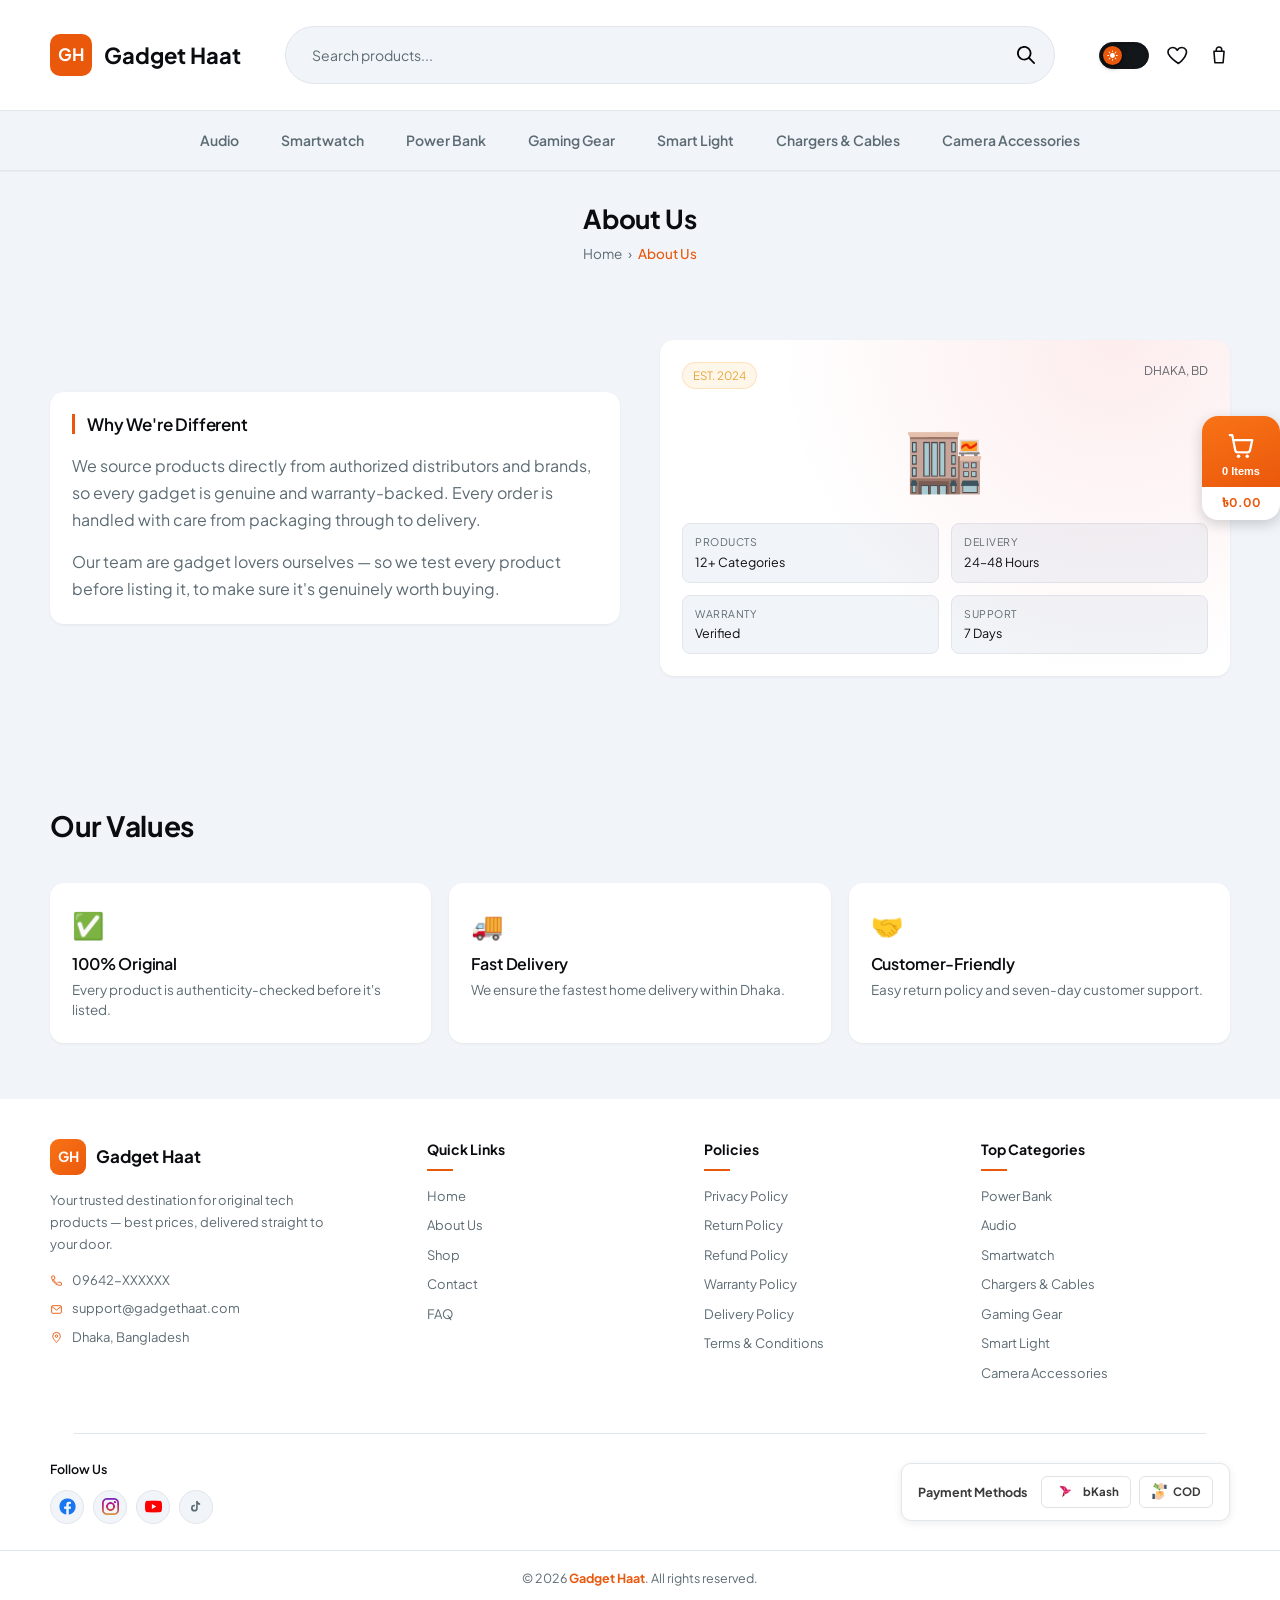
==== commit 94d87808: "Add files via upload" ====
--- a/about.html
+++ b/about.html
@@ -21,9 +21,9 @@
     </form>
     <div class="header-icons">
       <button type="button" class="theme-toggle" id="themeToggle" onclick="toggleTheme()" aria-label="Toggle dark mode"><span class="tt-knob"><span class="theme-ic"><svg viewBox="0 0 24 24" width="13" height="13" fill="currentColor"><path fill-rule="evenodd" clip-rule="evenodd" d="M12 2.25a.75.75 0 0 1 .75.75v2.25a.75.75 0 0 1-1.5 0V3a.75.75 0 0 1 .75-.75ZM7.5 12a4.5 4.5 0 1 1 9 0 4.5 4.5 0 0 1-9 0ZM18.894 6.166a.75.75 0 0 0-1.06-1.06l-1.591 1.59a.75.75 0 1 0 1.06 1.061l1.591-1.59ZM21.75 12a.75.75 0 0 1-.75.75h-2.25a.75.75 0 0 1 0-1.5H21a.75.75 0 0 1 .75.75ZM17.834 18.894a.75.75 0 0 0 1.06-1.06l-1.59-1.591a.75.75 0 1 0-1.061 1.06l1.59 1.591ZM12 18a.75.75 0 0 1 .75.75V21a.75.75 0 0 1-1.5 0v-2.25A.75.75 0 0 1 12 18ZM7.758 17.303a.75.75 0 0 0-1.061-1.06l-1.591 1.59a.75.75 0 0 0 1.06 1.061l1.592-1.59ZM6 12a.75.75 0 0 1-.75.75H3a.75.75 0 0 1 0-1.5h2.25A.75.75 0 0 1 6 12ZM6.697 7.757a.75.75 0 0 0 1.06-1.06l-1.59-1.591a.75.75 0 0 0-1.061 1.06l1.59 1.591Z"/></svg></span></span></button>
-      <a href="shop.html?wishlist=1" class="icon-link wishlist-icon-wrap" aria-label="Wishlist"><span class="ic"><img src="wishlist.svg" alt="" class="hdr-ic-img"></span><span class="cart-badge mono hide" id="wishlistCount">0</span></a>
+      <a href="shop.html?wishlist=1" class="icon-link wishlist-icon-wrap" aria-label="Wishlist"><span class="ic"><svg class="hdr-ic-svg" viewBox="0 0 24 24" fill="none"><path d="M12 20.3s-7.8-4.8-10.4-9.7C.2 7.4 2 3.6 5.8 3.6c2.1 0 3.8 1.1 4.9 2.9 1.1-1.8 2.8-2.9 4.9-2.9 3.8 0 5.6 3.8 4.2 7C18.2 15.5 12 20.3 12 20.3Z" stroke="currentColor" stroke-width="1.7" stroke-linejoin="round"/></svg></span><span class="cart-badge mono hide" id="wishlistCount">0</span></a>
       <a href="checkout.html" class="icon-link cart-icon-wrap">
-        <span class="ic"><img src="shopping-bag.svg" alt="" class="hdr-ic-img"></span>
+        <span class="ic"><svg class="hdr-ic-svg cart-ic-svg" viewBox="0 0 24 24" fill="none"><path d="M6.5 8h11l-1 12.5h-9L6.5 8Z" stroke="currentColor" stroke-width="1.7" stroke-linejoin="round"/><path d="M9 8V6.3a3 3 0 0 1 6 0V8" stroke="currentColor" stroke-width="1.7" stroke-linecap="round"/></svg></span>
         <span class="cart-badge mono hide" id="cartCount">0</span>
       </a>
     </div>
@@ -149,8 +149,8 @@
     <div class="pay-with-box">
       <span class="label">Payment Methods</span>
       <div class="pay-badges">
-        <span class="pay-badge" style="display:inline-flex; align-items:center; gap:5px;"><img src="bkash-logo.svg" alt="bKash" style="height:11px; width:auto;">bKash</span>
-        <span class="pay-badge" style="display:inline-flex; align-items:center; gap:5px;"><img src="cash-on-delivery.svg" alt="Cash on Delivery" style="height:12px; width:auto;">COD</span>
+        <span class="pay-badge" style="display:inline-flex; align-items:center; gap:5px;"><img src="bkash-logo.svg" alt="bKash" style="height:17px; width:auto;">bKash</span>
+        <span class="pay-badge" style="display:inline-flex; align-items:center; gap:5px;"><img src="cash-on-delivery.svg" alt="Cash on Delivery" style="height:17px; width:auto;">COD</span>
       </div>
     </div>
   </div>
--- a/style.css
+++ b/style.css
@@ -157,7 +157,11 @@
   background:var(--hdr-bg);
   border-bottom:1px solid var(--hdr-border);
   box-shadow:0 1px 0 rgba(16,24,40,.03);
-}
+  transition:transform .45s cubic-bezier(.22,.61,.36,1);
+  will-change:transform;
+  transform:translate3d(0,0,0);
+}
+header.header-hide{transform:translate3d(0,-100%,0);}
 .nav{display:flex; align-items:center; justify-content:space-between; padding:16px 0;}
 .logo{display:flex; align-items:center; gap:10px; font-size:20px; font-weight:700; color:var(--hdr-text);}
 .logo-mark{
@@ -175,8 +179,8 @@
 .top-header .logo{flex-shrink:0; font-size:22px; gap:12px;}
 .top-header .logo-mark{width:42px; height:42px; font-size:17px; border-radius:10px;}
 .search-form{
-  flex:1; display:flex; align-items:center; gap:0;
-  background:#FFFFFF; border:1px solid var(--hdr-border); border-radius:999px;
+  flex:1; display:flex; align-items:center; gap:0; position:relative;
+  background:var(--hdr-bg-alt); border:1px solid var(--hdr-border); border-radius:999px;
   padding:6px;
 }
 .search-form input{
@@ -204,6 +208,40 @@
 .search-form button:hover .search-ic-img,
 .search-form button:focus-visible .search-ic-img,
 .search-form button:active .search-ic-img{filter:brightness(0) saturate(100%) invert(1);}
+[data-theme="dark"] .search-ic-img{filter:brightness(0) saturate(100%) invert(1);}
+
+/* live "type-ahead" product suggestions under the search bar */
+.search-suggest{
+  position:absolute; top:calc(100% + 10px); left:0; right:0; z-index:70;
+  background:var(--card); border:1px solid var(--border); border-radius:16px;
+  box-shadow:0 16px 34px rgba(16,24,40,.16); padding:8px;
+  max-height:420px; overflow-y:auto;
+  opacity:0; visibility:hidden; transform:translateY(-6px);
+  transition:opacity .18s ease, transform .18s ease, visibility .18s;
+}
+[data-theme="dark"] .search-suggest{box-shadow:0 16px 34px rgba(0,0,0,.5);}
+.search-suggest.show{opacity:1; visibility:visible; transform:translateY(0);}
+.ss-item{
+  display:flex; align-items:center; gap:12px; padding:9px 10px; border-radius:10px;
+  color:var(--text); transition:background .15s ease;
+}
+.ss-item:hover, .ss-item.active{background:var(--bg-alt);}
+.ss-emoji{
+  width:36px; height:36px; flex-shrink:0; border-radius:9px; font-size:19px;
+  background:var(--bg-alt); display:flex; align-items:center; justify-content:center;
+}
+.ss-info{display:flex; flex-direction:column; gap:2px; min-width:0;}
+.ss-name{font-size:13.5px; font-weight:600; white-space:nowrap; overflow:hidden; text-overflow:ellipsis;}
+.ss-price{font-size:12.5px; font-weight:700; color:var(--accent);}
+.ss-empty{padding:18px 10px; text-align:center; font-size:13px; color:var(--text-dim);}
+.ss-viewall{
+  display:block; text-align:center; padding:11px; margin-top:4px; border-top:1px solid var(--border);
+  font-size:13px; font-weight:700; color:var(--accent); border-radius:0 0 10px 10px;
+}
+.ss-viewall:hover{background:var(--bg-alt);}
+@media (max-width:640px){
+  .search-suggest{left:-6px; right:-6px;}
+}
 [data-theme="dark"] .search-form button:hover .search-ic-img,
 [data-theme="dark"] .search-form button:focus-visible .search-ic-img,
 [data-theme="dark"] .search-form button:active .search-ic-img{filter:brightness(0) saturate(100%);}
@@ -216,10 +254,9 @@
 }
 .icon-link .ic{display:flex; align-items:center; line-height:1;}
 .icon-link:hover{color:var(--hdr-accent);}
-.hdr-ic-img{width:26px; height:26px; display:block; object-fit:contain; opacity:1; filter:brightness(0) saturate(100%); transition:transform .15s ease;}
-.icon-link:hover .hdr-ic-img{transform:translateY(-1px);}
-.cart-icon-wrap .hdr-ic-img{width:27px; height:27px;}
-[data-theme="dark"] .hdr-ic-img{filter:brightness(0) saturate(100%) invert(1);}
+.hdr-ic-svg{width:23px; height:23px; display:block; transition:transform .15s ease;}
+.icon-link:hover .hdr-ic-svg{transform:translateY(-1px);}
+.cart-ic-svg{width:22px; height:22px;}
 .cart-icon-wrap{position:relative;}
 .wishlist-icon-wrap{position:relative;}
 .cart-badge{
@@ -403,7 +440,7 @@
 }
 .usp-item{display:flex; align-items:center; gap:12px; flex:1 1 150px; min-width:150px;}
 .usp-ic{
-  font-size:24px; flex-shrink:0; width:auto; height:auto; background:none; border:none;
+  flex-shrink:0; width:auto; height:auto; background:none; border:none;
   display:flex; align-items:center; justify-content:center;
 }
 .usp-item h3{font-size:14px; font-weight:600; margin-bottom:2px;}
@@ -491,11 +528,12 @@
 }
 .card:hover .card-actions, .offer-card:hover .card-actions{opacity:1; transform:translateX(0);}
 .card-act-btn{
-  width:32px; height:32px; border-radius:50%; background:#fff; border:1px solid var(--border);
+  width:32px; height:32px; border-radius:50%; background:var(--card); border:1px solid var(--border);
   display:flex; align-items:center; justify-content:center; color:var(--text); cursor:pointer;
   box-shadow:0 3px 8px rgba(16,24,40,.14);
   transition:background .15s ease, color .15s ease, border-color .15s ease;
 }
+[data-theme="dark"] .card-act-btn{box-shadow:0 3px 10px rgba(0,0,0,.45);}
 .card-act-btn:hover{background:var(--accent); border-color:var(--accent); color:var(--on-accent);}
 .wishlist-btn.active{background:var(--accent); border-color:var(--accent); color:var(--on-accent);}
 .wishlist-btn.active svg path{fill:currentColor;}
@@ -520,6 +558,34 @@
 }
 .add-btn:hover{background:var(--accent-hover); border-color:var(--accent-hover); color:var(--on-accent);}
 .add-btn:active{transform:scale(.96);}
+.add-btn.added{
+  background:#1EA672; border-color:#1EA672; color:#fff;
+  animation:ghAddPop .38s cubic-bezier(.34,1.56,.64,1);
+}
+@keyframes ghAddPop{
+  0%{transform:scale(1);}
+  35%{transform:scale(1.06);}
+  100%{transform:scale(1);}
+}
+
+/* bump feedback on the header cart icon + floating cart pill whenever an item is added */
+@keyframes ghCartBump{
+  0%{transform:scale(1) rotate(0);}
+  25%{transform:scale(1.22) rotate(-8deg);}
+  50%{transform:scale(.94) rotate(6deg);}
+  75%{transform:scale(1.08) rotate(-2deg);}
+  100%{transform:scale(1) rotate(0);}
+}
+.cart-icon-wrap.cart-bump .ic, .cart-float.cart-bump .cf-top svg{
+  animation:ghCartBump .5s cubic-bezier(.34,1.56,.64,1);
+  transform-origin:center;
+}
+@keyframes ghBadgePop{
+  0%{transform:scale(1);}
+  40%{transform:scale(1.45);}
+  100%{transform:scale(1);}
+}
+.cart-badge.cart-bump{animation:ghBadgePop .5s cubic-bezier(.34,1.56,.64,1);}
 
 /* offer-style product box (badge overlaps border, grid, see-all footer) */
 .offer-box{
@@ -531,18 +597,26 @@
   position:absolute; top:-18px; left:24px;
   color:#fff; font-weight:700; font-size:13.5px;
   padding:10px 20px; border-radius:999px;
-}
+  display:inline-flex; align-items:center; gap:8px;
+}
+.offer-badge svg{flex-shrink:0;}
 .offer-badge.badge-flash{background:var(--danger);}
 .offer-badge.badge-best{background:var(--danger);}
 .offer-badge.badge-new{background:var(--warm); color:#241300;}
 .offer-timer{
-  position:absolute; top:-18px; right:24px; display:flex; gap:6px; font-family:'Plus Jakarta Sans','Noto Sans Bengali';
-}
-.offer-timer div{
-  background:var(--bg); border:1px solid var(--danger); color:var(--danger);
-  border-radius:8px; padding:6px 10px; font-size:13px; font-weight:700; text-align:center; min-width:44px;
-}
-.offer-timer span{display:block; font-size:8px; color:var(--text-dim); font-weight:400;}
+  position:absolute; top:-18px; right:24px; display:flex; align-items:center; gap:5px;
+  font-family:'Plus Jakarta Sans','Noto Sans Bengali';
+  background:linear-gradient(135deg, var(--danger), #B8342D);
+  border-radius:999px; padding:8px 16px;
+  box-shadow:0 6px 16px rgba(217,69,61,.35);
+}
+.ot-cell{display:flex; flex-direction:column; align-items:center; min-width:28px;}
+.ot-num{font-size:14px; font-weight:800; color:#fff; line-height:1.15; letter-spacing:.02em; display:inline-block; transition:transform .15s ease;}
+.ot-num.tick{animation:otPulse .35s ease;}
+@keyframes otPulse{0%{transform:scale(1);}45%{transform:scale(1.18);}100%{transform:scale(1);}}
+.ot-label{font-size:7.5px; font-weight:600; color:rgba(255,255,255,.75); text-transform:uppercase; letter-spacing:.04em; margin-top:1px;}
+.ot-sep{color:rgba(255,255,255,.55); font-weight:700; font-size:13px; margin-top:-7px;}
+[data-theme="dark"] .offer-timer{box-shadow:0 6px 18px rgba(0,0,0,.45);}
 .offer-grid{display:grid; grid-template-columns:repeat(6, 1fr); gap:18px;}
 .offer-card{
   background:var(--card); border:1px solid var(--border); border-radius:10px;
@@ -591,9 +665,12 @@
 .offer-footer{display:flex; justify-content:flex-end; margin-top:22px; padding-top:18px; border-top:1px solid var(--border);}
 .see-all-btn{
   display:inline-flex; align-items:center; gap:8px; background:var(--text); color:var(--bg);
-  padding:11px 22px; border-radius:999px; font-weight:700; font-size:13.5px; transition:background .15s;
+  padding:11px 22px; border-radius:999px; font-weight:700; font-size:13.5px;
+  border:1px solid transparent; transition:background .15s, color .15s, border-color .15s;
 }
 .see-all-btn:hover{background:var(--accent); color:var(--on-accent);}
+[data-theme="dark"] .see-all-btn{background:var(--card); color:var(--text); border-color:var(--border);}
+[data-theme="dark"] .see-all-btn:hover{background:var(--accent); color:var(--on-accent); border-color:var(--accent);}
 
 @media (max-width:1024px){
   .offer-grid{grid-template-columns:repeat(4, 1fr);}
@@ -695,15 +772,22 @@
   background:var(--card); border:none; border-radius:var(--radius);
   padding:20px; position:sticky; top:20px; box-shadow:0 1px 3px rgba(16,24,40,.06);
 }
-.sidebar-head{display:flex; align-items:center; gap:9px; font-weight:700; font-size:15px; margin-bottom:16px;}
-.sidebar-head .ic{color:var(--danger); font-size:13px;}
+.sidebar-head{
+  display:flex; align-items:center; gap:9px; font-weight:700; font-size:15px; margin-bottom:16px;
+  width:100%; background:none; border:none; padding:0; color:var(--text); font-family:inherit; cursor:pointer;
+  text-align:left;
+}
+.sidebar-head .ic{color:var(--danger); display:flex; flex-shrink:0;}
+.sidebar-head .sh-chev{margin-left:auto; color:var(--text-dim); flex-shrink:0; transition:transform .25s ease;}
+.shop-sidebar.collapsed .sh-chev{transform:rotate(-90deg);}
+.shop-sidebar.collapsed .filter-group{display:none;}
 .filter-group{border-top:1px solid var(--border); padding-top:14px;}
 .filter-group-head{
   display:flex; justify-content:space-between; align-items:center; cursor:pointer;
   font-size:12.5px; font-weight:700; text-transform:uppercase; letter-spacing:.05em; color:var(--text-dim);
   margin-bottom:12px;
 }
-.filter-group-head .chev{transition:transform .2s; color:var(--text-dim);}
+.filter-group-head .chev{transition:transform .2s; color:var(--text-dim); flex-shrink:0;}
 .filter-group.collapsed .chev{transform:rotate(-90deg);}
 .filter-group.collapsed .brand-list{display:none;}
 .brand-list{display:flex; flex-direction:column; gap:2px; max-height:320px; overflow-y:auto;}
@@ -888,7 +972,13 @@
   position:relative;
 }
 .payment-card input{position:absolute; opacity:0;}
-.payment-card .pm-ic{font-size:20px; flex-shrink:0;}
+.payment-card .pm-ic{
+  width:34px; height:34px; flex-shrink:0; border-radius:8px;
+  background:#fff; display:flex; align-items:center; justify-content:center;
+  box-shadow:0 1px 3px rgba(16,24,40,.12);
+}
+[data-theme="dark"] .payment-card .pm-ic{box-shadow:0 2px 8px rgba(0,0,0,.4);}
+.payment-card .pm-ic img{display:block;}
 .payment-card .pm-label{flex:1; font-size:15px; font-weight:500;}
 .payment-card .pm-check{
   width:20px; height:20px; border-radius:50%; border:2px solid var(--border); flex-shrink:0;
@@ -942,13 +1032,13 @@
 .os-note{font-size:13px; color:var(--text-dim); margin-bottom:18px; line-height:1.6;}
 
 .terms-row{display:flex; align-items:flex-start; gap:10px; font-size:13px; color:var(--text-dim); margin-bottom:16px; line-height:1.6;}
-.terms-box{margin-top:1px; flex-shrink:0;}
+.terms-box{width:20px; height:20px; margin-top:1px;}
 .terms-box .cb-mark{
   width:20px; height:20px; border-radius:50%; border:2px solid var(--border);
   background:var(--card);
 }
 .terms-box:hover .cb-mark{border-color:var(--accent);}
-.terms-box input:checked ~ .cb-mark{color:var(--on-accent);}
+.terms-box input:checked ~ .cb-mark{background:var(--accent); border-color:var(--accent);}
 .terms-row a{color:var(--accent);}
 
 @media (max-width:900px){
@@ -1006,10 +1096,19 @@
 }
 .social-icons a:hover{background:var(--ftr-accent); border-color:var(--ftr-accent); color:var(--ftr-on-accent); transform:translateY(-2px);}
 .social-icons a img{width:17px; height:17px; object-fit:contain; display:block;}
-.pay-with-box{background:#fff; border:1px solid var(--ftr-border); border-radius:10px; padding:12px 16px; display:flex; align-items:center; gap:14px;}
+.pay-with-box{
+  background:#fff; border:1px solid var(--ftr-border); border-radius:10px; padding:12px 16px;
+  display:flex; align-items:center; gap:14px; box-shadow:0 2px 8px rgba(16,24,40,.08);
+}
+[data-theme="dark"] .pay-with-box{box-shadow:0 6px 20px rgba(0,0,0,.5); border-color:rgba(255,255,255,.1);}
 .pay-with-box .label{color:#3a3a3a; font-size:12.5px; font-weight:700; white-space:nowrap;}
-.pay-badges{display:flex; flex-wrap:wrap; gap:6px; max-width:380px;}
-.pay-badge{border:1px solid #e6e6e6; border-radius:6px; padding:5px 9px; font-size:10.5px; font-weight:700; color:#444; background:#fafafa;}
+.pay-badges{display:flex; flex-wrap:wrap; gap:8px; max-width:380px;}
+.pay-badge{
+  border:1px solid #e2e2e2; border-radius:6px; padding:6px 11px; font-size:11.5px; font-weight:700;
+  color:#3a3a3a; background:#ffffff;
+}
+.pay-badge img{display:block; flex-shrink:0;}
+.pay-badge img[src="cash-on-delivery.svg"]{mix-blend-mode:multiply;}
 
 .footer-copyright{border-top:1px solid var(--ftr-border); padding:18px 0; text-align:center; font-size:12.5px; color:var(--ftr-text-dim);}
 .footer-copyright b{color:var(--ftr-accent);}
